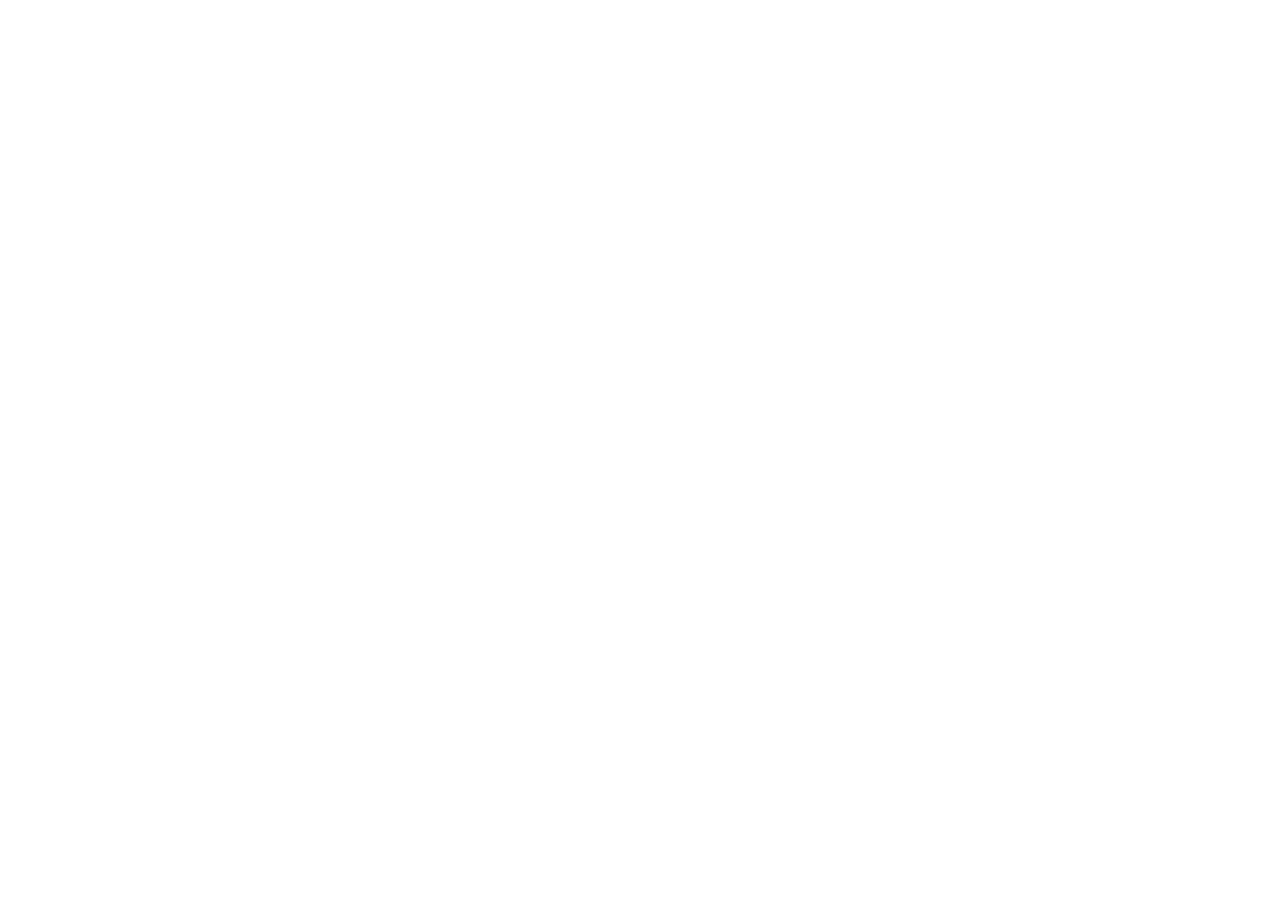
==== index.html @ 2db90228 "Initial Commit" ====
<!doctype html>
<html lang="en">
<head>
  <meta charset="utf-8">
  <title>V2Redu</title>
  <base href="/">
  <meta name="viewport" content="width=device-width, initial-scale=1">
  <link rel="icon" type="image/x-icon" href="favicon.ico">
  <link href="https://fonts.googleapis.com/css?family=Roboto:300,400,500&display=swap" rel="stylesheet">
  <link href="https://fonts.googleapis.com/icon?family=Material+Icons" rel="stylesheet">
<link rel="stylesheet" href="styles.83f49d5e65b78a2fb4d6.css"></head>
<body class="mat-typography">
  <app-root></app-root>
<script src="runtime.acf0dec4155e77772545.js" defer></script><script src="polyfills.35a5ca1855eb057f016a.js" defer></script><script src="main.18a537128e9d71602761.js" defer></script></body>
</html>
---- styles.83f49d5e65b78a2fb4d6.css ----
.mat-badge-content{font-weight:600;font-size:12px;font-family:Roboto,Helvetica Neue,sans-serif}.mat-badge-small .mat-badge-content{font-size:9px}.mat-badge-large .mat-badge-content{font-size:24px}.mat-h1,.mat-headline,.mat-typography h1{font:400 24px/32px Roboto,Helvetica Neue,sans-serif;letter-spacing:normal;margin:0 0 16px}.mat-h2,.mat-title,.mat-typography h2{font:500 20px/32px Roboto,Helvetica Neue,sans-serif;letter-spacing:normal;margin:0 0 16px}.mat-h3,.mat-subheading-2,.mat-typography h3{font:400 16px/28px Roboto,Helvetica Neue,sans-serif;letter-spacing:normal;margin:0 0 16px}.mat-h4,.mat-subheading-1,.mat-typography h4{font:400 15px/24px Roboto,Helvetica Neue,sans-serif;letter-spacing:normal;margin:0 0 16px}.mat-h5,.mat-typography h5{font:400 calc(14px * .83)/20px Roboto,Helvetica Neue,sans-serif;margin:0 0 12px}.mat-h6,.mat-typography h6{font:400 calc(14px * .67)/20px Roboto,Helvetica Neue,sans-serif;margin:0 0 12px}.mat-body-2,.mat-body-strong{font:500 14px/24px Roboto,Helvetica Neue,sans-serif;letter-spacing:normal}.mat-body,.mat-body-1,.mat-typography{font:400 14px/20px Roboto,Helvetica Neue,sans-serif;letter-spacing:normal}.mat-body-1 p,.mat-body p,.mat-typography p{margin:0 0 12px}.mat-caption,.mat-small{font:400 12px/20px Roboto,Helvetica Neue,sans-serif;letter-spacing:normal}.mat-display-4,.mat-typography .mat-display-4{font:300 112px/112px Roboto,Helvetica Neue,sans-serif;letter-spacing:-.05em;margin:0 0 56px}.mat-display-3,.mat-typography .mat-display-3{font:400 56px/56px Roboto,Helvetica Neue,sans-serif;letter-spacing:-.02em;margin:0 0 64px}.mat-display-2,.mat-typography .mat-display-2{font:400 45px/48px Roboto,Helvetica Neue,sans-serif;letter-spacing:-.005em;margin:0 0 64px}.mat-display-1,.mat-typography .mat-display-1{font:400 34px/40px Roboto,Helvetica Neue,sans-serif;letter-spacing:normal;margin:0 0 64px}.mat-bottom-sheet-container{font:400 14px/20px Roboto,Helvetica Neue,sans-serif;letter-spacing:normal}.mat-button,.mat-fab,.mat-flat-button,.mat-icon-button,.mat-mini-fab,.mat-raised-button,.mat-stroked-button{font-family:Roboto,Helvetica Neue,sans-serif;font-size:14px;font-weight:500}.mat-button-toggle,.mat-card{font-family:Roboto,Helvetica Neue,sans-serif}.mat-card-title{font-size:24px;font-weight:500}.mat-card-header .mat-card-title{font-size:20px}.mat-card-content,.mat-card-subtitle{font-size:14px}.mat-checkbox{font-family:Roboto,Helvetica Neue,sans-serif}.mat-checkbox-layout .mat-checkbox-label{line-height:24px}.mat-chip{font-size:14px;font-weight:500}.mat-chip .mat-chip-remove.mat-icon,.mat-chip .mat-chip-trailing-icon.mat-icon{font-size:18px}.mat-table{font-family:Roboto,Helvetica Neue,sans-serif}.mat-header-cell{font-size:12px;font-weight:500}.mat-cell,.mat-footer-cell{font-size:14px}.mat-calendar{font-family:Roboto,Helvetica Neue,sans-serif}.mat-calendar-body{font-size:13px}.mat-calendar-body-label,.mat-calendar-period-button{font-size:14px;font-weight:500}.mat-calendar-table-header th{font-size:11px;font-weight:400}.mat-dialog-title{font:500 20px/32px Roboto,Helvetica Neue,sans-serif;letter-spacing:normal}.mat-expansion-panel-header{font-family:Roboto,Helvetica Neue,sans-serif;font-size:15px;font-weight:400}.mat-expansion-panel-content{font:400 14px/20px Roboto,Helvetica Neue,sans-serif;letter-spacing:normal}.mat-form-field{font-size:inherit;font-weight:400;line-height:1.125;font-family:Roboto,Helvetica Neue,sans-serif;letter-spacing:normal}.mat-form-field-wrapper{padding-bottom:1.34375em}.mat-form-field-prefix .mat-icon,.mat-form-field-suffix .mat-icon{font-size:150%;line-height:1.125}.mat-form-field-prefix .mat-icon-button,.mat-form-field-suffix .mat-icon-button{height:1.5em;width:1.5em}.mat-form-field-prefix .mat-icon-button .mat-icon,.mat-form-field-suffix .mat-icon-button .mat-icon{height:1.125em;line-height:1.125}.mat-form-field-infix{padding:.5em 0;border-top:.84375em solid transparent}.mat-form-field-can-float.mat-form-field-should-float .mat-form-field-label,.mat-form-field-can-float .mat-input-server:focus+.mat-form-field-label-wrapper .mat-form-field-label{transform:translateY(-1.34375em) scale(.75);width:133.3333333333%}.mat-form-field-can-float .mat-input-server[label]:not(:label-shown)+.mat-form-field-label-wrapper .mat-form-field-label{transform:translateY(-1.34374em) scale(.75);width:133.3333433333%}.mat-form-field-label-wrapper{top:-.84375em;padding-top:.84375em}.mat-form-field-label{top:1.34375em}.mat-form-field-underline{bottom:1.34375em}.mat-form-field-subscript-wrapper{font-size:75%;margin-top:.6666666667em;top:calc(100% - 1.7916666667em)}.mat-form-field-appearance-legacy .mat-form-field-wrapper{padding-bottom:1.25em}.mat-form-field-appearance-legacy .mat-form-field-infix{padding:.4375em 0}.mat-form-field-appearance-legacy.mat-form-field-can-float.mat-form-field-should-float .mat-form-field-label,.mat-form-field-appearance-legacy.mat-form-field-can-float .mat-input-server:focus+.mat-form-field-label-wrapper .mat-form-field-label{transform:translateY(-1.28125em) scale(.75) perspective(100px) translateZ(.001px);-ms-transform:translateY(-1.28125em) scale(.75);width:133.3333333333%}.mat-form-field-appearance-legacy.mat-form-field-can-float .mat-form-field-autofill-control:-webkit-autofill+.mat-form-field-label-wrapper .mat-form-field-label{transform:translateY(-1.28125em) scale(.75) perspective(100px) translateZ(.00101px);-ms-transform:translateY(-1.28124em) scale(.75);width:133.3333433333%}.mat-form-field-appearance-legacy.mat-form-field-can-float .mat-input-server[label]:not(:label-shown)+.mat-form-field-label-wrapper .mat-form-field-label{transform:translateY(-1.28125em) scale(.75) perspective(100px) translateZ(.00102px);-ms-transform:translateY(-1.28123em) scale(.75);width:133.3333533333%}.mat-form-field-appearance-legacy .mat-form-field-label{top:1.28125em}.mat-form-field-appearance-legacy .mat-form-field-underline{bottom:1.25em}.mat-form-field-appearance-legacy .mat-form-field-subscript-wrapper{margin-top:.5416666667em;top:calc(100% - 1.6666666667em)}@media print{.mat-form-field-appearance-legacy.mat-form-field-can-float.mat-form-field-should-float .mat-form-field-label,.mat-form-field-appearance-legacy.mat-form-field-can-float .mat-input-server:focus+.mat-form-field-label-wrapper .mat-form-field-label{transform:translateY(-1.28122em) scale(.75)}.mat-form-field-appearance-legacy.mat-form-field-can-float .mat-form-field-autofill-control:-webkit-autofill+.mat-form-field-label-wrapper .mat-form-field-label{transform:translateY(-1.28121em) scale(.75)}.mat-form-field-appearance-legacy.mat-form-field-can-float .mat-input-server[label]:not(:label-shown)+.mat-form-field-label-wrapper .mat-form-field-label{transform:translateY(-1.2812em) scale(.75)}}.mat-form-field-appearance-fill .mat-form-field-infix{padding:.25em 0 .75em}.mat-form-field-appearance-fill .mat-form-field-label{top:1.09375em;margin-top:-.5em}.mat-form-field-appearance-fill.mat-form-field-can-float.mat-form-field-should-float .mat-form-field-label,.mat-form-field-appearance-fill.mat-form-field-can-float .mat-input-server:focus+.mat-form-field-label-wrapper .mat-form-field-label{transform:translateY(-.59375em) scale(.75);width:133.3333333333%}.mat-form-field-appearance-fill.mat-form-field-can-float .mat-input-server[label]:not(:label-shown)+.mat-form-field-label-wrapper .mat-form-field-label{transform:translateY(-.59374em) scale(.75);width:133.3333433333%}.mat-form-field-appearance-outline .mat-form-field-infix{padding:1em 0}.mat-form-field-appearance-outline .mat-form-field-label{top:1.84375em;margin-top:-.25em}.mat-form-field-appearance-outline.mat-form-field-can-float.mat-form-field-should-float .mat-form-field-label,.mat-form-field-appearance-outline.mat-form-field-can-float .mat-input-server:focus+.mat-form-field-label-wrapper .mat-form-field-label{transform:translateY(-1.59375em) scale(.75);width:133.3333333333%}.mat-form-field-appearance-outline.mat-form-field-can-float .mat-input-server[label]:not(:label-shown)+.mat-form-field-label-wrapper .mat-form-field-label{transform:translateY(-1.59374em) scale(.75);width:133.3333433333%}.mat-grid-tile-footer,.mat-grid-tile-header{font-size:14px}.mat-grid-tile-footer .mat-line,.mat-grid-tile-header .mat-line{white-space:nowrap;overflow:hidden;text-overflow:ellipsis;display:block;box-sizing:border-box}.mat-grid-tile-footer .mat-line:nth-child(n+2),.mat-grid-tile-header .mat-line:nth-child(n+2){font-size:12px}input.mat-input-element{margin-top:-.0625em}.mat-menu-item{font-family:Roboto,Helvetica Neue,sans-serif;font-size:14px;font-weight:400}.mat-paginator,.mat-paginator-page-size .mat-select-trigger{font-family:Roboto,Helvetica Neue,sans-serif;font-size:12px}.mat-radio-button,.mat-select{font-family:Roboto,Helvetica Neue,sans-serif}.mat-select-trigger{height:1.125em}.mat-slide-toggle-content,.mat-slider-thumb-label-text{font-family:Roboto,Helvetica Neue,sans-serif}.mat-slider-thumb-label-text{font-size:12px;font-weight:500}.mat-stepper-horizontal,.mat-stepper-vertical{font-family:Roboto,Helvetica Neue,sans-serif}.mat-step-label{font-size:14px;font-weight:400}.mat-step-sub-label-error{font-weight:400}.mat-step-label-error{font-size:14px}.mat-step-label-selected{font-size:14px;font-weight:500}.mat-tab-group,.mat-tab-label,.mat-tab-link{font-family:Roboto,Helvetica Neue,sans-serif}.mat-tab-label,.mat-tab-link{font-size:14px;font-weight:500}.mat-toolbar,.mat-toolbar h1,.mat-toolbar h2,.mat-toolbar h3,.mat-toolbar h4,.mat-toolbar h5,.mat-toolbar h6{font:500 20px/32px Roboto,Helvetica Neue,sans-serif;letter-spacing:normal;margin:0}.mat-tooltip{font-family:Roboto,Helvetica Neue,sans-serif;font-size:10px;padding-top:6px;padding-bottom:6px}.mat-tooltip-handset{font-size:14px;padding-top:8px;padding-bottom:8px}.mat-list-item,.mat-list-option{font-family:Roboto,Helvetica Neue,sans-serif}.mat-list-base .mat-list-item{font-size:16px}.mat-list-base .mat-list-item .mat-line{white-space:nowrap;overflow:hidden;text-overflow:ellipsis;display:block;box-sizing:border-box}.mat-list-base .mat-list-item .mat-line:nth-child(n+2){font-size:14px}.mat-list-base .mat-list-option{font-size:16px}.mat-list-base .mat-list-option .mat-line{white-space:nowrap;overflow:hidden;text-overflow:ellipsis;display:block;box-sizing:border-box}.mat-list-base .mat-list-option .mat-line:nth-child(n+2){font-size:14px}.mat-list-base .mat-subheader{font-family:Roboto,Helvetica Neue,sans-serif;font-size:14px;font-weight:500}.mat-list-base[dense] .mat-list-item{font-size:12px}.mat-list-base[dense] .mat-list-item .mat-line{white-space:nowrap;overflow:hidden;text-overflow:ellipsis;display:block;box-sizing:border-box}.mat-list-base[dense] .mat-list-item .mat-line:nth-child(n+2),.mat-list-base[dense] .mat-list-option{font-size:12px}.mat-list-base[dense] .mat-list-option .mat-line{white-space:nowrap;overflow:hidden;text-overflow:ellipsis;display:block;box-sizing:border-box}.mat-list-base[dense] .mat-list-option .mat-line:nth-child(n+2){font-size:12px}.mat-list-base[dense] .mat-subheader{font-family:Roboto,Helvetica Neue,sans-serif;font-size:12px;font-weight:500}.mat-option{font-family:Roboto,Helvetica Neue,sans-serif;font-size:16px}.mat-optgroup-label{font:500 14px/24px Roboto,Helvetica Neue,sans-serif;letter-spacing:normal}.mat-simple-snackbar{font-family:Roboto,Helvetica Neue,sans-serif;font-size:14px}.mat-simple-snackbar-action{line-height:1;font-family:inherit;font-size:inherit;font-weight:500}.mat-tree{font-family:Roboto,Helvetica Neue,sans-serif}.mat-nested-tree-node,.mat-tree-node{font-weight:400;font-size:14px}.mat-ripple{overflow:hidden;position:relative}.mat-ripple:not(:empty){transform:translateZ(0)}.mat-ripple.mat-ripple-unbounded{overflow:visible}.mat-ripple-element{position:absolute;border-radius:50%;pointer-events:none;transition:opacity,transform 0ms cubic-bezier(0,0,.2,1);transform:scale(0)}.cdk-high-contrast-active .mat-ripple-element{display:none}.cdk-visually-hidden{border:0;clip:rect(0 0 0 0);height:1px;margin:-1px;overflow:hidden;padding:0;position:absolute;width:1px;outline:0;-webkit-appearance:none;-moz-appearance:none}.cdk-global-overlay-wrapper,.cdk-overlay-container{pointer-events:none;top:0;left:0;height:100%;width:100%}.cdk-overlay-container{position:fixed;z-index:1000}.cdk-overlay-container:empty{display:none}.cdk-global-overlay-wrapper,.cdk-overlay-pane{display:flex;position:absolute;z-index:1000}.cdk-overlay-pane{pointer-events:auto;box-sizing:border-box;max-width:100%;max-height:100%}.cdk-overlay-backdrop{position:absolute;top:0;bottom:0;left:0;right:0;z-index:1000;pointer-events:auto;-webkit-tap-highlight-color:transparent;transition:opacity .4s cubic-bezier(.25,.8,.25,1);opacity:0}.cdk-overlay-backdrop.cdk-overlay-backdrop-showing{opacity:1}@media screen and (-ms-high-contrast:active){.cdk-overlay-backdrop.cdk-overlay-backdrop-showing{opacity:.6}}.cdk-overlay-dark-backdrop{background:rgba(0,0,0,.32)}.cdk-overlay-transparent-backdrop,.cdk-overlay-transparent-backdrop.cdk-overlay-backdrop-showing{opacity:0}.cdk-overlay-connected-position-bounding-box{position:absolute;z-index:1000;display:flex;flex-direction:column;min-width:1px;min-height:1px}.cdk-global-scrollblock{position:fixed;width:100%;overflow-y:scroll}@keyframes cdk-text-field-autofill-start{/*!*/}@keyframes cdk-text-field-autofill-end{/*!*/}.cdk-text-field-autofill-monitored:-webkit-autofill{animation:cdk-text-field-autofill-start 0s 1ms}.cdk-text-field-autofill-monitored:not(:-webkit-autofill){animation:cdk-text-field-autofill-end 0s 1ms}textarea.cdk-textarea-autosize{resize:none}textarea.cdk-textarea-autosize-measuring{padding:2px 0!important;box-sizing:initial!important;height:auto!important;overflow:hidden!important}textarea.cdk-textarea-autosize-measuring-firefox{padding:2px 0!important;box-sizing:initial!important;height:0!important}.mat-focus-indicator,.mat-mdc-focus-indicator{position:relative}.mat-ripple-element{background-color:rgba(0,0,0,.1)}.mat-option{color:rgba(0,0,0,.87)}.mat-option.mat-active,.mat-option.mat-selected:not(.mat-option-multiple):not(.mat-option-disabled),.mat-option:focus:not(.mat-option-disabled),.mat-option:hover:not(.mat-option-disabled){background:rgba(0,0,0,.04)}.mat-option.mat-active{color:rgba(0,0,0,.87)}.mat-option.mat-option-disabled{color:rgba(0,0,0,.38)}.mat-primary .mat-option.mat-selected:not(.mat-option-disabled){color:#3f51b5}.mat-accent .mat-option.mat-selected:not(.mat-option-disabled){color:#ff4081}.mat-warn .mat-option.mat-selected:not(.mat-option-disabled){color:#f44336}.mat-optgroup-label{color:rgba(0,0,0,.54)}.mat-optgroup-disabled .mat-optgroup-label{color:rgba(0,0,0,.38)}.mat-pseudo-checkbox{color:rgba(0,0,0,.54)}.mat-pseudo-checkbox:after{color:#fafafa}.mat-pseudo-checkbox-disabled{color:#b0b0b0}.mat-primary .mat-pseudo-checkbox-checked,.mat-primary .mat-pseudo-checkbox-indeterminate{background:#3f51b5}.mat-accent .mat-pseudo-checkbox-checked,.mat-accent .mat-pseudo-checkbox-indeterminate,.mat-pseudo-checkbox-checked,.mat-pseudo-checkbox-indeterminate{background:#ff4081}.mat-warn .mat-pseudo-checkbox-checked,.mat-warn .mat-pseudo-checkbox-indeterminate{background:#f44336}.mat-pseudo-checkbox-checked.mat-pseudo-checkbox-disabled,.mat-pseudo-checkbox-indeterminate.mat-pseudo-checkbox-disabled{background:#b0b0b0}.mat-app-background{background-color:#fafafa;color:rgba(0,0,0,.87)}.mat-elevation-z0{box-shadow:0 0 0 0 rgba(0,0,0,.2),0 0 0 0 rgba(0,0,0,.14),0 0 0 0 rgba(0,0,0,.12)}.mat-elevation-z1{box-shadow:0 2px 1px -1px rgba(0,0,0,.2),0 1px 1px 0 rgba(0,0,0,.14),0 1px 3px 0 rgba(0,0,0,.12)}.mat-elevation-z2{box-shadow:0 3px 1px -2px rgba(0,0,0,.2),0 2px 2px 0 rgba(0,0,0,.14),0 1px 5px 0 rgba(0,0,0,.12)}.mat-elevation-z3{box-shadow:0 3px 3px -2px rgba(0,0,0,.2),0 3px 4px 0 rgba(0,0,0,.14),0 1px 8px 0 rgba(0,0,0,.12)}.mat-elevation-z4{box-shadow:0 2px 4px -1px rgba(0,0,0,.2),0 4px 5px 0 rgba(0,0,0,.14),0 1px 10px 0 rgba(0,0,0,.12)}.mat-elevation-z5{box-shadow:0 3px 5px -1px rgba(0,0,0,.2),0 5px 8px 0 rgba(0,0,0,.14),0 1px 14px 0 rgba(0,0,0,.12)}.mat-elevation-z6{box-shadow:0 3px 5px -1px rgba(0,0,0,.2),0 6px 10px 0 rgba(0,0,0,.14),0 1px 18px 0 rgba(0,0,0,.12)}.mat-elevation-z7{box-shadow:0 4px 5px -2px rgba(0,0,0,.2),0 7px 10px 1px rgba(0,0,0,.14),0 2px 16px 1px rgba(0,0,0,.12)}.mat-elevation-z8{box-shadow:0 5px 5px -3px rgba(0,0,0,.2),0 8px 10px 1px rgba(0,0,0,.14),0 3px 14px 2px rgba(0,0,0,.12)}.mat-elevation-z9{box-shadow:0 5px 6px -3px rgba(0,0,0,.2),0 9px 12px 1px rgba(0,0,0,.14),0 3px 16px 2px rgba(0,0,0,.12)}.mat-elevation-z10{box-shadow:0 6px 6px -3px rgba(0,0,0,.2),0 10px 14px 1px rgba(0,0,0,.14),0 4px 18px 3px rgba(0,0,0,.12)}.mat-elevation-z11{box-shadow:0 6px 7px -4px rgba(0,0,0,.2),0 11px 15px 1px rgba(0,0,0,.14),0 4px 20px 3px rgba(0,0,0,.12)}.mat-elevation-z12{box-shadow:0 7px 8px -4px rgba(0,0,0,.2),0 12px 17px 2px rgba(0,0,0,.14),0 5px 22px 4px rgba(0,0,0,.12)}.mat-elevation-z13{box-shadow:0 7px 8px -4px rgba(0,0,0,.2),0 13px 19px 2px rgba(0,0,0,.14),0 5px 24px 4px rgba(0,0,0,.12)}.mat-elevation-z14{box-shadow:0 7px 9px -4px rgba(0,0,0,.2),0 14px 21px 2px rgba(0,0,0,.14),0 5px 26px 4px rgba(0,0,0,.12)}.mat-elevation-z15{box-shadow:0 8px 9px -5px rgba(0,0,0,.2),0 15px 22px 2px rgba(0,0,0,.14),0 6px 28px 5px rgba(0,0,0,.12)}.mat-elevation-z16{box-shadow:0 8px 10px -5px rgba(0,0,0,.2),0 16px 24px 2px rgba(0,0,0,.14),0 6px 30px 5px rgba(0,0,0,.12)}.mat-elevation-z17{box-shadow:0 8px 11px -5px rgba(0,0,0,.2),0 17px 26px 2px rgba(0,0,0,.14),0 6px 32px 5px rgba(0,0,0,.12)}.mat-elevation-z18{box-shadow:0 9px 11px -5px rgba(0,0,0,.2),0 18px 28px 2px rgba(0,0,0,.14),0 7px 34px 6px rgba(0,0,0,.12)}.mat-elevation-z19{box-shadow:0 9px 12px -6px rgba(0,0,0,.2),0 19px 29px 2px rgba(0,0,0,.14),0 7px 36px 6px rgba(0,0,0,.12)}.mat-elevation-z20{box-shadow:0 10px 13px -6px rgba(0,0,0,.2),0 20px 31px 3px rgba(0,0,0,.14),0 8px 38px 7px rgba(0,0,0,.12)}.mat-elevation-z21{box-shadow:0 10px 13px -6px rgba(0,0,0,.2),0 21px 33px 3px rgba(0,0,0,.14),0 8px 40px 7px rgba(0,0,0,.12)}.mat-elevation-z22{box-shadow:0 10px 14px -6px rgba(0,0,0,.2),0 22px 35px 3px rgba(0,0,0,.14),0 8px 42px 7px rgba(0,0,0,.12)}.mat-elevation-z23{box-shadow:0 11px 14px -7px rgba(0,0,0,.2),0 23px 36px 3px rgba(0,0,0,.14),0 9px 44px 8px rgba(0,0,0,.12)}.mat-elevation-z24{box-shadow:0 11px 15px -7px rgba(0,0,0,.2),0 24px 38px 3px rgba(0,0,0,.14),0 9px 46px 8px rgba(0,0,0,.12)}.mat-theme-loaded-marker{display:none}.mat-autocomplete-panel{background:#fff;color:rgba(0,0,0,.87)}.mat-autocomplete-panel:not([class*=mat-elevation-z]){box-shadow:0 2px 4px -1px rgba(0,0,0,.2),0 4px 5px 0 rgba(0,0,0,.14),0 1px 10px 0 rgba(0,0,0,.12)}.mat-autocomplete-panel .mat-option.mat-selected:not(.mat-active):not(:hover){background:#fff}.mat-autocomplete-panel .mat-option.mat-selected:not(.mat-active):not(:hover):not(.mat-option-disabled){color:rgba(0,0,0,.87)}.mat-badge-content{color:#fff;background:#3f51b5}.cdk-high-contrast-active .mat-badge-content{outline:1px solid;border-radius:0}.mat-badge-accent .mat-badge-content{background:#ff4081;color:#fff}.mat-badge-warn .mat-badge-content{color:#fff;background:#f44336}.mat-badge{position:relative}.mat-badge-hidden .mat-badge-content{display:none}.mat-badge-disabled .mat-badge-content{background:#b9b9b9;color:rgba(0,0,0,.38)}.mat-badge-content{position:absolute;text-align:center;display:inline-block;border-radius:50%;transition:transform .2s ease-in-out;transform:scale(.6);overflow:hidden;white-space:nowrap;text-overflow:ellipsis;pointer-events:none}.mat-badge-content._mat-animation-noopable,.ng-animate-disabled .mat-badge-content{transition:none}.mat-badge-content.mat-badge-active{transform:none}.mat-badge-small .mat-badge-content{width:16px;height:16px;line-height:16px}.mat-badge-small.mat-badge-above .mat-badge-content{top:-8px}.mat-badge-small.mat-badge-below .mat-badge-content{bottom:-8px}.mat-badge-small.mat-badge-before .mat-badge-content{left:-16px}[dir=rtl] .mat-badge-small.mat-badge-before .mat-badge-content{left:auto;right:-16px}.mat-badge-small.mat-badge-after .mat-badge-content{right:-16px}[dir=rtl] .mat-badge-small.mat-badge-after .mat-badge-content{right:auto;left:-16px}.mat-badge-small.mat-badge-overlap.mat-badge-before .mat-badge-content{left:-8px}[dir=rtl] .mat-badge-small.mat-badge-overlap.mat-badge-before .mat-badge-content{left:auto;right:-8px}.mat-badge-small.mat-badge-overlap.mat-badge-after .mat-badge-content{right:-8px}[dir=rtl] .mat-badge-small.mat-badge-overlap.mat-badge-after .mat-badge-content{right:auto;left:-8px}.mat-badge-medium .mat-badge-content{width:22px;height:22px;line-height:22px}.mat-badge-medium.mat-badge-above .mat-badge-content{top:-11px}.mat-badge-medium.mat-badge-below .mat-badge-content{bottom:-11px}.mat-badge-medium.mat-badge-before .mat-badge-content{left:-22px}[dir=rtl] .mat-badge-medium.mat-badge-before .mat-badge-content{left:auto;right:-22px}.mat-badge-medium.mat-badge-after .mat-badge-content{right:-22px}[dir=rtl] .mat-badge-medium.mat-badge-after .mat-badge-content{right:auto;left:-22px}.mat-badge-medium.mat-badge-overlap.mat-badge-before .mat-badge-content{left:-11px}[dir=rtl] .mat-badge-medium.mat-badge-overlap.mat-badge-before .mat-badge-content{left:auto;right:-11px}.mat-badge-medium.mat-badge-overlap.mat-badge-after .mat-badge-content{right:-11px}[dir=rtl] .mat-badge-medium.mat-badge-overlap.mat-badge-after .mat-badge-content{right:auto;left:-11px}.mat-badge-large .mat-badge-content{width:28px;height:28px;line-height:28px}.mat-badge-large.mat-badge-above .mat-badge-content{top:-14px}.mat-badge-large.mat-badge-below .mat-badge-content{bottom:-14px}.mat-badge-large.mat-badge-before .mat-badge-content{left:-28px}[dir=rtl] .mat-badge-large.mat-badge-before .mat-badge-content{left:auto;right:-28px}.mat-badge-large.mat-badge-after .mat-badge-content{right:-28px}[dir=rtl] .mat-badge-large.mat-badge-after .mat-badge-content{right:auto;left:-28px}.mat-badge-large.mat-badge-overlap.mat-badge-before .mat-badge-content{left:-14px}[dir=rtl] .mat-badge-large.mat-badge-overlap.mat-badge-before .mat-badge-content{left:auto;right:-14px}.mat-badge-large.mat-badge-overlap.mat-badge-after .mat-badge-content{right:-14px}[dir=rtl] .mat-badge-large.mat-badge-overlap.mat-badge-after .mat-badge-content{right:auto;left:-14px}.mat-bottom-sheet-container{box-shadow:0 8px 10px -5px rgba(0,0,0,.2),0 16px 24px 2px rgba(0,0,0,.14),0 6px 30px 5px rgba(0,0,0,.12);background:#fff;color:rgba(0,0,0,.87)}.mat-button,.mat-icon-button,.mat-stroked-button{color:inherit;background:transparent}.mat-button.mat-primary,.mat-icon-button.mat-primary,.mat-stroked-button.mat-primary{color:#3f51b5}.mat-button.mat-accent,.mat-icon-button.mat-accent,.mat-stroked-button.mat-accent{color:#ff4081}.mat-button.mat-warn,.mat-icon-button.mat-warn,.mat-stroked-button.mat-warn{color:#f44336}.mat-button.mat-accent.mat-button-disabled,.mat-button.mat-button-disabled.mat-button-disabled,.mat-button.mat-primary.mat-button-disabled,.mat-button.mat-warn.mat-button-disabled,.mat-icon-button.mat-accent.mat-button-disabled,.mat-icon-button.mat-button-disabled.mat-button-disabled,.mat-icon-button.mat-primary.mat-button-disabled,.mat-icon-button.mat-warn.mat-button-disabled,.mat-stroked-button.mat-accent.mat-button-disabled,.mat-stroked-button.mat-button-disabled.mat-button-disabled,.mat-stroked-button.mat-primary.mat-button-disabled,.mat-stroked-button.mat-warn.mat-button-disabled{color:rgba(0,0,0,.26)}.mat-button.mat-primary .mat-button-focus-overlay,.mat-icon-button.mat-primary .mat-button-focus-overlay,.mat-stroked-button.mat-primary .mat-button-focus-overlay{background-color:#3f51b5}.mat-button.mat-accent .mat-button-focus-overlay,.mat-icon-button.mat-accent .mat-button-focus-overlay,.mat-stroked-button.mat-accent .mat-button-focus-overlay{background-color:#ff4081}.mat-button.mat-warn .mat-button-focus-overlay,.mat-icon-button.mat-warn .mat-button-focus-overlay,.mat-stroked-button.mat-warn .mat-button-focus-overlay{background-color:#f44336}.mat-button.mat-button-disabled .mat-button-focus-overlay,.mat-icon-button.mat-button-disabled .mat-button-focus-overlay,.mat-stroked-button.mat-button-disabled .mat-button-focus-overlay{background-color:initial}.mat-button .mat-ripple-element,.mat-icon-button .mat-ripple-element,.mat-stroked-button .mat-ripple-element{opacity:.1;background-color:currentColor}.mat-button-focus-overlay{background:#000}.mat-stroked-button:not(.mat-button-disabled){border-color:rgba(0,0,0,.12)}.mat-fab,.mat-flat-button,.mat-mini-fab,.mat-raised-button{color:rgba(0,0,0,.87);background-color:#fff}.mat-fab.mat-accent,.mat-fab.mat-primary,.mat-fab.mat-warn,.mat-flat-button.mat-accent,.mat-flat-button.mat-primary,.mat-flat-button.mat-warn,.mat-mini-fab.mat-accent,.mat-mini-fab.mat-primary,.mat-mini-fab.mat-warn,.mat-raised-button.mat-accent,.mat-raised-button.mat-primary,.mat-raised-button.mat-warn{color:#fff}.mat-fab.mat-accent.mat-button-disabled,.mat-fab.mat-button-disabled.mat-button-disabled,.mat-fab.mat-primary.mat-button-disabled,.mat-fab.mat-warn.mat-button-disabled,.mat-flat-button.mat-accent.mat-button-disabled,.mat-flat-button.mat-button-disabled.mat-button-disabled,.mat-flat-button.mat-primary.mat-button-disabled,.mat-flat-button.mat-warn.mat-button-disabled,.mat-mini-fab.mat-accent.mat-button-disabled,.mat-mini-fab.mat-button-disabled.mat-button-disabled,.mat-mini-fab.mat-primary.mat-button-disabled,.mat-mini-fab.mat-warn.mat-button-disabled,.mat-raised-button.mat-accent.mat-button-disabled,.mat-raised-button.mat-button-disabled.mat-button-disabled,.mat-raised-button.mat-primary.mat-button-disabled,.mat-raised-button.mat-warn.mat-button-disabled{color:rgba(0,0,0,.26)}.mat-fab.mat-primary,.mat-flat-button.mat-primary,.mat-mini-fab.mat-primary,.mat-raised-button.mat-primary{background-color:#3f51b5}.mat-fab.mat-accent,.mat-flat-button.mat-accent,.mat-mini-fab.mat-accent,.mat-raised-button.mat-accent{background-color:#ff4081}.mat-fab.mat-warn,.mat-flat-button.mat-warn,.mat-mini-fab.mat-warn,.mat-raised-button.mat-warn{background-color:#f44336}.mat-fab.mat-accent.mat-button-disabled,.mat-fab.mat-button-disabled.mat-button-disabled,.mat-fab.mat-primary.mat-button-disabled,.mat-fab.mat-warn.mat-button-disabled,.mat-flat-button.mat-accent.mat-button-disabled,.mat-flat-button.mat-button-disabled.mat-button-disabled,.mat-flat-button.mat-primary.mat-button-disabled,.mat-flat-button.mat-warn.mat-button-disabled,.mat-mini-fab.mat-accent.mat-button-disabled,.mat-mini-fab.mat-button-disabled.mat-button-disabled,.mat-mini-fab.mat-primary.mat-button-disabled,.mat-mini-fab.mat-warn.mat-button-disabled,.mat-raised-button.mat-accent.mat-button-disabled,.mat-raised-button.mat-button-disabled.mat-button-disabled,.mat-raised-button.mat-primary.mat-button-disabled,.mat-raised-button.mat-warn.mat-button-disabled{background-color:rgba(0,0,0,.12)}.mat-fab.mat-accent .mat-ripple-element,.mat-fab.mat-primary .mat-ripple-element,.mat-fab.mat-warn .mat-ripple-element,.mat-flat-button.mat-accent .mat-ripple-element,.mat-flat-button.mat-primary .mat-ripple-element,.mat-flat-button.mat-warn .mat-ripple-element,.mat-mini-fab.mat-accent .mat-ripple-element,.mat-mini-fab.mat-primary .mat-ripple-element,.mat-mini-fab.mat-warn .mat-ripple-element,.mat-raised-button.mat-accent .mat-ripple-element,.mat-raised-button.mat-primary .mat-ripple-element,.mat-raised-button.mat-warn .mat-ripple-element{background-color:hsla(0,0%,100%,.1)}.mat-flat-button:not([class*=mat-elevation-z]),.mat-stroked-button:not([class*=mat-elevation-z]){box-shadow:0 0 0 0 rgba(0,0,0,.2),0 0 0 0 rgba(0,0,0,.14),0 0 0 0 rgba(0,0,0,.12)}.mat-raised-button:not([class*=mat-elevation-z]){box-shadow:0 3px 1px -2px rgba(0,0,0,.2),0 2px 2px 0 rgba(0,0,0,.14),0 1px 5px 0 rgba(0,0,0,.12)}.mat-raised-button:not(.mat-button-disabled):active:not([class*=mat-elevation-z]){box-shadow:0 5px 5px -3px rgba(0,0,0,.2),0 8px 10px 1px rgba(0,0,0,.14),0 3px 14px 2px rgba(0,0,0,.12)}.mat-raised-button.mat-button-disabled:not([class*=mat-elevation-z]){box-shadow:0 0 0 0 rgba(0,0,0,.2),0 0 0 0 rgba(0,0,0,.14),0 0 0 0 rgba(0,0,0,.12)}.mat-fab:not([class*=mat-elevation-z]),.mat-mini-fab:not([class*=mat-elevation-z]){box-shadow:0 3px 5px -1px rgba(0,0,0,.2),0 6px 10px 0 rgba(0,0,0,.14),0 1px 18px 0 rgba(0,0,0,.12)}.mat-fab:not(.mat-button-disabled):active:not([class*=mat-elevation-z]),.mat-mini-fab:not(.mat-button-disabled):active:not([class*=mat-elevation-z]){box-shadow:0 7px 8px -4px rgba(0,0,0,.2),0 12px 17px 2px rgba(0,0,0,.14),0 5px 22px 4px rgba(0,0,0,.12)}.mat-fab.mat-button-disabled:not([class*=mat-elevation-z]),.mat-mini-fab.mat-button-disabled:not([class*=mat-elevation-z]){box-shadow:0 0 0 0 rgba(0,0,0,.2),0 0 0 0 rgba(0,0,0,.14),0 0 0 0 rgba(0,0,0,.12)}.mat-button-toggle-group,.mat-button-toggle-standalone{box-shadow:0 3px 1px -2px rgba(0,0,0,.2),0 2px 2px 0 rgba(0,0,0,.14),0 1px 5px 0 rgba(0,0,0,.12)}.mat-button-toggle-group-appearance-standard,.mat-button-toggle-standalone.mat-button-toggle-appearance-standard{box-shadow:none}.mat-button-toggle{color:rgba(0,0,0,.38)}.mat-button-toggle .mat-button-toggle-focus-overlay{background-color:rgba(0,0,0,.12)}.mat-button-toggle-appearance-standard{color:rgba(0,0,0,.87);background:#fff}.mat-button-toggle-appearance-standard .mat-button-toggle-focus-overlay{background-color:#000}.mat-button-toggle-group-appearance-standard .mat-button-toggle+.mat-button-toggle{border-left:1px solid rgba(0,0,0,.12)}[dir=rtl] .mat-button-toggle-group-appearance-standard .mat-button-toggle+.mat-button-toggle{border-left:none;border-right:1px solid rgba(0,0,0,.12)}.mat-button-toggle-group-appearance-standard.mat-button-toggle-vertical .mat-button-toggle+.mat-button-toggle{border-left:none;border-right:none;border-top:1px solid rgba(0,0,0,.12)}.mat-button-toggle-checked{background-color:#e0e0e0;color:rgba(0,0,0,.54)}.mat-button-toggle-checked.mat-button-toggle-appearance-standard{color:rgba(0,0,0,.87)}.mat-button-toggle-disabled{color:rgba(0,0,0,.26);background-color:#eee}.mat-button-toggle-disabled.mat-button-toggle-appearance-standard{background:#fff}.mat-button-toggle-disabled.mat-button-toggle-checked{background-color:#bdbdbd}.mat-button-toggle-group-appearance-standard,.mat-button-toggle-standalone.mat-button-toggle-appearance-standard{border:1px solid rgba(0,0,0,.12)}.mat-button-toggle-appearance-standard .mat-button-toggle-label-content{line-height:48px}.mat-card{background:#fff;color:rgba(0,0,0,.87)}.mat-card:not([class*=mat-elevation-z]){box-shadow:0 2px 1px -1px rgba(0,0,0,.2),0 1px 1px 0 rgba(0,0,0,.14),0 1px 3px 0 rgba(0,0,0,.12)}.mat-card.mat-card-flat:not([class*=mat-elevation-z]){box-shadow:0 0 0 0 rgba(0,0,0,.2),0 0 0 0 rgba(0,0,0,.14),0 0 0 0 rgba(0,0,0,.12)}.mat-card-subtitle{color:rgba(0,0,0,.54)}.mat-checkbox-frame{border-color:rgba(0,0,0,.54)}.mat-checkbox-checkmark{fill:#fafafa}.mat-checkbox-checkmark-path{stroke:#fafafa!important}.mat-checkbox-mixedmark{background-color:#fafafa}.mat-checkbox-checked.mat-primary .mat-checkbox-background,.mat-checkbox-indeterminate.mat-primary .mat-checkbox-background{background-color:#3f51b5}.mat-checkbox-checked.mat-accent .mat-checkbox-background,.mat-checkbox-indeterminate.mat-accent .mat-checkbox-background{background-color:#ff4081}.mat-checkbox-checked.mat-warn .mat-checkbox-background,.mat-checkbox-indeterminate.mat-warn .mat-checkbox-background{background-color:#f44336}.mat-checkbox-disabled.mat-checkbox-checked .mat-checkbox-background,.mat-checkbox-disabled.mat-checkbox-indeterminate .mat-checkbox-background{background-color:#b0b0b0}.mat-checkbox-disabled:not(.mat-checkbox-checked) .mat-checkbox-frame{border-color:#b0b0b0}.mat-checkbox-disabled .mat-checkbox-label{color:rgba(0,0,0,.54)}.mat-checkbox .mat-ripple-element{background-color:#000}.mat-checkbox-checked:not(.mat-checkbox-disabled).mat-primary .mat-ripple-element,.mat-checkbox:active:not(.mat-checkbox-disabled).mat-primary .mat-ripple-element{background:#3f51b5}.mat-checkbox-checked:not(.mat-checkbox-disabled).mat-accent .mat-ripple-element,.mat-checkbox:active:not(.mat-checkbox-disabled).mat-accent .mat-ripple-element{background:#ff4081}.mat-checkbox-checked:not(.mat-checkbox-disabled).mat-warn .mat-ripple-element,.mat-checkbox:active:not(.mat-checkbox-disabled).mat-warn .mat-ripple-element{background:#f44336}.mat-chip.mat-standard-chip{background-color:#e0e0e0;color:rgba(0,0,0,.87)}.mat-chip.mat-standard-chip .mat-chip-remove{color:rgba(0,0,0,.87);opacity:.4}.mat-chip.mat-standard-chip:not(.mat-chip-disabled):active{box-shadow:0 3px 3px -2px rgba(0,0,0,.2),0 3px 4px 0 rgba(0,0,0,.14),0 1px 8px 0 rgba(0,0,0,.12)}.mat-chip.mat-standard-chip:not(.mat-chip-disabled) .mat-chip-remove:hover{opacity:.54}.mat-chip.mat-standard-chip.mat-chip-disabled{opacity:.4}.mat-chip.mat-standard-chip:after{background:#000}.mat-chip.mat-standard-chip.mat-chip-selected.mat-primary{background-color:#3f51b5;color:#fff}.mat-chip.mat-standard-chip.mat-chip-selected.mat-primary .mat-chip-remove{color:#fff;opacity:.4}.mat-chip.mat-standard-chip.mat-chip-selected.mat-primary .mat-ripple-element{background-color:hsla(0,0%,100%,.1)}.mat-chip.mat-standard-chip.mat-chip-selected.mat-warn{background-color:#f44336;color:#fff}.mat-chip.mat-standard-chip.mat-chip-selected.mat-warn .mat-chip-remove{color:#fff;opacity:.4}.mat-chip.mat-standard-chip.mat-chip-selected.mat-warn .mat-ripple-element{background-color:hsla(0,0%,100%,.1)}.mat-chip.mat-standard-chip.mat-chip-selected.mat-accent{background-color:#ff4081;color:#fff}.mat-chip.mat-standard-chip.mat-chip-selected.mat-accent .mat-chip-remove{color:#fff;opacity:.4}.mat-chip.mat-standard-chip.mat-chip-selected.mat-accent .mat-ripple-element{background-color:hsla(0,0%,100%,.1)}.mat-table{background:#fff}.mat-table-sticky,.mat-table tbody,.mat-table tfoot,.mat-table thead,[mat-footer-row],[mat-header-row],[mat-row],mat-footer-row,mat-header-row,mat-row{background:inherit}mat-footer-row,mat-header-row,mat-row,td.mat-cell,td.mat-footer-cell,th.mat-header-cell{border-bottom-color:rgba(0,0,0,.12)}.mat-header-cell{color:rgba(0,0,0,.54)}.mat-cell,.mat-footer-cell{color:rgba(0,0,0,.87)}.mat-calendar-arrow{border-top-color:rgba(0,0,0,.54)}.mat-datepicker-content .mat-calendar-next-button,.mat-datepicker-content .mat-calendar-previous-button,.mat-datepicker-toggle{color:rgba(0,0,0,.54)}.mat-calendar-table-header{color:rgba(0,0,0,.38)}.mat-calendar-table-header-divider:after{background:rgba(0,0,0,.12)}.mat-calendar-body-label{color:rgba(0,0,0,.54)}.mat-calendar-body-cell-content,.mat-date-range-input-separator{color:rgba(0,0,0,.87);border-color:transparent}.mat-calendar-body-disabled>.mat-calendar-body-cell-content:not(.mat-calendar-body-selected):not(.mat-calendar-body-comparison-identical),.mat-form-field-disabled .mat-date-range-input-separator{color:rgba(0,0,0,.38)}.cdk-keyboard-focused .mat-calendar-body-active>.mat-calendar-body-cell-content:not(.mat-calendar-body-selected):not(.mat-calendar-body-comparison-identical),.cdk-program-focused .mat-calendar-body-active>.mat-calendar-body-cell-content:not(.mat-calendar-body-selected):not(.mat-calendar-body-comparison-identical),.mat-calendar-body-cell:not(.mat-calendar-body-disabled):hover>.mat-calendar-body-cell-content:not(.mat-calendar-body-selected):not(.mat-calendar-body-comparison-identical){background-color:rgba(0,0,0,.04)}.mat-calendar-body-in-preview{color:rgba(0,0,0,.24)}.mat-calendar-body-today:not(.mat-calendar-body-selected):not(.mat-calendar-body-comparison-identical){border-color:rgba(0,0,0,.38)}.mat-calendar-body-disabled>.mat-calendar-body-today:not(.mat-calendar-body-selected):not(.mat-calendar-body-comparison-identical){border-color:rgba(0,0,0,.18)}.mat-calendar-body-in-range:before{background:rgba(63,81,181,.2)}.mat-calendar-body-comparison-identical,.mat-calendar-body-in-comparison-range:before{background:rgba(249,171,0,.2)}.mat-calendar-body-comparison-bridge-start:before,[dir=rtl] .mat-calendar-body-comparison-bridge-end:before{background:linear-gradient(90deg,rgba(63,81,181,.2) 50%,rgba(249,171,0,.2) 0)}.mat-calendar-body-comparison-bridge-end:before,[dir=rtl] .mat-calendar-body-comparison-bridge-start:before{background:linear-gradient(270deg,rgba(63,81,181,.2) 50%,rgba(249,171,0,.2) 0)}.mat-calendar-body-in-comparison-range.mat-calendar-body-in-range:after,.mat-calendar-body-in-range>.mat-calendar-body-comparison-identical{background:#a8dab5}.mat-calendar-body-comparison-identical.mat-calendar-body-selected,.mat-calendar-body-in-comparison-range>.mat-calendar-body-selected{background:#46a35e}.mat-calendar-body-selected{background-color:#3f51b5;color:#fff}.mat-calendar-body-disabled>.mat-calendar-body-selected{background-color:rgba(63,81,181,.4)}.mat-calendar-body-today.mat-calendar-body-selected{box-shadow:inset 0 0 0 1px #fff}.mat-datepicker-content{box-shadow:0 2px 4px -1px rgba(0,0,0,.2),0 4px 5px 0 rgba(0,0,0,.14),0 1px 10px 0 rgba(0,0,0,.12);background-color:#fff;color:rgba(0,0,0,.87)}.mat-datepicker-content.mat-accent .mat-calendar-body-in-range:before{background:rgba(255,64,129,.2)}.mat-datepicker-content.mat-accent .mat-calendar-body-comparison-identical,.mat-datepicker-content.mat-accent .mat-calendar-body-in-comparison-range:before{background:rgba(249,171,0,.2)}.mat-datepicker-content.mat-accent .mat-calendar-body-comparison-bridge-start:before,.mat-datepicker-content.mat-accent [dir=rtl] .mat-calendar-body-comparison-bridge-end:before{background:linear-gradient(90deg,rgba(255,64,129,.2) 50%,rgba(249,171,0,.2) 0)}.mat-datepicker-content.mat-accent .mat-calendar-body-comparison-bridge-end:before,.mat-datepicker-content.mat-accent [dir=rtl] .mat-calendar-body-comparison-bridge-start:before{background:linear-gradient(270deg,rgba(255,64,129,.2) 50%,rgba(249,171,0,.2) 0)}.mat-datepicker-content.mat-accent .mat-calendar-body-in-comparison-range.mat-calendar-body-in-range:after,.mat-datepicker-content.mat-accent .mat-calendar-body-in-range>.mat-calendar-body-comparison-identical{background:#a8dab5}.mat-datepicker-content.mat-accent .mat-calendar-body-comparison-identical.mat-calendar-body-selected,.mat-datepicker-content.mat-accent .mat-calendar-body-in-comparison-range>.mat-calendar-body-selected{background:#46a35e}.mat-datepicker-content.mat-accent .mat-calendar-body-selected{background-color:#ff4081;color:#fff}.mat-datepicker-content.mat-accent .mat-calendar-body-disabled>.mat-calendar-body-selected{background-color:rgba(255,64,129,.4)}.mat-datepicker-content.mat-accent .mat-calendar-body-today.mat-calendar-body-selected{box-shadow:inset 0 0 0 1px #fff}.mat-datepicker-content.mat-warn .mat-calendar-body-in-range:before{background:rgba(244,67,54,.2)}.mat-datepicker-content.mat-warn .mat-calendar-body-comparison-identical,.mat-datepicker-content.mat-warn .mat-calendar-body-in-comparison-range:before{background:rgba(249,171,0,.2)}.mat-datepicker-content.mat-warn .mat-calendar-body-comparison-bridge-start:before,.mat-datepicker-content.mat-warn [dir=rtl] .mat-calendar-body-comparison-bridge-end:before{background:linear-gradient(90deg,rgba(244,67,54,.2) 50%,rgba(249,171,0,.2) 0)}.mat-datepicker-content.mat-warn .mat-calendar-body-comparison-bridge-end:before,.mat-datepicker-content.mat-warn [dir=rtl] .mat-calendar-body-comparison-bridge-start:before{background:linear-gradient(270deg,rgba(244,67,54,.2) 50%,rgba(249,171,0,.2) 0)}.mat-datepicker-content.mat-warn .mat-calendar-body-in-comparison-range.mat-calendar-body-in-range:after,.mat-datepicker-content.mat-warn .mat-calendar-body-in-range>.mat-calendar-body-comparison-identical{background:#a8dab5}.mat-datepicker-content.mat-warn .mat-calendar-body-comparison-identical.mat-calendar-body-selected,.mat-datepicker-content.mat-warn .mat-calendar-body-in-comparison-range>.mat-calendar-body-selected{background:#46a35e}.mat-datepicker-content.mat-warn .mat-calendar-body-selected{background-color:#f44336;color:#fff}.mat-datepicker-content.mat-warn .mat-calendar-body-disabled>.mat-calendar-body-selected{background-color:rgba(244,67,54,.4)}.mat-datepicker-content.mat-warn .mat-calendar-body-today.mat-calendar-body-selected{box-shadow:inset 0 0 0 1px #fff}.mat-datepicker-content-touch{box-shadow:0 0 0 0 rgba(0,0,0,.2),0 0 0 0 rgba(0,0,0,.14),0 0 0 0 rgba(0,0,0,.12)}.mat-datepicker-toggle-active{color:#3f51b5}.mat-datepicker-toggle-active.mat-accent{color:#ff4081}.mat-datepicker-toggle-active.mat-warn{color:#f44336}.mat-date-range-input-inner[disabled]{color:rgba(0,0,0,.38)}.mat-dialog-container{box-shadow:0 11px 15px -7px rgba(0,0,0,.2),0 24px 38px 3px rgba(0,0,0,.14),0 9px 46px 8px rgba(0,0,0,.12);background:#fff;color:rgba(0,0,0,.87)}.mat-divider{border-top-color:rgba(0,0,0,.12)}.mat-divider-vertical{border-right-color:rgba(0,0,0,.12)}.mat-expansion-panel{background:#fff;color:rgba(0,0,0,.87)}.mat-expansion-panel:not([class*=mat-elevation-z]){box-shadow:0 3px 1px -2px rgba(0,0,0,.2),0 2px 2px 0 rgba(0,0,0,.14),0 1px 5px 0 rgba(0,0,0,.12)}.mat-action-row{border-top-color:rgba(0,0,0,.12)}.mat-expansion-panel .mat-expansion-panel-header.cdk-keyboard-focused:not([aria-disabled=true]),.mat-expansion-panel .mat-expansion-panel-header.cdk-program-focused:not([aria-disabled=true]),.mat-expansion-panel:not(.mat-expanded) .mat-expansion-panel-header:hover:not([aria-disabled=true]){background:rgba(0,0,0,.04)}@media(hover:none){.mat-expansion-panel:not(.mat-expanded):not([aria-disabled=true]) .mat-expansion-panel-header:hover{background:#fff}}.mat-expansion-panel-header-title{color:rgba(0,0,0,.87)}.mat-expansion-indicator:after,.mat-expansion-panel-header-description{color:rgba(0,0,0,.54)}.mat-expansion-panel-header[aria-disabled=true]{color:rgba(0,0,0,.26)}.mat-expansion-panel-header[aria-disabled=true] .mat-expansion-panel-header-description,.mat-expansion-panel-header[aria-disabled=true] .mat-expansion-panel-header-title{color:inherit}.mat-expansion-panel-header{height:48px}.mat-expansion-panel-header.mat-expanded{height:64px}.mat-form-field-label,.mat-hint{color:rgba(0,0,0,.6)}.mat-form-field.mat-focused .mat-form-field-label{color:#3f51b5}.mat-form-field.mat-focused .mat-form-field-label.mat-accent{color:#ff4081}.mat-form-field.mat-focused .mat-form-field-label.mat-warn{color:#f44336}.mat-focused .mat-form-field-required-marker{color:#ff4081}.mat-form-field-ripple{background-color:rgba(0,0,0,.87)}.mat-form-field.mat-focused .mat-form-field-ripple{background-color:#3f51b5}.mat-form-field.mat-focused .mat-form-field-ripple.mat-accent{background-color:#ff4081}.mat-form-field.mat-focused .mat-form-field-ripple.mat-warn{background-color:#f44336}.mat-form-field-type-mat-native-select.mat-focused:not(.mat-form-field-invalid) .mat-form-field-infix:after{color:#3f51b5}.mat-form-field-type-mat-native-select.mat-focused:not(.mat-form-field-invalid).mat-accent .mat-form-field-infix:after{color:#ff4081}.mat-form-field-type-mat-native-select.mat-focused:not(.mat-form-field-invalid).mat-warn .mat-form-field-infix:after,.mat-form-field.mat-form-field-invalid .mat-form-field-label,.mat-form-field.mat-form-field-invalid .mat-form-field-label.mat-accent,.mat-form-field.mat-form-field-invalid .mat-form-field-label .mat-form-field-required-marker{color:#f44336}.mat-form-field.mat-form-field-invalid .mat-form-field-ripple,.mat-form-field.mat-form-field-invalid .mat-form-field-ripple.mat-accent{background-color:#f44336}.mat-error{color:#f44336}.mat-form-field-appearance-legacy .mat-form-field-label,.mat-form-field-appearance-legacy .mat-hint{color:rgba(0,0,0,.54)}.mat-form-field-appearance-legacy .mat-form-field-underline{background-color:rgba(0,0,0,.42)}.mat-form-field-appearance-legacy.mat-form-field-disabled .mat-form-field-underline{background-image:linear-gradient(90deg,rgba(0,0,0,.42) 0,rgba(0,0,0,.42) 33%,transparent 0);background-size:4px 100%;background-repeat:repeat-x}.mat-form-field-appearance-standard .mat-form-field-underline{background-color:rgba(0,0,0,.42)}.mat-form-field-appearance-standard.mat-form-field-disabled .mat-form-field-underline{background-image:linear-gradient(90deg,rgba(0,0,0,.42) 0,rgba(0,0,0,.42) 33%,transparent 0);background-size:4px 100%;background-repeat:repeat-x}.mat-form-field-appearance-fill .mat-form-field-flex{background-color:rgba(0,0,0,.04)}.mat-form-field-appearance-fill.mat-form-field-disabled .mat-form-field-flex{background-color:rgba(0,0,0,.02)}.mat-form-field-appearance-fill .mat-form-field-underline:before{background-color:rgba(0,0,0,.42)}.mat-form-field-appearance-fill.mat-form-field-disabled .mat-form-field-label{color:rgba(0,0,0,.38)}.mat-form-field-appearance-fill.mat-form-field-disabled .mat-form-field-underline:before{background-color:initial}.mat-form-field-appearance-outline .mat-form-field-outline{color:rgba(0,0,0,.12)}.mat-form-field-appearance-outline .mat-form-field-outline-thick{color:rgba(0,0,0,.87)}.mat-form-field-appearance-outline.mat-focused .mat-form-field-outline-thick{color:#3f51b5}.mat-form-field-appearance-outline.mat-focused.mat-accent .mat-form-field-outline-thick{color:#ff4081}.mat-form-field-appearance-outline.mat-focused.mat-warn .mat-form-field-outline-thick,.mat-form-field-appearance-outline.mat-form-field-invalid.mat-form-field-invalid .mat-form-field-outline-thick{color:#f44336}.mat-form-field-appearance-outline.mat-form-field-disabled .mat-form-field-label{color:rgba(0,0,0,.38)}.mat-form-field-appearance-outline.mat-form-field-disabled .mat-form-field-outline{color:rgba(0,0,0,.06)}.mat-icon.mat-primary{color:#3f51b5}.mat-icon.mat-accent{color:#ff4081}.mat-icon.mat-warn{color:#f44336}.mat-form-field-type-mat-native-select .mat-form-field-infix:after{color:rgba(0,0,0,.54)}.mat-form-field-type-mat-native-select.mat-form-field-disabled .mat-form-field-infix:after,.mat-input-element:disabled{color:rgba(0,0,0,.38)}.mat-input-element{caret-color:#3f51b5}.mat-input-element::placeholder{color:rgba(0,0,0,.42)}.mat-input-element::-moz-placeholder{color:rgba(0,0,0,.42)}.mat-input-element::-webkit-input-placeholder{color:rgba(0,0,0,.42)}.mat-input-element:-ms-input-placeholder{color:rgba(0,0,0,.42)}.mat-form-field.mat-accent .mat-input-element{caret-color:#ff4081}.mat-form-field-invalid .mat-input-element,.mat-form-field.mat-warn .mat-input-element{caret-color:#f44336}.mat-form-field-type-mat-native-select.mat-form-field-invalid .mat-form-field-infix:after{color:#f44336}.mat-list-base .mat-list-item,.mat-list-base .mat-list-option{color:rgba(0,0,0,.87)}.mat-list-base .mat-subheader{color:rgba(0,0,0,.54)}.mat-list-item-disabled{background-color:#eee}.mat-action-list .mat-list-item:focus,.mat-action-list .mat-list-item:hover,.mat-list-option:focus,.mat-list-option:hover,.mat-nav-list .mat-list-item:focus,.mat-nav-list .mat-list-item:hover{background:rgba(0,0,0,.04)}.mat-list-single-selected-option,.mat-list-single-selected-option:focus,.mat-list-single-selected-option:hover{background:rgba(0,0,0,.12)}.mat-menu-panel{background:#fff}.mat-menu-panel:not([class*=mat-elevation-z]){box-shadow:0 2px 4px -1px rgba(0,0,0,.2),0 4px 5px 0 rgba(0,0,0,.14),0 1px 10px 0 rgba(0,0,0,.12)}.mat-menu-item{background:transparent;color:rgba(0,0,0,.87)}.mat-menu-item[disabled],.mat-menu-item[disabled]:after{color:rgba(0,0,0,.38)}.mat-menu-item-submenu-trigger:after,.mat-menu-item .mat-icon-no-color{color:rgba(0,0,0,.54)}.mat-menu-item-highlighted:not([disabled]),.mat-menu-item.cdk-keyboard-focused:not([disabled]),.mat-menu-item.cdk-program-focused:not([disabled]),.mat-menu-item:hover:not([disabled]){background:rgba(0,0,0,.04)}.mat-paginator{background:#fff}.mat-paginator,.mat-paginator-page-size .mat-select-trigger{color:rgba(0,0,0,.54)}.mat-paginator-decrement,.mat-paginator-increment{border-top:2px solid rgba(0,0,0,.54);border-right:2px solid rgba(0,0,0,.54)}.mat-paginator-first,.mat-paginator-last{border-top:2px solid rgba(0,0,0,.54)}.mat-icon-button[disabled] .mat-paginator-decrement,.mat-icon-button[disabled] .mat-paginator-first,.mat-icon-button[disabled] .mat-paginator-increment,.mat-icon-button[disabled] .mat-paginator-last{border-color:rgba(0,0,0,.38)}.mat-paginator-container{min-height:56px}.mat-progress-bar-background{fill:#c5cae9}.mat-progress-bar-buffer{background-color:#c5cae9}.mat-progress-bar-fill:after{background-color:#3f51b5}.mat-progress-bar.mat-accent .mat-progress-bar-background{fill:#ff80ab}.mat-progress-bar.mat-accent .mat-progress-bar-buffer{background-color:#ff80ab}.mat-progress-bar.mat-accent .mat-progress-bar-fill:after{background-color:#ff4081}.mat-progress-bar.mat-warn .mat-progress-bar-background{fill:#ffcdd2}.mat-progress-bar.mat-warn .mat-progress-bar-buffer{background-color:#ffcdd2}.mat-progress-bar.mat-warn .mat-progress-bar-fill:after{background-color:#f44336}.mat-progress-spinner circle,.mat-spinner circle{stroke:#3f51b5}.mat-progress-spinner.mat-accent circle,.mat-spinner.mat-accent circle{stroke:#ff4081}.mat-progress-spinner.mat-warn circle,.mat-spinner.mat-warn circle{stroke:#f44336}.mat-radio-outer-circle{border-color:rgba(0,0,0,.54)}.mat-radio-button.mat-primary.mat-radio-checked .mat-radio-outer-circle{border-color:#3f51b5}.mat-radio-button.mat-primary.mat-radio-checked .mat-radio-persistent-ripple,.mat-radio-button.mat-primary .mat-radio-inner-circle,.mat-radio-button.mat-primary .mat-radio-ripple .mat-ripple-element:not(.mat-radio-persistent-ripple),.mat-radio-button.mat-primary:active .mat-radio-persistent-ripple{background-color:#3f51b5}.mat-radio-button.mat-accent.mat-radio-checked .mat-radio-outer-circle{border-color:#ff4081}.mat-radio-button.mat-accent.mat-radio-checked .mat-radio-persistent-ripple,.mat-radio-button.mat-accent .mat-radio-inner-circle,.mat-radio-button.mat-accent .mat-radio-ripple .mat-ripple-element:not(.mat-radio-persistent-ripple),.mat-radio-button.mat-accent:active .mat-radio-persistent-ripple{background-color:#ff4081}.mat-radio-button.mat-warn.mat-radio-checked .mat-radio-outer-circle{border-color:#f44336}.mat-radio-button.mat-warn.mat-radio-checked .mat-radio-persistent-ripple,.mat-radio-button.mat-warn .mat-radio-inner-circle,.mat-radio-button.mat-warn .mat-radio-ripple .mat-ripple-element:not(.mat-radio-persistent-ripple),.mat-radio-button.mat-warn:active .mat-radio-persistent-ripple{background-color:#f44336}.mat-radio-button.mat-radio-disabled.mat-radio-checked .mat-radio-outer-circle,.mat-radio-button.mat-radio-disabled .mat-radio-outer-circle{border-color:rgba(0,0,0,.38)}.mat-radio-button.mat-radio-disabled .mat-radio-inner-circle,.mat-radio-button.mat-radio-disabled .mat-radio-ripple .mat-ripple-element{background-color:rgba(0,0,0,.38)}.mat-radio-button.mat-radio-disabled .mat-radio-label-content{color:rgba(0,0,0,.38)}.mat-radio-button .mat-ripple-element{background-color:#000}.mat-select-value{color:rgba(0,0,0,.87)}.mat-select-placeholder{color:rgba(0,0,0,.42)}.mat-select-disabled .mat-select-value{color:rgba(0,0,0,.38)}.mat-select-arrow{color:rgba(0,0,0,.54)}.mat-select-panel{background:#fff}.mat-select-panel:not([class*=mat-elevation-z]){box-shadow:0 2px 4px -1px rgba(0,0,0,.2),0 4px 5px 0 rgba(0,0,0,.14),0 1px 10px 0 rgba(0,0,0,.12)}.mat-select-panel .mat-option.mat-selected:not(.mat-option-multiple){background:rgba(0,0,0,.12)}.mat-form-field.mat-focused.mat-primary .mat-select-arrow{color:#3f51b5}.mat-form-field.mat-focused.mat-accent .mat-select-arrow{color:#ff4081}.mat-form-field.mat-focused.mat-warn .mat-select-arrow,.mat-form-field .mat-select.mat-select-invalid .mat-select-arrow{color:#f44336}.mat-form-field .mat-select.mat-select-disabled .mat-select-arrow{color:rgba(0,0,0,.38)}.mat-drawer-container{background-color:#fafafa;color:rgba(0,0,0,.87)}.mat-drawer{color:rgba(0,0,0,.87)}.mat-drawer,.mat-drawer.mat-drawer-push{background-color:#fff}.mat-drawer:not(.mat-drawer-side){box-shadow:0 8px 10px -5px rgba(0,0,0,.2),0 16px 24px 2px rgba(0,0,0,.14),0 6px 30px 5px rgba(0,0,0,.12)}.mat-drawer-side{border-right:1px solid rgba(0,0,0,.12)}.mat-drawer-side.mat-drawer-end,[dir=rtl] .mat-drawer-side{border-left:1px solid rgba(0,0,0,.12);border-right:none}[dir=rtl] .mat-drawer-side.mat-drawer-end{border-left:none;border-right:1px solid rgba(0,0,0,.12)}.mat-drawer-backdrop.mat-drawer-shown{background-color:rgba(0,0,0,.6)}.mat-slide-toggle.mat-checked .mat-slide-toggle-thumb{background-color:#ff4081}.mat-slide-toggle.mat-checked .mat-slide-toggle-bar{background-color:rgba(255,64,129,.54)}.mat-slide-toggle.mat-checked .mat-ripple-element{background-color:#ff4081}.mat-slide-toggle.mat-primary.mat-checked .mat-slide-toggle-thumb{background-color:#3f51b5}.mat-slide-toggle.mat-primary.mat-checked .mat-slide-toggle-bar{background-color:rgba(63,81,181,.54)}.mat-slide-toggle.mat-primary.mat-checked .mat-ripple-element{background-color:#3f51b5}.mat-slide-toggle.mat-warn.mat-checked .mat-slide-toggle-thumb{background-color:#f44336}.mat-slide-toggle.mat-warn.mat-checked .mat-slide-toggle-bar{background-color:rgba(244,67,54,.54)}.mat-slide-toggle.mat-warn.mat-checked .mat-ripple-element{background-color:#f44336}.mat-slide-toggle:not(.mat-checked) .mat-ripple-element{background-color:#000}.mat-slide-toggle-thumb{box-shadow:0 2px 1px -1px rgba(0,0,0,.2),0 1px 1px 0 rgba(0,0,0,.14),0 1px 3px 0 rgba(0,0,0,.12);background-color:#fafafa}.mat-slide-toggle-bar{background-color:rgba(0,0,0,.38)}.mat-slider-track-background{background-color:rgba(0,0,0,.26)}.mat-primary .mat-slider-thumb,.mat-primary .mat-slider-thumb-label,.mat-primary .mat-slider-track-fill{background-color:#3f51b5}.mat-primary .mat-slider-thumb-label-text{color:#fff}.mat-primary .mat-slider-focus-ring{background-color:rgba(63,81,181,.2)}.mat-accent .mat-slider-thumb,.mat-accent .mat-slider-thumb-label,.mat-accent .mat-slider-track-fill{background-color:#ff4081}.mat-accent .mat-slider-thumb-label-text{color:#fff}.mat-accent .mat-slider-focus-ring{background-color:rgba(255,64,129,.2)}.mat-warn .mat-slider-thumb,.mat-warn .mat-slider-thumb-label,.mat-warn .mat-slider-track-fill{background-color:#f44336}.mat-warn .mat-slider-thumb-label-text{color:#fff}.mat-warn .mat-slider-focus-ring{background-color:rgba(244,67,54,.2)}.cdk-focused .mat-slider-track-background,.mat-slider:hover .mat-slider-track-background{background-color:rgba(0,0,0,.38)}.mat-slider-disabled .mat-slider-thumb,.mat-slider-disabled .mat-slider-track-background,.mat-slider-disabled .mat-slider-track-fill,.mat-slider-disabled:hover .mat-slider-track-background{background-color:rgba(0,0,0,.26)}.mat-slider-min-value .mat-slider-focus-ring{background-color:rgba(0,0,0,.12)}.mat-slider-min-value.mat-slider-thumb-label-showing .mat-slider-thumb,.mat-slider-min-value.mat-slider-thumb-label-showing .mat-slider-thumb-label{background-color:rgba(0,0,0,.87)}.mat-slider-min-value.mat-slider-thumb-label-showing.cdk-focused .mat-slider-thumb,.mat-slider-min-value.mat-slider-thumb-label-showing.cdk-focused .mat-slider-thumb-label{background-color:rgba(0,0,0,.26)}.mat-slider-min-value:not(.mat-slider-thumb-label-showing) .mat-slider-thumb{border-color:rgba(0,0,0,.26);background-color:initial}.mat-slider-min-value:not(.mat-slider-thumb-label-showing).cdk-focused .mat-slider-thumb,.mat-slider-min-value:not(.mat-slider-thumb-label-showing):hover .mat-slider-thumb{border-color:rgba(0,0,0,.38)}.mat-slider-min-value:not(.mat-slider-thumb-label-showing).cdk-focused.mat-slider-disabled .mat-slider-thumb,.mat-slider-min-value:not(.mat-slider-thumb-label-showing):hover.mat-slider-disabled .mat-slider-thumb{border-color:rgba(0,0,0,.26)}.mat-slider-has-ticks .mat-slider-wrapper:after{border-color:rgba(0,0,0,.7)}.mat-slider-horizontal .mat-slider-ticks{background-image:repeating-linear-gradient(90deg,rgba(0,0,0,.7),rgba(0,0,0,.7) 2px,transparent 0,transparent);background-image:-moz-repeating-linear-gradient(.0001deg,rgba(0,0,0,.7),rgba(0,0,0,.7) 2px,transparent 0,transparent)}.mat-slider-vertical .mat-slider-ticks{background-image:repeating-linear-gradient(180deg,rgba(0,0,0,.7),rgba(0,0,0,.7) 2px,transparent 0,transparent)}.mat-step-header.cdk-keyboard-focused,.mat-step-header.cdk-program-focused,.mat-step-header:hover{background-color:rgba(0,0,0,.04)}@media(hover:none){.mat-step-header:hover{background:none}}.mat-step-header .mat-step-label,.mat-step-header .mat-step-optional{color:rgba(0,0,0,.54)}.mat-step-header .mat-step-icon{background-color:rgba(0,0,0,.54);color:#fff}.mat-step-header .mat-step-icon-selected,.mat-step-header .mat-step-icon-state-done,.mat-step-header .mat-step-icon-state-edit{background-color:#3f51b5;color:#fff}.mat-step-header .mat-step-icon-state-error{background-color:initial;color:#f44336}.mat-step-header .mat-step-label.mat-step-label-active{color:rgba(0,0,0,.87)}.mat-step-header .mat-step-label.mat-step-label-error{color:#f44336}.mat-stepper-horizontal,.mat-stepper-vertical{background-color:#fff}.mat-stepper-vertical-line:before{border-left-color:rgba(0,0,0,.12)}.mat-horizontal-stepper-header:after,.mat-horizontal-stepper-header:before,.mat-stepper-horizontal-line{border-top-color:rgba(0,0,0,.12)}.mat-horizontal-stepper-header{height:72px}.mat-stepper-label-position-bottom .mat-horizontal-stepper-header,.mat-vertical-stepper-header{padding:24px}.mat-stepper-vertical-line:before{top:-16px;bottom:-16px}.mat-stepper-label-position-bottom .mat-horizontal-stepper-header:after,.mat-stepper-label-position-bottom .mat-horizontal-stepper-header:before,.mat-stepper-label-position-bottom .mat-stepper-horizontal-line{top:36px}.mat-sort-header-arrow{color:#757575}.mat-tab-header,.mat-tab-nav-bar{border-bottom:1px solid rgba(0,0,0,.12)}.mat-tab-group-inverted-header .mat-tab-header,.mat-tab-group-inverted-header .mat-tab-nav-bar{border-top:1px solid rgba(0,0,0,.12);border-bottom:none}.mat-tab-label,.mat-tab-link{color:rgba(0,0,0,.87)}.mat-tab-label.mat-tab-disabled,.mat-tab-link.mat-tab-disabled{color:rgba(0,0,0,.38)}.mat-tab-header-pagination-chevron{border-color:rgba(0,0,0,.87)}.mat-tab-header-pagination-disabled .mat-tab-header-pagination-chevron{border-color:rgba(0,0,0,.38)}.mat-tab-group[class*=mat-background-] .mat-tab-header,.mat-tab-nav-bar[class*=mat-background-]{border-bottom:none;border-top:none}.mat-tab-group.mat-primary .mat-tab-label.cdk-keyboard-focused:not(.mat-tab-disabled),.mat-tab-group.mat-primary .mat-tab-label.cdk-program-focused:not(.mat-tab-disabled),.mat-tab-group.mat-primary .mat-tab-link.cdk-keyboard-focused:not(.mat-tab-disabled),.mat-tab-group.mat-primary .mat-tab-link.cdk-program-focused:not(.mat-tab-disabled),.mat-tab-nav-bar.mat-primary .mat-tab-label.cdk-keyboard-focused:not(.mat-tab-disabled),.mat-tab-nav-bar.mat-primary .mat-tab-label.cdk-program-focused:not(.mat-tab-disabled),.mat-tab-nav-bar.mat-primary .mat-tab-link.cdk-keyboard-focused:not(.mat-tab-disabled),.mat-tab-nav-bar.mat-primary .mat-tab-link.cdk-program-focused:not(.mat-tab-disabled){background-color:rgba(197,202,233,.3)}.mat-tab-group.mat-primary .mat-ink-bar,.mat-tab-nav-bar.mat-primary .mat-ink-bar{background-color:#3f51b5}.mat-tab-group.mat-primary.mat-background-primary .mat-ink-bar,.mat-tab-nav-bar.mat-primary.mat-background-primary .mat-ink-bar{background-color:#fff}.mat-tab-group.mat-accent .mat-tab-label.cdk-keyboard-focused:not(.mat-tab-disabled),.mat-tab-group.mat-accent .mat-tab-label.cdk-program-focused:not(.mat-tab-disabled),.mat-tab-group.mat-accent .mat-tab-link.cdk-keyboard-focused:not(.mat-tab-disabled),.mat-tab-group.mat-accent .mat-tab-link.cdk-program-focused:not(.mat-tab-disabled),.mat-tab-nav-bar.mat-accent .mat-tab-label.cdk-keyboard-focused:not(.mat-tab-disabled),.mat-tab-nav-bar.mat-accent .mat-tab-label.cdk-program-focused:not(.mat-tab-disabled),.mat-tab-nav-bar.mat-accent .mat-tab-link.cdk-keyboard-focused:not(.mat-tab-disabled),.mat-tab-nav-bar.mat-accent .mat-tab-link.cdk-program-focused:not(.mat-tab-disabled){background-color:rgba(255,128,171,.3)}.mat-tab-group.mat-accent .mat-ink-bar,.mat-tab-nav-bar.mat-accent .mat-ink-bar{background-color:#ff4081}.mat-tab-group.mat-accent.mat-background-accent .mat-ink-bar,.mat-tab-nav-bar.mat-accent.mat-background-accent .mat-ink-bar{background-color:#fff}.mat-tab-group.mat-warn .mat-tab-label.cdk-keyboard-focused:not(.mat-tab-disabled),.mat-tab-group.mat-warn .mat-tab-label.cdk-program-focused:not(.mat-tab-disabled),.mat-tab-group.mat-warn .mat-tab-link.cdk-keyboard-focused:not(.mat-tab-disabled),.mat-tab-group.mat-warn .mat-tab-link.cdk-program-focused:not(.mat-tab-disabled),.mat-tab-nav-bar.mat-warn .mat-tab-label.cdk-keyboard-focused:not(.mat-tab-disabled),.mat-tab-nav-bar.mat-warn .mat-tab-label.cdk-program-focused:not(.mat-tab-disabled),.mat-tab-nav-bar.mat-warn .mat-tab-link.cdk-keyboard-focused:not(.mat-tab-disabled),.mat-tab-nav-bar.mat-warn .mat-tab-link.cdk-program-focused:not(.mat-tab-disabled){background-color:rgba(255,205,210,.3)}.mat-tab-group.mat-warn .mat-ink-bar,.mat-tab-nav-bar.mat-warn .mat-ink-bar{background-color:#f44336}.mat-tab-group.mat-warn.mat-background-warn .mat-ink-bar,.mat-tab-nav-bar.mat-warn.mat-background-warn .mat-ink-bar{background-color:#fff}.mat-tab-group.mat-background-primary .mat-tab-label.cdk-keyboard-focused:not(.mat-tab-disabled),.mat-tab-group.mat-background-primary .mat-tab-label.cdk-program-focused:not(.mat-tab-disabled),.mat-tab-group.mat-background-primary .mat-tab-link.cdk-keyboard-focused:not(.mat-tab-disabled),.mat-tab-group.mat-background-primary .mat-tab-link.cdk-program-focused:not(.mat-tab-disabled),.mat-tab-nav-bar.mat-background-primary .mat-tab-label.cdk-keyboard-focused:not(.mat-tab-disabled),.mat-tab-nav-bar.mat-background-primary .mat-tab-label.cdk-program-focused:not(.mat-tab-disabled),.mat-tab-nav-bar.mat-background-primary .mat-tab-link.cdk-keyboard-focused:not(.mat-tab-disabled),.mat-tab-nav-bar.mat-background-primary .mat-tab-link.cdk-program-focused:not(.mat-tab-disabled){background-color:rgba(197,202,233,.3)}.mat-tab-group.mat-background-primary .mat-tab-header,.mat-tab-group.mat-background-primary .mat-tab-header-pagination,.mat-tab-group.mat-background-primary .mat-tab-links,.mat-tab-nav-bar.mat-background-primary .mat-tab-header,.mat-tab-nav-bar.mat-background-primary .mat-tab-header-pagination,.mat-tab-nav-bar.mat-background-primary .mat-tab-links{background-color:#3f51b5}.mat-tab-group.mat-background-primary .mat-tab-label,.mat-tab-group.mat-background-primary .mat-tab-link,.mat-tab-nav-bar.mat-background-primary .mat-tab-label,.mat-tab-nav-bar.mat-background-primary .mat-tab-link{color:#fff}.mat-tab-group.mat-background-primary .mat-tab-label.mat-tab-disabled,.mat-tab-group.mat-background-primary .mat-tab-link.mat-tab-disabled,.mat-tab-nav-bar.mat-background-primary .mat-tab-label.mat-tab-disabled,.mat-tab-nav-bar.mat-background-primary .mat-tab-link.mat-tab-disabled{color:hsla(0,0%,100%,.4)}.mat-tab-group.mat-background-primary .mat-tab-header-pagination-chevron,.mat-tab-nav-bar.mat-background-primary .mat-tab-header-pagination-chevron{border-color:#fff}.mat-tab-group.mat-background-primary .mat-tab-header-pagination-disabled .mat-tab-header-pagination-chevron,.mat-tab-nav-bar.mat-background-primary .mat-tab-header-pagination-disabled .mat-tab-header-pagination-chevron{border-color:hsla(0,0%,100%,.4)}.mat-tab-group.mat-background-primary .mat-ripple-element,.mat-tab-nav-bar.mat-background-primary .mat-ripple-element{background-color:hsla(0,0%,100%,.12)}.mat-tab-group.mat-background-accent .mat-tab-label.cdk-keyboard-focused:not(.mat-tab-disabled),.mat-tab-group.mat-background-accent .mat-tab-label.cdk-program-focused:not(.mat-tab-disabled),.mat-tab-group.mat-background-accent .mat-tab-link.cdk-keyboard-focused:not(.mat-tab-disabled),.mat-tab-group.mat-background-accent .mat-tab-link.cdk-program-focused:not(.mat-tab-disabled),.mat-tab-nav-bar.mat-background-accent .mat-tab-label.cdk-keyboard-focused:not(.mat-tab-disabled),.mat-tab-nav-bar.mat-background-accent .mat-tab-label.cdk-program-focused:not(.mat-tab-disabled),.mat-tab-nav-bar.mat-background-accent .mat-tab-link.cdk-keyboard-focused:not(.mat-tab-disabled),.mat-tab-nav-bar.mat-background-accent .mat-tab-link.cdk-program-focused:not(.mat-tab-disabled){background-color:rgba(255,128,171,.3)}.mat-tab-group.mat-background-accent .mat-tab-header,.mat-tab-group.mat-background-accent .mat-tab-header-pagination,.mat-tab-group.mat-background-accent .mat-tab-links,.mat-tab-nav-bar.mat-background-accent .mat-tab-header,.mat-tab-nav-bar.mat-background-accent .mat-tab-header-pagination,.mat-tab-nav-bar.mat-background-accent .mat-tab-links{background-color:#ff4081}.mat-tab-group.mat-background-accent .mat-tab-label,.mat-tab-group.mat-background-accent .mat-tab-link,.mat-tab-nav-bar.mat-background-accent .mat-tab-label,.mat-tab-nav-bar.mat-background-accent .mat-tab-link{color:#fff}.mat-tab-group.mat-background-accent .mat-tab-label.mat-tab-disabled,.mat-tab-group.mat-background-accent .mat-tab-link.mat-tab-disabled,.mat-tab-nav-bar.mat-background-accent .mat-tab-label.mat-tab-disabled,.mat-tab-nav-bar.mat-background-accent .mat-tab-link.mat-tab-disabled{color:hsla(0,0%,100%,.4)}.mat-tab-group.mat-background-accent .mat-tab-header-pagination-chevron,.mat-tab-nav-bar.mat-background-accent .mat-tab-header-pagination-chevron{border-color:#fff}.mat-tab-group.mat-background-accent .mat-tab-header-pagination-disabled .mat-tab-header-pagination-chevron,.mat-tab-nav-bar.mat-background-accent .mat-tab-header-pagination-disabled .mat-tab-header-pagination-chevron{border-color:hsla(0,0%,100%,.4)}.mat-tab-group.mat-background-accent .mat-ripple-element,.mat-tab-nav-bar.mat-background-accent .mat-ripple-element{background-color:hsla(0,0%,100%,.12)}.mat-tab-group.mat-background-warn .mat-tab-label.cdk-keyboard-focused:not(.mat-tab-disabled),.mat-tab-group.mat-background-warn .mat-tab-label.cdk-program-focused:not(.mat-tab-disabled),.mat-tab-group.mat-background-warn .mat-tab-link.cdk-keyboard-focused:not(.mat-tab-disabled),.mat-tab-group.mat-background-warn .mat-tab-link.cdk-program-focused:not(.mat-tab-disabled),.mat-tab-nav-bar.mat-background-warn .mat-tab-label.cdk-keyboard-focused:not(.mat-tab-disabled),.mat-tab-nav-bar.mat-background-warn .mat-tab-label.cdk-program-focused:not(.mat-tab-disabled),.mat-tab-nav-bar.mat-background-warn .mat-tab-link.cdk-keyboard-focused:not(.mat-tab-disabled),.mat-tab-nav-bar.mat-background-warn .mat-tab-link.cdk-program-focused:not(.mat-tab-disabled){background-color:rgba(255,205,210,.3)}.mat-tab-group.mat-background-warn .mat-tab-header,.mat-tab-group.mat-background-warn .mat-tab-header-pagination,.mat-tab-group.mat-background-warn .mat-tab-links,.mat-tab-nav-bar.mat-background-warn .mat-tab-header,.mat-tab-nav-bar.mat-background-warn .mat-tab-header-pagination,.mat-tab-nav-bar.mat-background-warn .mat-tab-links{background-color:#f44336}.mat-tab-group.mat-background-warn .mat-tab-label,.mat-tab-group.mat-background-warn .mat-tab-link,.mat-tab-nav-bar.mat-background-warn .mat-tab-label,.mat-tab-nav-bar.mat-background-warn .mat-tab-link{color:#fff}.mat-tab-group.mat-background-warn .mat-tab-label.mat-tab-disabled,.mat-tab-group.mat-background-warn .mat-tab-link.mat-tab-disabled,.mat-tab-nav-bar.mat-background-warn .mat-tab-label.mat-tab-disabled,.mat-tab-nav-bar.mat-background-warn .mat-tab-link.mat-tab-disabled{color:hsla(0,0%,100%,.4)}.mat-tab-group.mat-background-warn .mat-tab-header-pagination-chevron,.mat-tab-nav-bar.mat-background-warn .mat-tab-header-pagination-chevron{border-color:#fff}.mat-tab-group.mat-background-warn .mat-tab-header-pagination-disabled .mat-tab-header-pagination-chevron,.mat-tab-nav-bar.mat-background-warn .mat-tab-header-pagination-disabled .mat-tab-header-pagination-chevron{border-color:hsla(0,0%,100%,.4)}.mat-tab-group.mat-background-warn .mat-ripple-element,.mat-tab-nav-bar.mat-background-warn .mat-ripple-element{background-color:hsla(0,0%,100%,.12)}.mat-toolbar{background:#f5f5f5;color:rgba(0,0,0,.87)}.mat-toolbar.mat-primary{background:#3f51b5;color:#fff}.mat-toolbar.mat-accent{background:#ff4081;color:#fff}.mat-toolbar.mat-warn{background:#f44336;color:#fff}.mat-toolbar .mat-focused .mat-form-field-ripple,.mat-toolbar .mat-form-field-ripple,.mat-toolbar .mat-form-field-underline{background-color:currentColor}.mat-toolbar .mat-focused .mat-form-field-label,.mat-toolbar .mat-form-field-label,.mat-toolbar .mat-form-field.mat-focused .mat-select-arrow,.mat-toolbar .mat-select-arrow,.mat-toolbar .mat-select-value{color:inherit}.mat-toolbar .mat-input-element{caret-color:currentColor}.mat-toolbar-multiple-rows{min-height:64px}.mat-toolbar-row,.mat-toolbar-single-row{height:64px}@media(max-width:599px){.mat-toolbar-multiple-rows{min-height:56px}.mat-toolbar-row,.mat-toolbar-single-row{height:56px}}.mat-tooltip{background:rgba(97,97,97,.9)}.mat-tree{background:#fff}.mat-nested-tree-node,.mat-tree-node{color:rgba(0,0,0,.87)}.mat-tree-node{min-height:48px}.mat-snack-bar-container{color:hsla(0,0%,100%,.7);background:#323232;box-shadow:0 3px 5px -1px rgba(0,0,0,.2),0 6px 10px 0 rgba(0,0,0,.14),0 1px 18px 0 rgba(0,0,0,.12)}.mat-simple-snackbar-action{color:#ff4081}body,html{height:100%;scroll-behavior:smooth}body{margin:0;font-family:Roboto,Helvetica Neue,sans-serif}.up-fab{bottom:3em;right:3em;position:fixed;opacity:0}.up-fab,.up-fab-show{transition:all .3s ease-in-out}.up-fab-show{opacity:1}
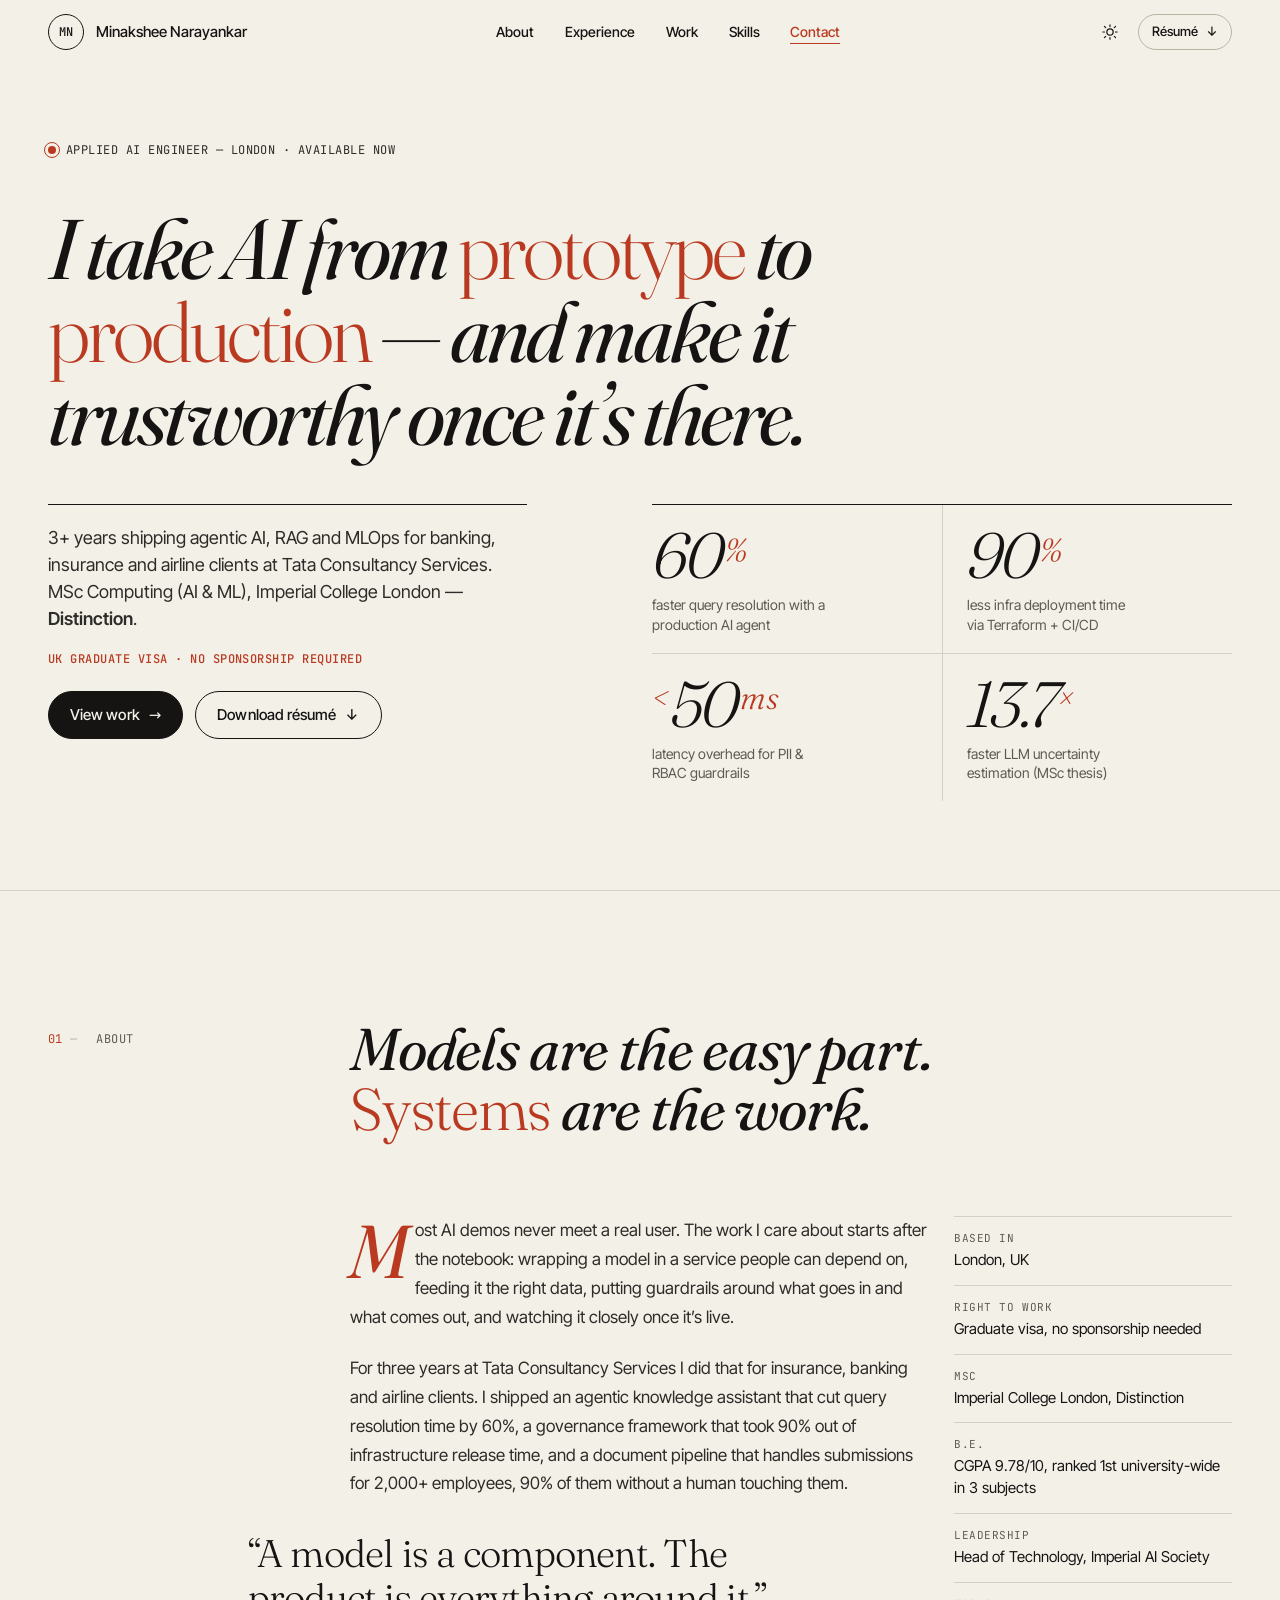
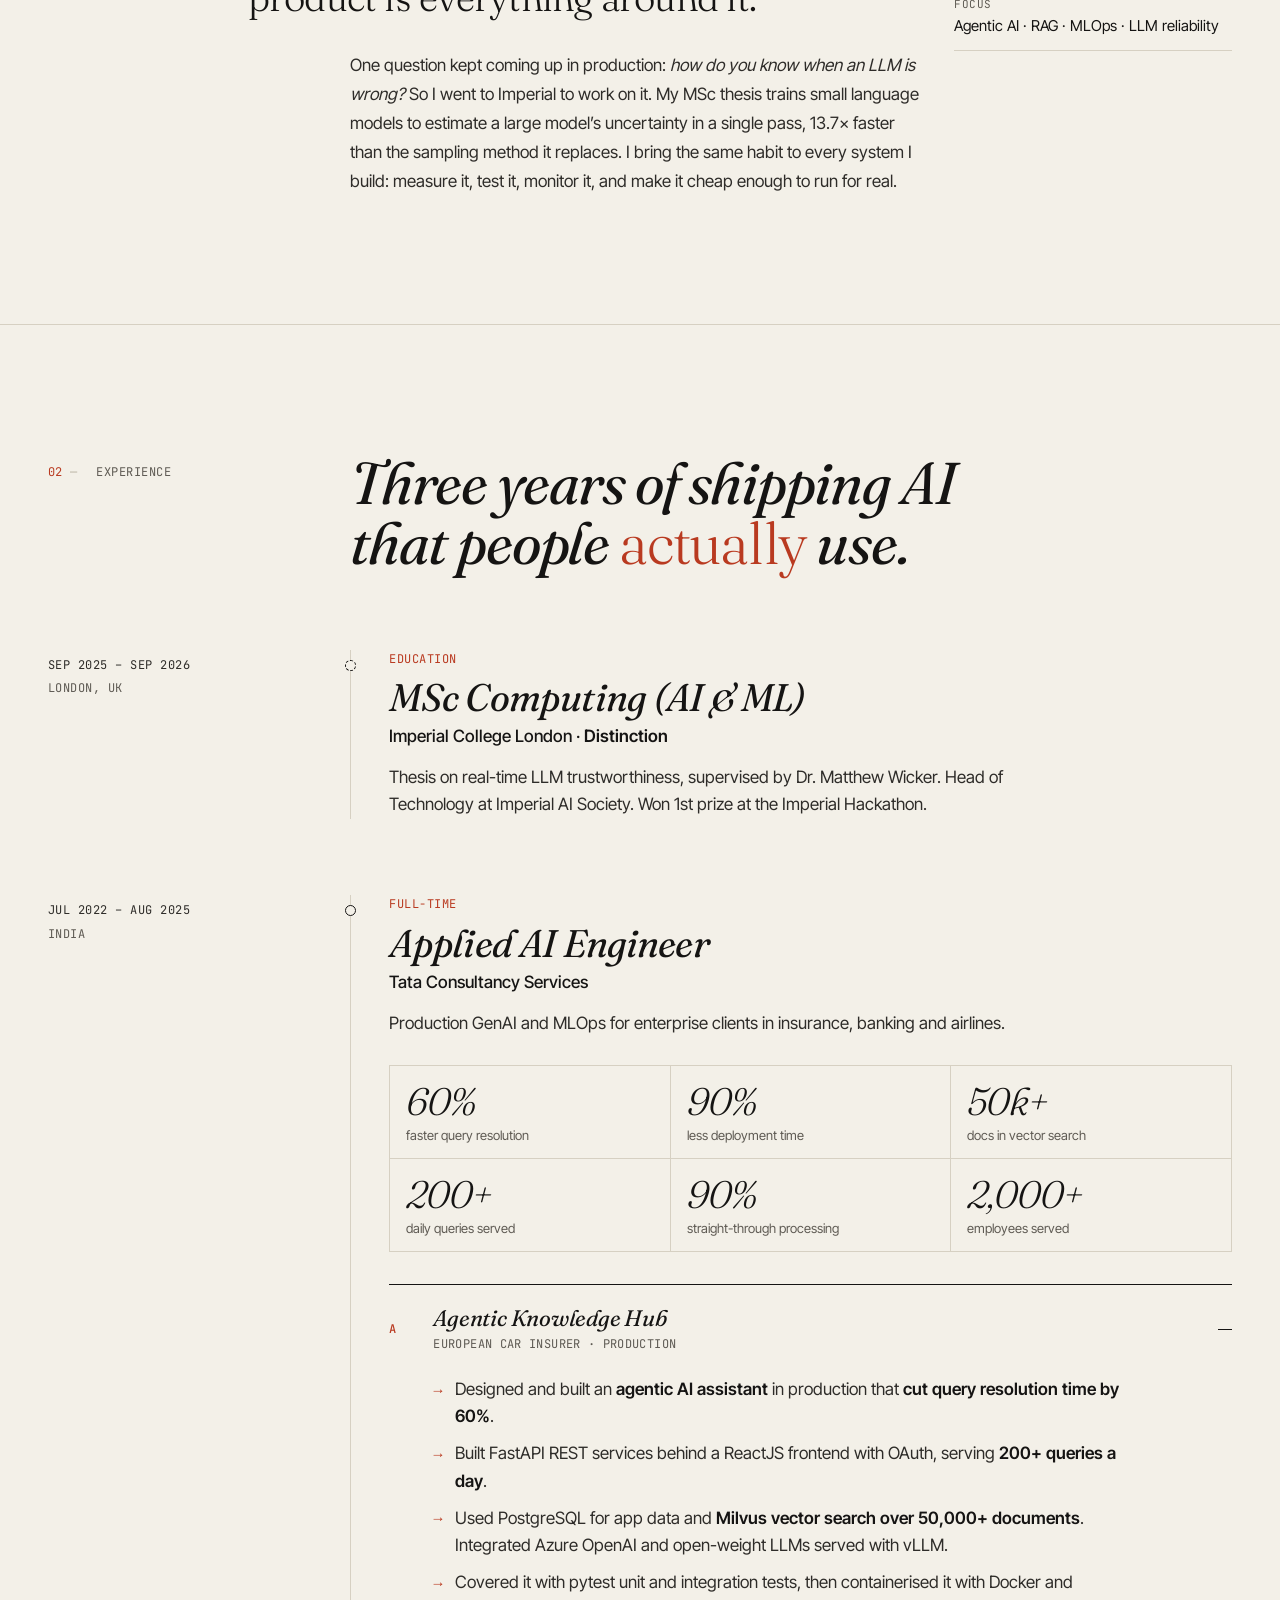
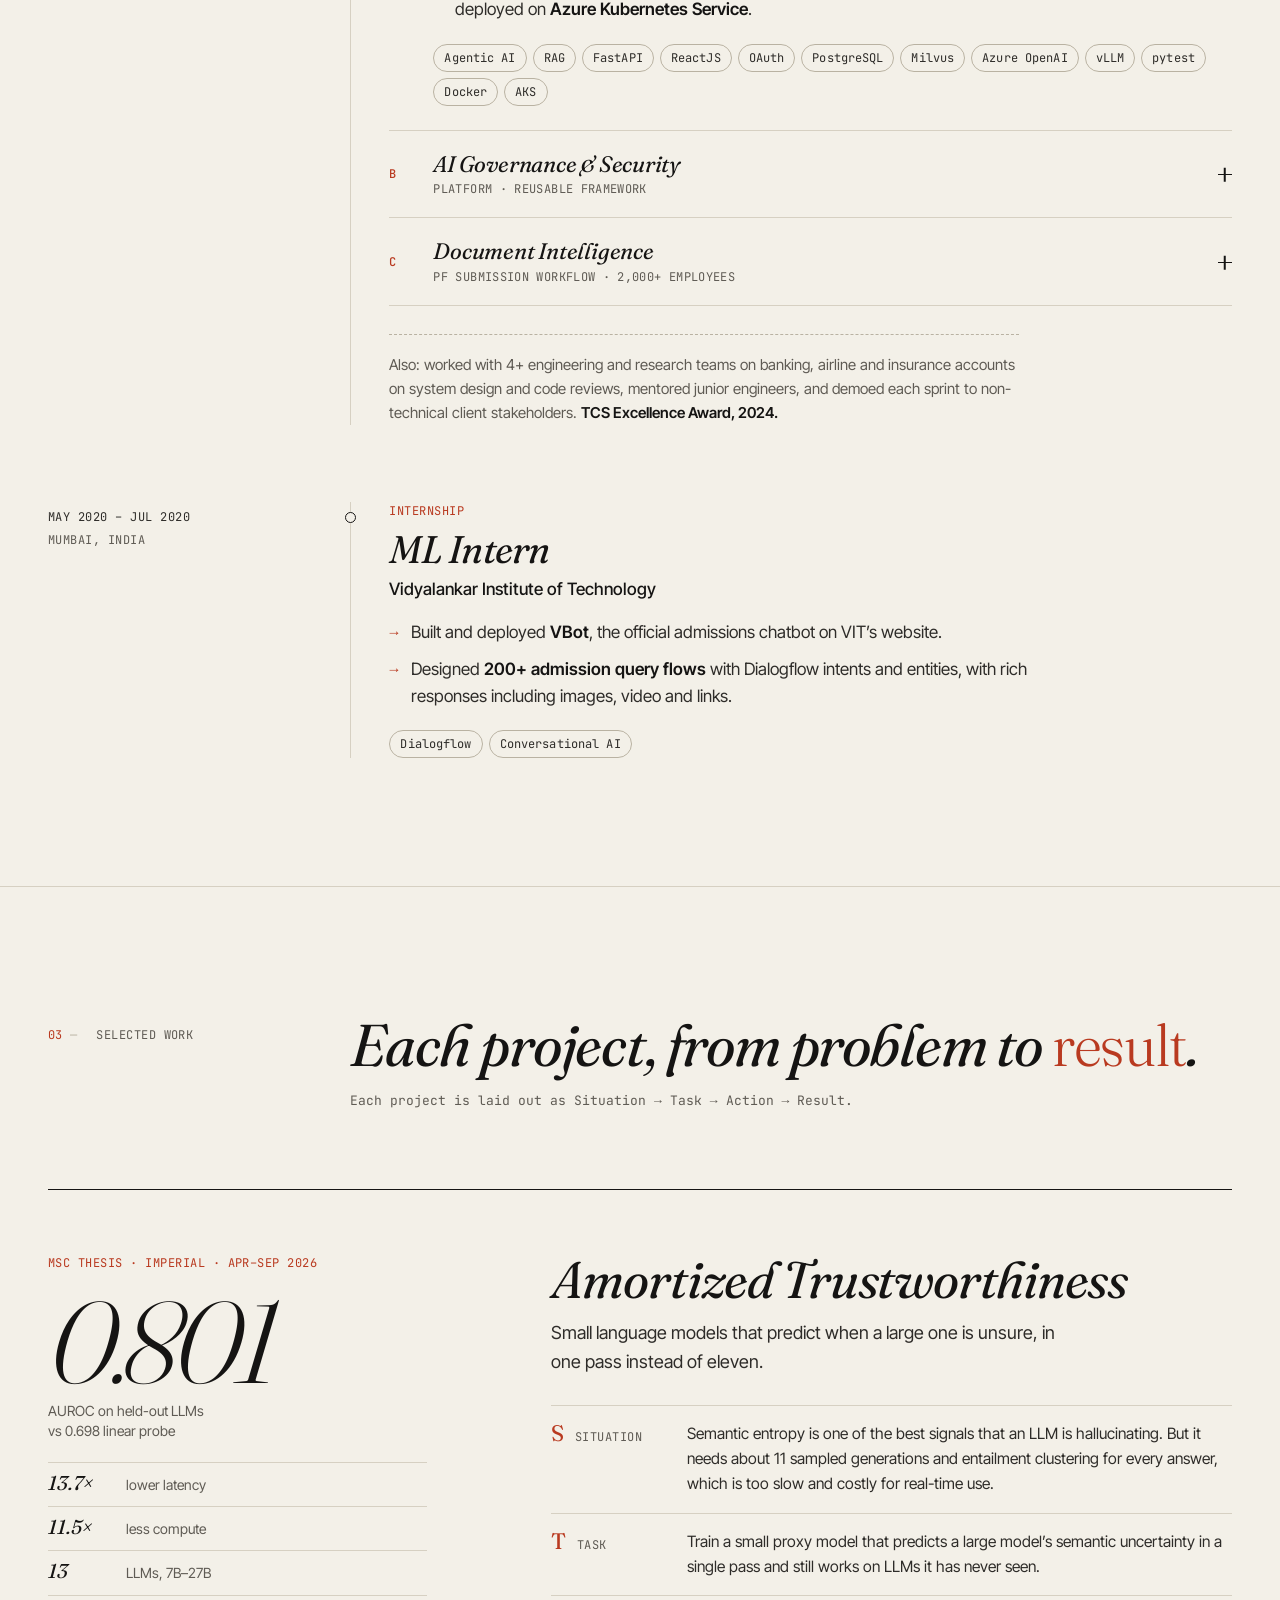
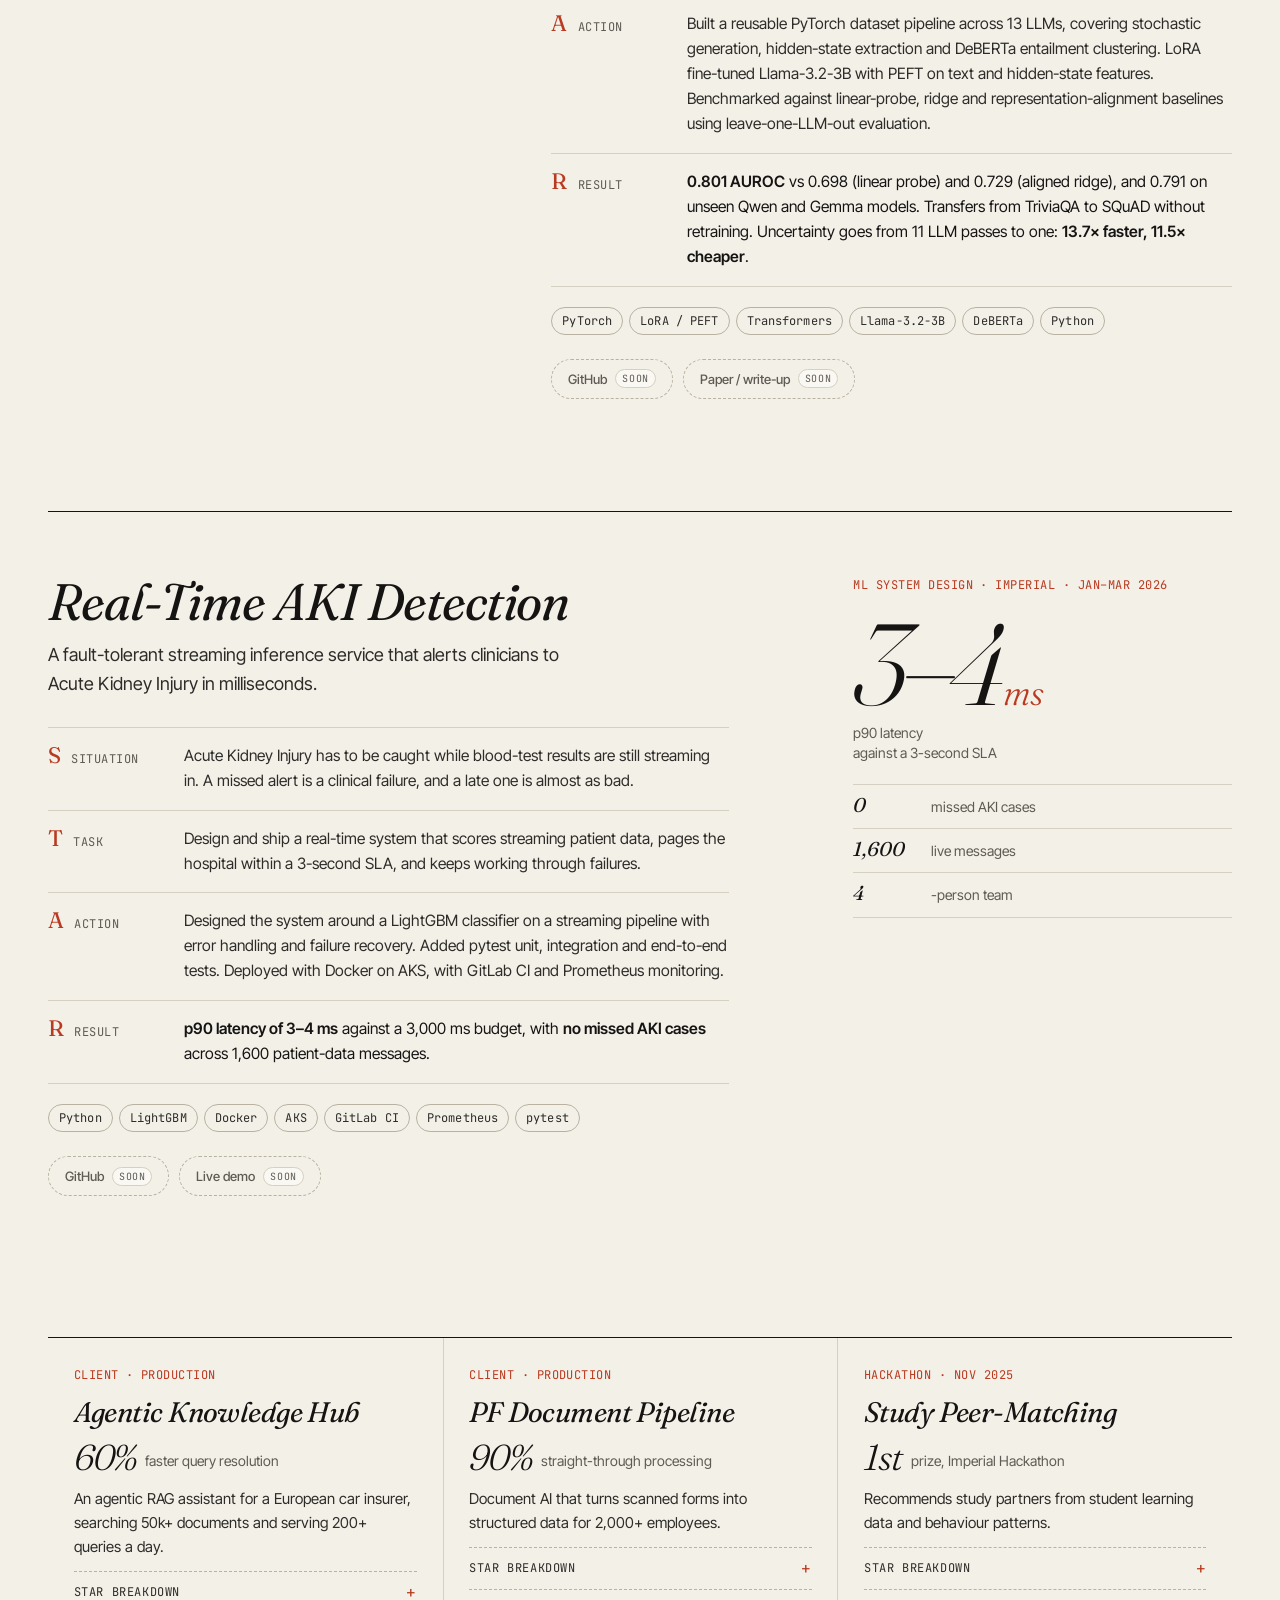
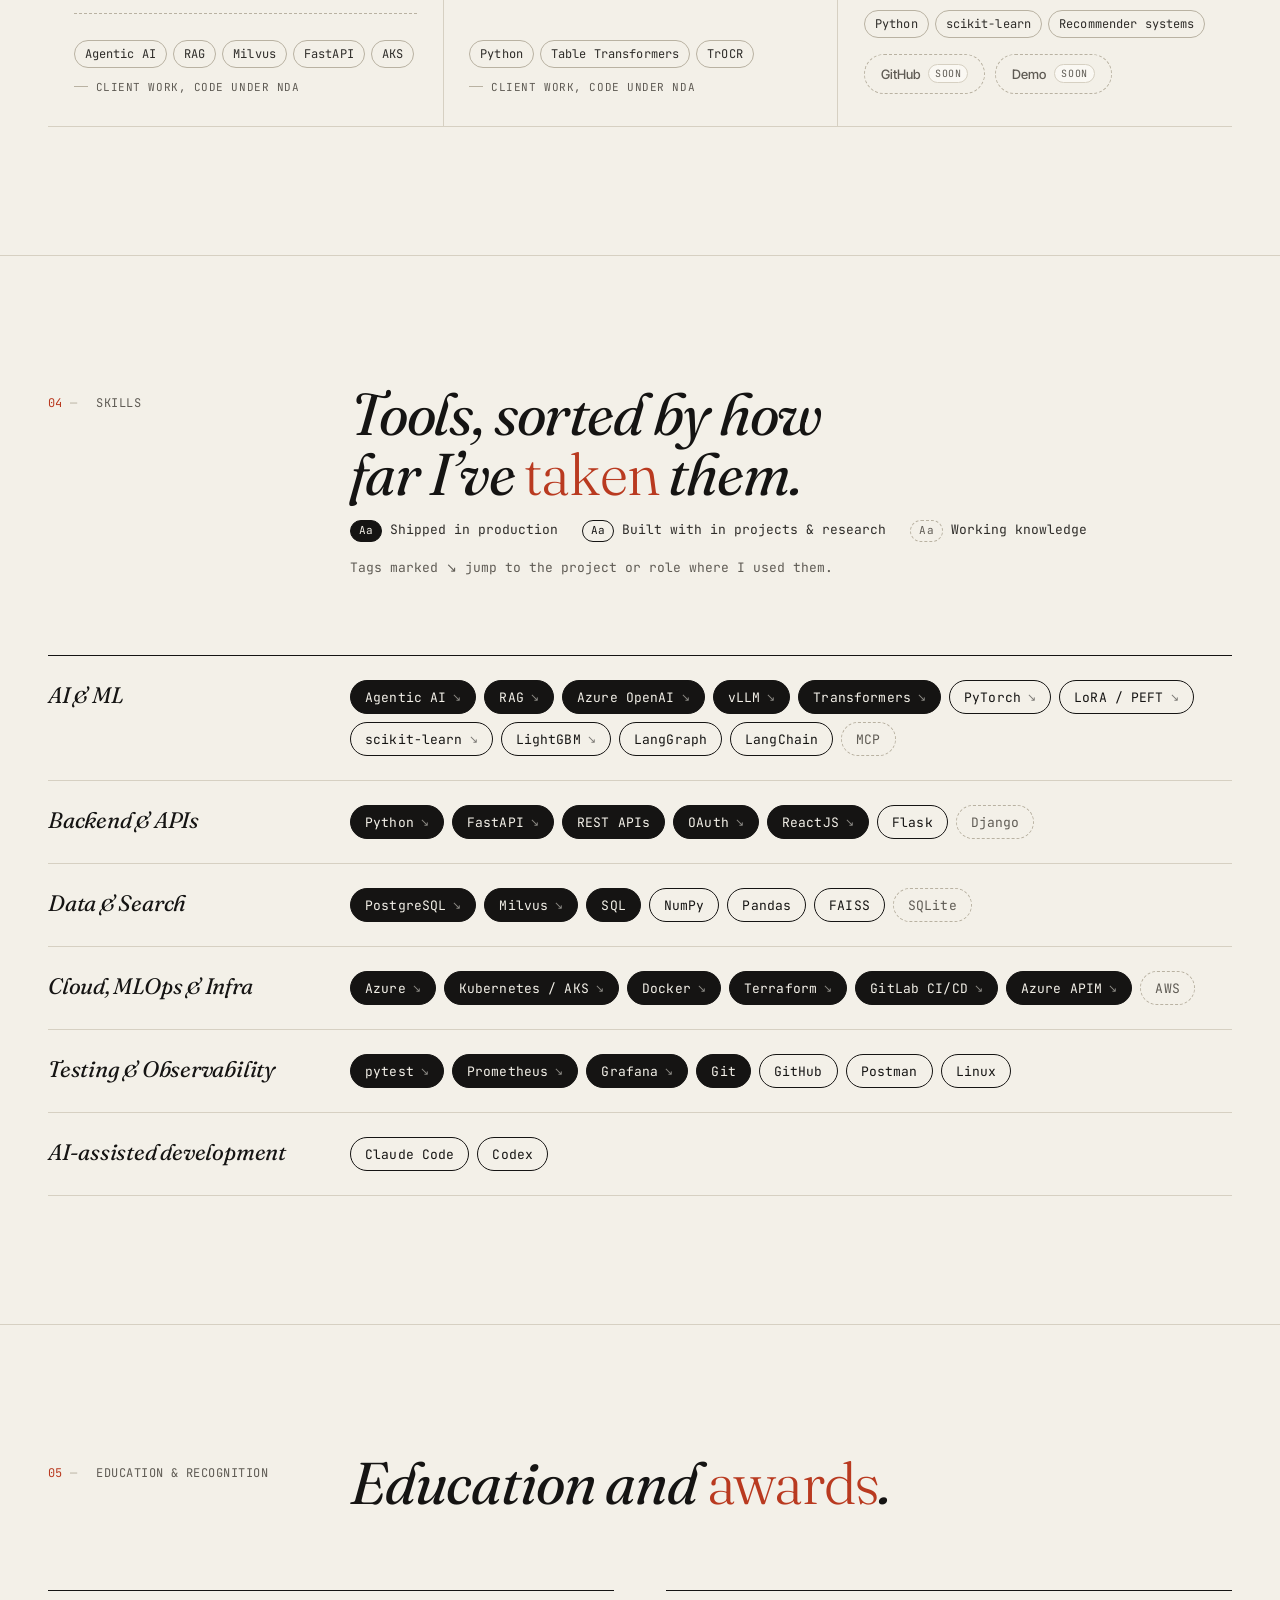
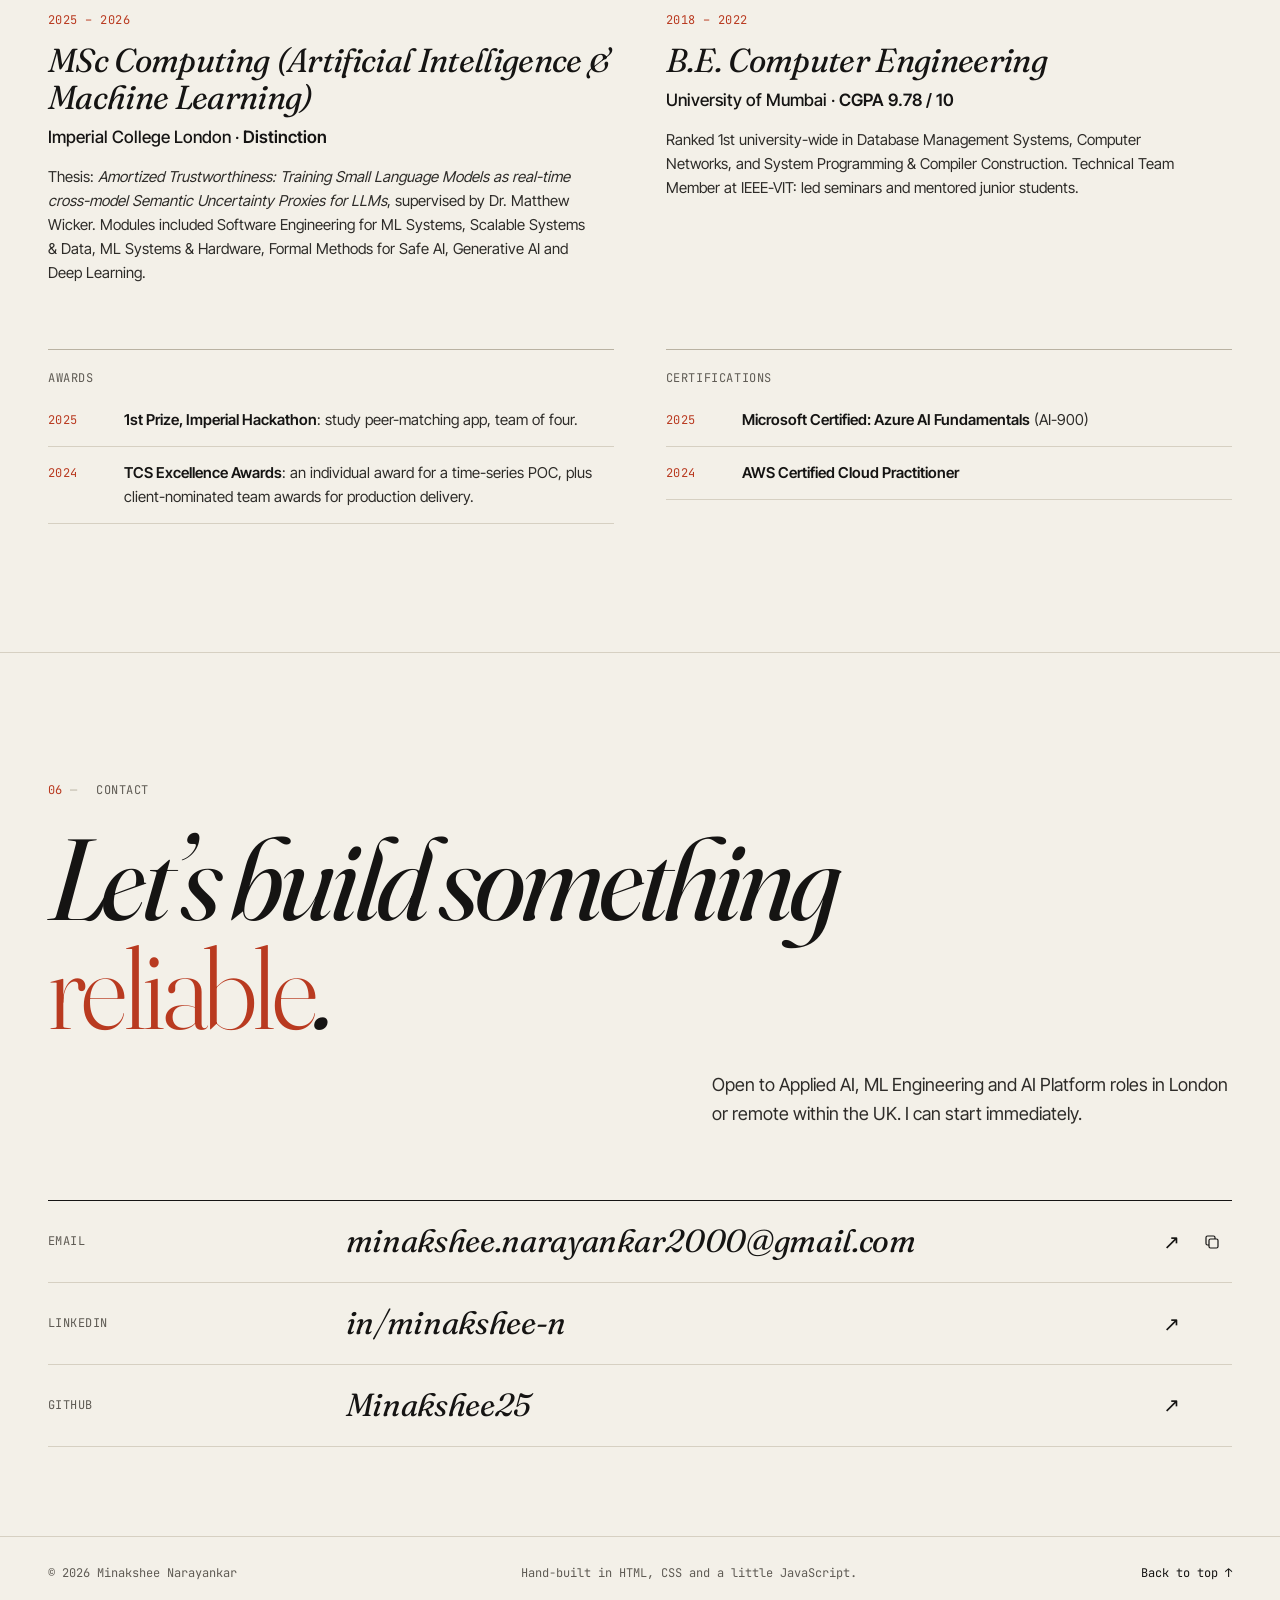
==== commit 002c5d38: "initial portfolio" ====
--- a/index.html
+++ b/index.html
@@ -1,15 +1,669 @@
 <!doctype html>
-<html lang="en">
+<html lang="en-GB">
 <head>
   <meta charset="utf-8">
-  <title>V2Redu</title>
-  <base href="/">
   <meta name="viewport" content="width=device-width, initial-scale=1">
-  <link rel="icon" type="image/x-icon" href="favicon.ico">
-  <link href="https://fonts.googleapis.com/css?family=Roboto:300,400,500&display=swap" rel="stylesheet">
-  <link href="https://fonts.googleapis.com/icon?family=Material+Icons" rel="stylesheet">
-<link rel="stylesheet" href="styles.83f49d5e65b78a2fb4d6.css"></head>
-<body class="mat-typography">
-  <app-root></app-root>
-<script src="runtime.acf0dec4155e77772545.js" defer></script><script src="polyfills.35a5ca1855eb057f016a.js" defer></script><script src="main.18a537128e9d71602761.js" defer></script></body>
+  <title>Minakshee Narayankar — Applied AI Engineer, London</title>
+  <meta name="description" content="Applied AI Engineer in London. 3+ years taking agentic AI, RAG and MLOps systems from prototype to production for banking and insurance clients. MSc Computing (AI & ML), Imperial College London — Distinction.">
+  <meta name="author" content="Minakshee Narayankar">
+  <!-- TODO: update if you deploy under a custom domain or a different GitHub username -->
+  <link rel="canonical" href="https://minakshee25.github.io/">
+
+  <meta property="og:type" content="website">
+  <meta property="og:url" content="https://minakshee25.github.io/">
+  <meta property="og:title" content="Minakshee Narayankar — Applied AI Engineer">
+  <meta property="og:description" content="I take AI from prototype to production — and make it trustworthy once it's there. Agentic AI, RAG, MLOps. Imperial MSc (Distinction). London, available now.">
+  <meta property="og:locale" content="en_GB">
+  <meta name="twitter:card" content="summary">
+  <meta name="twitter:title" content="Minakshee Narayankar — Applied AI Engineer">
+  <meta name="twitter:description" content="Production AI systems: agentic AI, RAG, MLOps, LLM trustworthiness. London, available now.">
+
+  <meta name="theme-color" content="#F3F0E8" media="(prefers-color-scheme: light)">
+  <meta name="theme-color" content="#0F0F0E" media="(prefers-color-scheme: dark)">
+  <meta name="color-scheme" content="light dark">
+  <link rel="icon" href="assets/favicon.svg" type="image/svg+xml">
+
+  <!-- Apply the saved theme before first paint, so there is no flash of the wrong theme -->
+  <script>
+    (function () {
+      var d = document.documentElement, t = null;
+      d.classList.add('js');
+      try { t = localStorage.getItem('theme'); } catch (e) {}
+      if (t === 'light' || t === 'dark') d.setAttribute('data-theme', t);
+    })();
+  </script>
+
+  <link rel="preload" href="assets/fonts/fraunces-latin.woff2" as="font" type="font/woff2" crossorigin>
+  <link rel="preload" href="assets/fonts/fraunces-italic-latin.woff2" as="font" type="font/woff2" crossorigin>
+  <link rel="preload" href="assets/fonts/inter-tight-latin.woff2" as="font" type="font/woff2" crossorigin>
+  <link rel="stylesheet" href="assets/css/styles.css">
+  <script src="assets/js/main.js" defer></script>
+
+  <script type="application/ld+json">
+  {
+    "@context": "https://schema.org",
+    "@type": "Person",
+    "name": "Minakshee Narayankar",
+    "jobTitle": "Applied AI Engineer",
+    "url": "https://minakshee25.github.io/",
+    "email": "mailto:minakshee.narayankar2000@gmail.com",
+    "address": { "@type": "PostalAddress", "addressLocality": "London", "addressCountry": "GB" },
+    "alumniOf": [
+      { "@type": "CollegeOrUniversity", "name": "Imperial College London" },
+      { "@type": "CollegeOrUniversity", "name": "University of Mumbai" }
+    ],
+    "knowsAbout": ["Applied AI", "Agentic AI", "Retrieval-Augmented Generation", "MLOps", "LLM uncertainty estimation", "FastAPI", "Kubernetes", "PyTorch"],
+    "sameAs": [
+      "https://www.linkedin.com/in/minakshee-n",
+      "https://github.com/Minakshee25"
+    ]
+  }
+  </script>
+</head>
+
+<body>
+  <a class="skip-link" href="#main">Skip to content</a>
+
+  <!-- ============ HEADER ============ -->
+  <header class="site-header">
+    <div class="wrap header-inner">
+      <a class="brand" href="#top">
+        <span class="brand-mark" aria-hidden="true">MN</span>
+        <span class="brand-name">Minakshee Narayankar</span>
+      </a>
+
+      <nav id="primary-nav" class="primary-nav" aria-label="Primary">
+        <ul>
+          <li><a href="#about">About</a></li>
+          <li><a href="#experience">Experience</a></li>
+          <li><a href="#work">Work</a></li>
+          <li><a href="#skills">Skills</a></li>
+          <li><a href="#contact">Contact</a></li>
+        </ul>
+      </nav>
+
+      <div class="header-actions">
+        <button class="icon-btn theme-toggle" type="button" aria-pressed="false" aria-label="Dark mode">
+          <svg class="i-sun" viewBox="0 0 24 24" width="18" height="18" aria-hidden="true"><circle cx="12" cy="12" r="4.2" fill="none" stroke="currentColor" stroke-width="1.6"/><path d="M12 2.5v2.2M12 19.3v2.2M4.6 4.6l1.6 1.6M17.8 17.8l1.6 1.6M2.5 12h2.2M19.3 12h2.2M4.6 19.4l1.6-1.6M17.8 6.2l1.6-1.6" stroke="currentColor" stroke-width="1.6" stroke-linecap="round"/></svg>
+          <svg class="i-moon" viewBox="0 0 24 24" width="18" height="18" aria-hidden="true"><path d="M20 14.6A8.2 8.2 0 0 1 9.4 4a8.2 8.2 0 1 0 10.6 10.6Z" fill="none" stroke="currentColor" stroke-width="1.6" stroke-linejoin="round"/></svg>
+        </button>
+        <a class="btn btn-small" href="assets/Minakshee_Narayankar_Resume.pdf" download>Résumé <span aria-hidden="true">↓</span></a>
+        <button class="icon-btn menu-toggle" type="button" aria-expanded="false" aria-controls="primary-nav" aria-label="Menu">
+          <span class="menu-bars" aria-hidden="true"></span>
+        </button>
+      </div>
+    </div>
+  </header>
+
+  <main id="main">
+
+    <!-- ============ HERO ============ -->
+    <section class="hero" id="top" aria-labelledby="hero-title">
+      <div class="wrap hero-grid">
+        <p class="eyebrow hero-eyebrow"><span class="pulse" aria-hidden="true"></span>Applied AI Engineer — London · Available now</p>
+
+        <h1 id="hero-title" class="hero-title">
+          I take AI from <em>prototype</em> to <em>production</em>&nbsp;— and make it trustworthy once it’s there.
+        </h1>
+
+        <div class="hero-side">
+          <p class="hero-lede">
+            3+ years shipping agentic AI, RAG and MLOps for banking, insurance and airline clients at Tata Consultancy Services.
+            MSc Computing (AI&nbsp;&amp;&nbsp;ML), Imperial College London&nbsp;— <strong>Distinction</strong>.
+          </p>
+          <p class="hero-visa">UK Graduate visa · no sponsorship required</p>
+          <div class="cta-row">
+            <a class="btn btn-primary" href="#work">View work <span class="arrow" aria-hidden="true">→</span></a>
+            <a class="btn btn-ghost" href="assets/Minakshee_Narayankar_Resume.pdf" download>Download résumé <span class="arrow arrow-down" aria-hidden="true">↓</span></a>
+          </div>
+        </div>
+
+        <dl class="proof" aria-label="Selected results">
+          <div class="metric">
+            <dt>faster query resolution with a production AI agent</dt>
+            <dd><span data-count="60">60</span><span class="unit">%</span></dd>
+          </div>
+          <div class="metric">
+            <dt>less infra deployment time via Terraform + CI/CD</dt>
+            <dd><span data-count="90">90</span><span class="unit">%</span></dd>
+          </div>
+          <div class="metric">
+            <dt>latency overhead for PII &amp; RBAC guardrails</dt>
+            <dd><span class="unit unit-pre">&lt;</span><span data-count="50">50</span><span class="unit">ms</span></dd>
+          </div>
+          <div class="metric">
+            <dt>faster LLM uncertainty estimation (MSc thesis)</dt>
+            <dd><span data-count="13.7" data-decimals="1">13.7</span><span class="unit">×</span></dd>
+          </div>
+        </dl>
+      </div>
+    </section>
+
+    <!-- ============ 01 ABOUT ============ -->
+    <section class="section" id="about" aria-labelledby="about-title">
+      <div class="wrap">
+        <header class="section-head reveal">
+          <p class="section-num"><span>01</span> About</p>
+          <h2 id="about-title" class="section-title">Models are the easy part. <em>Systems</em> are the work.</h2>
+        </header>
+
+        <div class="about-grid">
+          <div class="about-body reveal">
+            <p class="dropcap">
+              Most AI demos never meet a real user. The work I care about starts after the notebook: wrapping a model in a
+              service people can depend on, feeding it the right data, putting guardrails around what goes in and what
+              comes out, and watching it closely once it’s live.
+            </p>
+            <p>
+              For three years at Tata Consultancy Services I did that for insurance, banking and airline clients. I shipped
+              an agentic knowledge assistant that cut query resolution time by 60%, a governance framework that took 90%
+              out of infrastructure release time, and a document pipeline that handles submissions for 2,000+ employees,
+              90% of them without a human touching them.
+            </p>
+            <blockquote class="pull">
+              <p>“A model is a component. The product is everything around it.”</p>
+            </blockquote>
+            <p>
+              One question kept coming up in production: <em>how do you know when an LLM is wrong?</em> So I went to Imperial
+              to work on it. My MSc thesis trains small language models to estimate a large model’s uncertainty in a single
+              pass, 13.7× faster than the sampling method it replaces. I bring the same habit to every system I build:
+              measure it, test it, monitor it, and make it cheap enough to run for real.
+            </p>
+          </div>
+
+          <aside class="facts reveal" aria-label="Quick facts">
+            <dl>
+              <div><dt>Based in</dt><dd>London, UK</dd></div>
+              <div><dt>Right to work</dt><dd>Graduate visa, no sponsorship needed</dd></div>
+              <div><dt>MSc</dt><dd>Imperial College London, Distinction</dd></div>
+              <div><dt>B.E.</dt><dd>CGPA 9.78/10, ranked 1st university-wide in 3 subjects</dd></div>
+              <div><dt>Leadership</dt><dd>Head of Technology, Imperial AI Society</dd></div>
+              <div><dt>Focus</dt><dd>Agentic AI · RAG · MLOps · LLM reliability</dd></div>
+            </dl>
+          </aside>
+        </div>
+      </div>
+    </section>
+
+    <!-- ============ 02 EXPERIENCE ============ -->
+    <section class="section" id="experience" aria-labelledby="experience-title">
+      <div class="wrap">
+        <header class="section-head reveal">
+          <p class="section-num"><span>02</span> Experience</p>
+          <h2 id="experience-title" class="section-title">Three years of shipping AI that people <em>actually</em> use.</h2>
+        </header>
+
+        <ol class="timeline">
+
+          <!-- Imperial (education, keeps the timeline continuous) -->
+          <li class="tl-item tl-edu reveal">
+            <div class="tl-when">
+              <span class="tl-dates"><time datetime="2025-09">Sep 2025</time> – <time datetime="2026-09">Sep 2026</time></span>
+              <span class="tl-where">London, UK</span>
+            </div>
+            <div class="tl-body">
+              <p class="tl-kicker">Education</p>
+              <h3 class="tl-role">MSc Computing (AI &amp; ML)</h3>
+              <p class="tl-org">Imperial College London · <strong>Distinction</strong></p>
+              <p class="tl-summary">
+                Thesis on real-time LLM trustworthiness, supervised by Dr. Matthew Wicker. Head of Technology at Imperial AI
+                Society. Won 1st prize at the Imperial Hackathon.
+              </p>
+            </div>
+          </li>
+
+          <!-- TCS -->
+          <li class="tl-item reveal">
+            <div class="tl-when">
+              <span class="tl-dates"><time datetime="2022-07">Jul 2022</time> – <time datetime="2025-08">Aug 2025</time></span>
+              <span class="tl-where">India</span>
+            </div>
+            <div class="tl-body">
+              <p class="tl-kicker">Full-time</p>
+              <h3 class="tl-role">Applied AI Engineer</h3>
+              <p class="tl-org">Tata Consultancy Services</p>
+              <p class="tl-summary">Production GenAI and MLOps for enterprise clients in insurance, banking and airlines.</p>
+
+              <ul class="chips" aria-label="Impact at TCS">
+                <li><b>60%</b> faster query resolution</li>
+                <li><b>90%</b> less deployment time</li>
+                <li><b>50k+</b> docs in vector search</li>
+                <li><b>200+</b> daily queries served</li>
+                <li><b>90%</b> straight-through processing</li>
+                <li><b>2,000+</b> employees served</li>
+              </ul>
+
+              <div class="tracks">
+                <div class="track">
+                  <h4 class="track-head">
+                    <button class="track-btn" type="button" aria-expanded="true" aria-controls="track-hub">
+                      <span class="track-idx">A</span>
+                      <span class="track-name">Agentic Knowledge Hub <span class="track-meta">European car insurer · production</span></span>
+                      <span class="track-icon" aria-hidden="true"></span>
+                    </button>
+                  </h4>
+                  <div class="track-panel" id="track-hub">
+                    <div class="track-inner">
+                      <ul class="impact">
+                        <li>Designed and built an <strong>agentic AI assistant</strong> in production that <strong>cut query resolution time by 60%</strong>.</li>
+                        <li>Built FastAPI REST services behind a ReactJS frontend with OAuth, serving <strong>200+ queries a day</strong>.</li>
+                        <li>Used PostgreSQL for app data and <strong>Milvus vector search over 50,000+ documents</strong>. Integrated Azure OpenAI and open-weight LLMs served with vLLM.</li>
+                        <li>Covered it with pytest unit and integration tests, then containerised it with Docker and deployed on <strong>Azure Kubernetes Service</strong>.</li>
+                      </ul>
+                      <ul class="badges" aria-label="Stack">
+                        <li data-tech="agentic">Agentic AI</li><li data-tech="rag">RAG</li><li data-tech="fastapi">FastAPI</li><li data-tech="react">ReactJS</li><li data-tech="oauth">OAuth</li><li data-tech="postgres">PostgreSQL</li><li data-tech="milvus">Milvus</li><li data-tech="azure-openai">Azure OpenAI</li><li data-tech="vllm">vLLM</li><li data-tech="pytest">pytest</li><li data-tech="docker">Docker</li><li data-tech="aks">AKS</li>
+                      </ul>
+                    </div>
+                  </div>
+                </div>
+
+                <div class="track" data-default="closed">
+                  <h4 class="track-head">
+                    <button class="track-btn" type="button" aria-expanded="true" aria-controls="track-gov">
+                      <span class="track-idx">B</span>
+                      <span class="track-name">AI Governance &amp; Security <span class="track-meta">Platform · reusable framework</span></span>
+                      <span class="track-icon" aria-hidden="true"></span>
+                    </button>
+                  </h4>
+                  <div class="track-panel" id="track-gov">
+                    <div class="track-inner">
+                      <ul class="impact">
+                        <li>Built a reusable AI governance framework with <strong>Terraform</strong> and <strong>GitLab CI/CD</strong> to standardise infra and policy releases, <strong>cutting deployment time by 90%</strong>.</li>
+                        <li>Added runtime guardrails for <strong>RBAC and PII / sensitive-data checks</strong> on both model inputs and outputs, using Azure APIM and Azure Content Safety, with <strong>under 50 ms of added latency</strong>.</li>
+                        <li>Set up Prometheus and Grafana to show service health and application metrics across the deployed environment.</li>
+                      </ul>
+                      <ul class="badges" aria-label="Stack">
+                        <li data-tech="terraform">Terraform</li><li data-tech="gitlab-ci">GitLab CI/CD</li><li data-tech="azure-apim">Azure APIM</li><li data-tech="azure">Azure Content Safety</li><li data-tech="prometheus">Prometheus</li><li data-tech="grafana">Grafana</li>
+                      </ul>
+                    </div>
+                  </div>
+                </div>
+
+                <div class="track" data-default="closed">
+                  <h4 class="track-head">
+                    <button class="track-btn" type="button" aria-expanded="true" aria-controls="track-doc">
+                      <span class="track-idx">C</span>
+                      <span class="track-name">Document Intelligence <span class="track-meta">PF submission workflow · 2,000+ employees</span></span>
+                      <span class="track-icon" aria-hidden="true"></span>
+                    </button>
+                  </h4>
+                  <div class="track-panel" id="track-doc">
+                    <div class="track-inner">
+                      <ul class="impact">
+                        <li>Built a Python pipeline using <strong>Table Transformers and TrOCR</strong> to turn unstructured document images into structured outputs.</li>
+                        <li>Reached <strong>90% straight-through processing</strong> for <strong>2,000+ employees</strong>, so most submissions need no manual review.</li>
+                      </ul>
+                      <ul class="badges" aria-label="Stack">
+                        <li data-tech="python">Python</li><li data-tech="transformers">Table Transformers</li><li data-tech="transformers">TrOCR</li>
+                      </ul>
+                    </div>
+                  </div>
+                </div>
+              </div>
+
+              <p class="tl-foot">
+                Also: worked with 4+ engineering and research teams on banking, airline and insurance accounts on system
+                design and code reviews, mentored junior engineers, and demoed each sprint to non-technical client stakeholders.
+                <strong>TCS Excellence Award, 2024.</strong>
+              </p>
+            </div>
+          </li>
+
+          <!-- VIT -->
+          <li class="tl-item reveal">
+            <div class="tl-when">
+              <span class="tl-dates"><time datetime="2020-05">May 2020</time> – <time datetime="2020-07">Jul 2020</time></span>
+              <span class="tl-where">Mumbai, India</span>
+            </div>
+            <div class="tl-body">
+              <p class="tl-kicker">Internship</p>
+              <h3 class="tl-role">ML Intern</h3>
+              <p class="tl-org">Vidyalankar Institute of Technology</p>
+              <ul class="impact">
+                <li>Built and deployed <strong>VBot</strong>, the official admissions chatbot on VIT’s website.</li>
+                <li>Designed <strong>200+ admission query flows</strong> with Dialogflow intents and entities, with rich responses including images, video and links.</li>
+              </ul>
+              <ul class="badges" aria-label="Stack">
+                <li>Dialogflow</li><li>Conversational AI</li>
+              </ul>
+            </div>
+          </li>
+        </ol>
+      </div>
+    </section>
+
+    <!-- ============ 03 WORK ============ -->
+    <section class="section" id="work" aria-labelledby="work-title">
+      <div class="wrap">
+        <header class="section-head reveal">
+          <p class="section-num"><span>03</span> Selected work</p>
+          <h2 id="work-title" class="section-title">Each project, from problem to <em>result</em>.</h2>
+          <p class="section-note">Each project is laid out as Situation → Task → Action → Result.</p>
+        </header>
+
+        <!-- Featured 1 -->
+        <article class="feature reveal" id="project-trust" aria-labelledby="p1-title">
+          <div class="feature-aside">
+            <p class="feature-tag">MSc thesis · Imperial · Apr–Sep 2026</p>
+            <p class="feature-metric"><span class="big">0.801</span><span class="big-label">AUROC on held-out LLMs<br>vs 0.698 linear probe</span></p>
+            <ul class="mini-metrics">
+              <li><b>13.7×</b> lower latency</li>
+              <li><b>11.5×</b> less compute</li>
+              <li><b>13</b> LLMs, 7B–27B</li>
+            </ul>
+          </div>
+          <div class="feature-main">
+            <h3 id="p1-title" class="project-title">Amortized Trustworthiness</h3>
+            <p class="project-desc">Small language models that predict when a large one is unsure, in one pass instead of eleven.</p>
+            <dl class="star">
+              <div><dt><span>S</span>Situation</dt><dd>Semantic entropy is one of the best signals that an LLM is hallucinating. But it needs about 11 sampled generations and entailment clustering for every answer, which is too slow and costly for real-time use.</dd></div>
+              <div><dt><span>T</span>Task</dt><dd>Train a small proxy model that predicts a large model’s semantic uncertainty in a single pass and still works on LLMs it has never seen.</dd></div>
+              <div><dt><span>A</span>Action</dt><dd>Built a reusable PyTorch dataset pipeline across 13 LLMs, covering stochastic generation, hidden-state extraction and DeBERTa entailment clustering. LoRA fine-tuned Llama-3.2-3B with PEFT on text and hidden-state features. Benchmarked against linear-probe, ridge and representation-alignment baselines using leave-one-LLM-out evaluation.</dd></div>
+              <div><dt><span>R</span>Result</dt><dd><strong>0.801 AUROC</strong> vs 0.698 (linear probe) and 0.729 (aligned ridge), and 0.791 on unseen Qwen and Gemma models. Transfers from TriviaQA to SQuAD without retraining. Uncertainty goes from 11 LLM passes to one: <strong>13.7× faster, 11.5× cheaper</strong>.</dd></div>
+            </dl>
+            <ul class="badges" aria-label="Stack">
+              <li data-tech="pytorch">PyTorch</li><li data-tech="peft">LoRA / PEFT</li><li data-tech="transformers">Transformers</li><li>Llama-3.2-3B</li><li>DeBERTa</li><li data-tech="python">Python</li>
+            </ul>
+            <div class="project-links">
+              <!-- TODO: replace href="#" with the repository URL and remove data-placeholder -->
+              <a class="link-btn" href="#" data-placeholder>GitHub <span class="soon">soon</span></a>
+              <a class="link-btn" href="#" data-placeholder>Paper / write-up <span class="soon">soon</span></a>
+            </div>
+          </div>
+        </article>
+
+        <!-- Featured 2 -->
+        <article class="feature feature-alt reveal" id="project-aki" aria-labelledby="p2-title">
+          <div class="feature-aside">
+            <p class="feature-tag">ML System Design · Imperial · Jan–Mar 2026</p>
+            <p class="feature-metric"><span class="big">3–4<small>ms</small></span><span class="big-label">p90 latency<br>against a 3-second SLA</span></p>
+            <ul class="mini-metrics">
+              <li><b>0</b> missed AKI cases</li>
+              <li><b>1,600</b> live messages</li>
+              <li><b>4</b>-person team</li>
+            </ul>
+          </div>
+          <div class="feature-main">
+            <h3 id="p2-title" class="project-title">Real-Time AKI Detection</h3>
+            <p class="project-desc">A fault-tolerant streaming inference service that alerts clinicians to Acute Kidney Injury in milliseconds.</p>
+            <dl class="star">
+              <div><dt><span>S</span>Situation</dt><dd>Acute Kidney Injury has to be caught while blood-test results are still streaming in. A missed alert is a clinical failure, and a late one is almost as bad.</dd></div>
+              <div><dt><span>T</span>Task</dt><dd>Design and ship a real-time system that scores streaming patient data, pages the hospital within a 3-second SLA, and keeps working through failures.</dd></div>
+              <div><dt><span>A</span>Action</dt><dd>Designed the system around a LightGBM classifier on a streaming pipeline with error handling and failure recovery. Added pytest unit, integration and end-to-end tests. Deployed with Docker on AKS, with GitLab CI and Prometheus monitoring.</dd></div>
+              <div><dt><span>R</span>Result</dt><dd><strong>p90 latency of 3–4 ms</strong> against a 3,000 ms budget, with <strong>no missed AKI cases</strong> across 1,600 patient-data messages.</dd></div>
+            </dl>
+            <ul class="badges" aria-label="Stack">
+              <li data-tech="python">Python</li><li data-tech="lightgbm">LightGBM</li><li data-tech="docker">Docker</li><li data-tech="aks">AKS</li><li data-tech="gitlab-ci">GitLab CI</li><li data-tech="prometheus">Prometheus</li><li data-tech="pytest">pytest</li>
+            </ul>
+            <div class="project-links">
+              <!-- TODO: replace href="#" with the repository URL and remove data-placeholder -->
+              <a class="link-btn" href="#" data-placeholder>GitHub <span class="soon">soon</span></a>
+              <a class="link-btn" href="#" data-placeholder>Live demo <span class="soon">soon</span></a>
+            </div>
+          </div>
+        </article>
+
+        <!-- Compact cards -->
+        <div class="cards">
+          <article class="card reveal" aria-labelledby="p3-title">
+            <p class="card-tag">Client · Production</p>
+            <h3 id="p3-title" class="card-title">Agentic Knowledge Hub</h3>
+            <p class="card-metric"><b>60%</b> faster query resolution</p>
+            <p class="card-desc">An agentic RAG assistant for a European car insurer, searching 50k+ documents and serving 200+ queries a day.</p>
+            <details class="star-mini">
+              <summary>STAR breakdown</summary>
+              <dl>
+                <div><dt>S</dt><dd>Support staff spent too long hunting through policy and product documents.</dd></div>
+                <div><dt>T</dt><dd>Ship a secure, production-grade assistant that answers from internal knowledge.</dd></div>
+                <div><dt>A</dt><dd>Built an agentic RAG system with FastAPI, ReactJS, OAuth, Milvus and Azure OpenAI/vLLM, running on AKS.</dd></div>
+                <div><dt>R</dt><dd>Query resolution time dropped by 60%.</dd></div>
+              </dl>
+            </details>
+            <ul class="badges" aria-label="Stack">
+              <li data-tech="agentic">Agentic AI</li><li data-tech="rag">RAG</li><li data-tech="milvus">Milvus</li><li data-tech="fastapi">FastAPI</li><li data-tech="aks">AKS</li>
+            </ul>
+            <p class="nda">Client work, code under NDA</p>
+          </article>
+
+          <article class="card reveal" aria-labelledby="p4-title">
+            <p class="card-tag">Client · Production</p>
+            <h3 id="p4-title" class="card-title">PF Document Pipeline</h3>
+            <p class="card-metric"><b>90%</b> straight-through processing</p>
+            <p class="card-desc">Document AI that turns scanned forms into structured data for 2,000+ employees.</p>
+            <details class="star-mini">
+              <summary>STAR breakdown</summary>
+              <dl>
+                <div><dt>S</dt><dd>Provident Fund submissions arrived as unstructured document images that were checked by hand.</dd></div>
+                <div><dt>T</dt><dd>Automate extraction so most submissions need no human review.</dd></div>
+                <div><dt>A</dt><dd>Built a Python pipeline combining Table Transformers for layout with TrOCR for text recognition.</dd></div>
+                <div><dt>R</dt><dd>90% straight-through processing across 2,000+ employees.</dd></div>
+              </dl>
+            </details>
+            <ul class="badges" aria-label="Stack">
+              <li data-tech="python">Python</li><li data-tech="transformers">Table Transformers</li><li data-tech="transformers">TrOCR</li>
+            </ul>
+            <p class="nda">Client work, code under NDA</p>
+          </article>
+
+          <article class="card reveal" aria-labelledby="p5-title">
+            <p class="card-tag">Hackathon · Nov 2025</p>
+            <h3 id="p5-title" class="card-title">Study Peer-Matching</h3>
+            <p class="card-metric"><b>1st</b> prize, Imperial Hackathon</p>
+            <p class="card-desc">Recommends study partners from student learning data and behaviour patterns.</p>
+            <details class="star-mini">
+              <summary>STAR breakdown</summary>
+              <dl>
+                <div><dt>S</dt><dd>Students struggle to find study partners who match their pace and goals.</dd></div>
+                <div><dt>T</dt><dd>Build a working matching product within the hackathon window as a team of four.</dd></div>
+                <div><dt>A</dt><dd>Modelled learning data and behaviour patterns to rank compatible peers, wrapped in a usable app.</dd></div>
+                <div><dt>R</dt><dd>Won first place.</dd></div>
+              </dl>
+            </details>
+            <ul class="badges" aria-label="Stack">
+              <li data-tech="python">Python</li><li data-tech="sklearn">scikit-learn</li><li>Recommender systems</li>
+            </ul>
+            <div class="project-links">
+              <!-- TODO: replace href="#" with real URLs and remove data-placeholder -->
+              <a class="link-btn" href="#" data-placeholder>GitHub <span class="soon">soon</span></a>
+              <a class="link-btn" href="#" data-placeholder>Demo <span class="soon">soon</span></a>
+            </div>
+          </article>
+        </div>
+      </div>
+    </section>
+
+    <!-- ============ 04 SKILLS ============ -->
+    <section class="section" id="skills" aria-labelledby="skills-title">
+      <div class="wrap">
+        <header class="section-head reveal">
+          <p class="section-num"><span>04</span> Skills</p>
+          <h2 id="skills-title" class="section-title">Tools, sorted by how far I’ve <em>taken</em> them.</h2>
+          <ul class="legend" aria-label="Legend">
+            <li><span class="tag tier-1" aria-hidden="true">Aa</span> Shipped in production</li>
+            <li><span class="tag tier-2" aria-hidden="true">Aa</span> Built with in projects &amp; research</li>
+            <li><span class="tag tier-3" aria-hidden="true">Aa</span> Working knowledge</li>
+          </ul>
+          <p class="section-note hint-js">Tags marked ↘ jump to the project or role where I used them.</p>
+        </header>
+
+        <div class="skill-groups">
+          <div class="skill-row reveal">
+            <h3 class="skill-cat">AI &amp; ML</h3>
+            <ul class="tags">
+              <li><span class="tag tier-1" data-tech="agentic">Agentic AI</span></li>
+              <li><span class="tag tier-1" data-tech="rag">RAG</span></li>
+              <li><span class="tag tier-1" data-tech="azure-openai">Azure OpenAI</span></li>
+              <li><span class="tag tier-1" data-tech="vllm">vLLM</span></li>
+              <li><span class="tag tier-1" data-tech="transformers">Transformers</span></li>
+              <li><span class="tag tier-2" data-tech="pytorch">PyTorch</span></li>
+              <li><span class="tag tier-2" data-tech="peft">LoRA / PEFT</span></li>
+              <li><span class="tag tier-2" data-tech="sklearn">scikit-learn</span></li>
+              <li><span class="tag tier-2" data-tech="lightgbm">LightGBM</span></li>
+              <li><span class="tag tier-2">LangGraph</span></li>
+              <li><span class="tag tier-2">LangChain</span></li>
+              <li><span class="tag tier-3">MCP</span></li>
+            </ul>
+          </div>
+
+          <div class="skill-row reveal">
+            <h3 class="skill-cat">Backend &amp; APIs</h3>
+            <ul class="tags">
+              <li><span class="tag tier-1" data-tech="python">Python</span></li>
+              <li><span class="tag tier-1" data-tech="fastapi">FastAPI</span></li>
+              <li><span class="tag tier-1">REST APIs</span></li>
+              <li><span class="tag tier-1" data-tech="oauth">OAuth</span></li>
+              <li><span class="tag tier-1" data-tech="react">ReactJS</span></li>
+              <li><span class="tag tier-2">Flask</span></li>
+              <li><span class="tag tier-3">Django</span></li>
+            </ul>
+          </div>
+
+          <div class="skill-row reveal">
+            <h3 class="skill-cat">Data &amp; Search</h3>
+            <ul class="tags">
+              <li><span class="tag tier-1" data-tech="postgres">PostgreSQL</span></li>
+              <li><span class="tag tier-1" data-tech="milvus">Milvus</span></li>
+              <li><span class="tag tier-1">SQL</span></li>
+              <li><span class="tag tier-2">NumPy</span></li>
+              <li><span class="tag tier-2">Pandas</span></li>
+              <li><span class="tag tier-2">FAISS</span></li>
+              <li><span class="tag tier-3">SQLite</span></li>
+            </ul>
+          </div>
+
+          <div class="skill-row reveal">
+            <h3 class="skill-cat">Cloud, MLOps &amp; Infra</h3>
+            <ul class="tags">
+              <li><span class="tag tier-1" data-tech="azure">Azure</span></li>
+              <li><span class="tag tier-1" data-tech="aks">Kubernetes / AKS</span></li>
+              <li><span class="tag tier-1" data-tech="docker">Docker</span></li>
+              <li><span class="tag tier-1" data-tech="terraform">Terraform</span></li>
+              <li><span class="tag tier-1" data-tech="gitlab-ci">GitLab CI/CD</span></li>
+              <li><span class="tag tier-1" data-tech="azure-apim">Azure APIM</span></li>
+              <li><span class="tag tier-3">AWS</span></li>
+            </ul>
+          </div>
+
+          <div class="skill-row reveal">
+            <h3 class="skill-cat">Testing &amp; Observability</h3>
+            <ul class="tags">
+              <li><span class="tag tier-1" data-tech="pytest">pytest</span></li>
+              <li><span class="tag tier-1" data-tech="prometheus">Prometheus</span></li>
+              <li><span class="tag tier-1" data-tech="grafana">Grafana</span></li>
+              <li><span class="tag tier-1">Git</span></li>
+              <li><span class="tag tier-2">GitHub</span></li>
+              <li><span class="tag tier-2">Postman</span></li>
+              <li><span class="tag tier-2">Linux</span></li>
+            </ul>
+          </div>
+
+          <div class="skill-row reveal">
+            <h3 class="skill-cat">AI-assisted development</h3>
+            <ul class="tags">
+              <li><span class="tag tier-2">Claude Code</span></li>
+              <li><span class="tag tier-2">Codex</span></li>
+            </ul>
+          </div>
+        </div>
+      </div>
+    </section>
+
+    <!-- ============ 05 EDUCATION & RECOGNITION ============ -->
+    <section class="section" id="education" aria-labelledby="edu-title">
+      <div class="wrap">
+        <header class="section-head reveal">
+          <p class="section-num"><span>05</span> Education &amp; recognition</p>
+          <h2 id="edu-title" class="section-title">Education and <em>awards</em>.</h2>
+        </header>
+
+        <div class="edu-grid">
+          <article class="edu reveal">
+            <p class="edu-when"><time datetime="2025-09">2025</time> – <time datetime="2026-09">2026</time></p>
+            <h3 class="edu-title">MSc Computing (Artificial Intelligence &amp; Machine Learning)</h3>
+            <p class="edu-org">Imperial College London · <strong>Distinction</strong></p>
+            <p class="edu-detail">
+              Thesis: <em>Amortized Trustworthiness: Training Small Language Models as real-time cross-model Semantic Uncertainty
+              Proxies for LLMs</em>, supervised by Dr. Matthew Wicker. Modules included Software Engineering for ML Systems,
+              Scalable Systems &amp; Data, ML Systems &amp; Hardware, Formal Methods for Safe AI, Generative AI and Deep Learning.
+            </p>
+          </article>
+
+          <article class="edu reveal">
+            <p class="edu-when"><time datetime="2018-07">2018</time> – <time datetime="2022-07">2022</time></p>
+            <h3 class="edu-title">B.E. Computer Engineering</h3>
+            <p class="edu-org">University of Mumbai · <strong>CGPA 9.78 / 10</strong></p>
+            <p class="edu-detail">
+              Ranked 1st university-wide in Database Management Systems, Computer Networks, and System Programming &amp; Compiler
+              Construction. Technical Team Member at IEEE-VIT: led seminars and mentored junior students.
+            </p>
+          </article>
+
+          <div class="recog reveal">
+            <h3 class="recog-head">Awards</h3>
+            <ul class="recog-list">
+              <li><span class="recog-year">2025</span><span><strong>1st Prize, Imperial Hackathon</strong>: study peer-matching app, team of four.</span></li>
+              <li><span class="recog-year">2024</span><span><strong>TCS Excellence Awards</strong>: an individual award for a time-series POC, plus client-nominated team awards for production delivery.</span></li>
+            </ul>
+          </div>
+
+          <div class="recog reveal">
+            <h3 class="recog-head">Certifications</h3>
+            <ul class="recog-list">
+              <li><span class="recog-year">2025</span><span><strong>Microsoft Certified: Azure AI Fundamentals</strong> (AI-900)</span></li>
+              <li><span class="recog-year">2024</span><span><strong>AWS Certified Cloud Practitioner</strong></span></li>
+            </ul>
+          </div>
+        </div>
+      </div>
+    </section>
+
+    <!-- ============ 06 CONTACT ============ -->
+    <section class="section contact" id="contact" aria-labelledby="contact-title">
+      <div class="wrap">
+        <p class="section-num reveal"><span>06</span> Contact</p>
+        <h2 id="contact-title" class="contact-title reveal">Let’s build something <em>reliable</em>.</h2>
+        <p class="contact-lede reveal">
+          Open to Applied AI, ML Engineering and AI Platform roles in London or remote within the UK. I can start immediately.
+        </p>
+
+        <ul class="contact-links reveal">
+          <li>
+            <a class="contact-link" href="mailto:minakshee.narayankar2000@gmail.com">
+              <span class="cl-label">Email</span>
+              <span class="cl-value">minakshee.narayankar2000@gmail.com</span>
+              <span class="arrow" aria-hidden="true">↗</span>
+            </a>
+            <button class="icon-btn copy-btn" type="button" data-copy="minakshee.narayankar2000@gmail.com" aria-label="Copy email address">
+              <svg viewBox="0 0 24 24" width="18" height="18" aria-hidden="true"><rect x="8" y="8" width="12" height="12" rx="2" fill="none" stroke="currentColor" stroke-width="1.6"/><path d="M16 8V6a2 2 0 0 0-2-2H6a2 2 0 0 0-2 2v8a2 2 0 0 0 2 2h2" fill="none" stroke="currentColor" stroke-width="1.6"/></svg>
+            </button>
+          </li>
+          <li>
+            <a class="contact-link" href="https://www.linkedin.com/in/minakshee-n" target="_blank" rel="noopener">
+              <span class="cl-label">LinkedIn</span>
+              <span class="cl-value">in/minakshee-n</span>
+              <span class="arrow" aria-hidden="true">↗</span>
+            </a>
+          </li>
+          <li>
+            <a class="contact-link" href="https://github.com/Minakshee25" target="_blank" rel="noopener">
+              <span class="cl-label">GitHub</span>
+              <span class="cl-value">Minakshee25</span>
+              <span class="arrow" aria-hidden="true">↗</span>
+            </a>
+          </li>
+        </ul>
+      </div>
+    </section>
+  </main>
+
+  <footer class="site-footer">
+    <div class="wrap footer-inner">
+      <p>© <span data-year>2026</span> Minakshee Narayankar</p>
+      <p>Hand-built in HTML, CSS and a little JavaScript.</p>
+      <a class="to-top" href="#top">Back to top <span aria-hidden="true">↑</span></a>
+    </div>
+  </footer>
+
+  <div class="toast" role="status" aria-live="polite"></div>
+</body>
 </html>
--- a/assets/css/styles.css
+++ b/assets/css/styles.css
@@ -0,0 +1,1037 @@
+/* =========================================================
+   Minakshee Narayankar — portfolio
+   Editorial system: paper + ink, a single vermilion accent,
+   Fraunces display / Inter Tight text / JetBrains Mono meta.
+   ========================================================= */
+
+/* ---------- Fonts (self-hosted, latin subset, SIL OFL) ---------- */
+@font-face {
+  font-family: "Fraunces";
+  font-style: normal;
+  font-weight: 300 600;
+  font-display: swap;
+  src: url("../fonts/fraunces-latin.woff2") format("woff2");
+}
+@font-face {
+  font-family: "Fraunces";
+  font-style: italic;
+  font-weight: 300 500;
+  font-display: swap;
+  src: url("../fonts/fraunces-italic-latin.woff2") format("woff2");
+}
+@font-face {
+  font-family: "Inter Tight";
+  font-style: normal;
+  font-weight: 400 600;
+  font-display: swap;
+  src: url("../fonts/inter-tight-latin.woff2") format("woff2");
+}
+@font-face {
+  font-family: "JetBrains Mono";
+  font-style: normal;
+  font-weight: 400 500;
+  font-display: swap;
+  src: url("../fonts/jetbrains-mono-latin.woff2") format("woff2");
+}
+
+/* Metric-matched fallbacks, so the swap from system font to web font does not shift layout */
+@font-face {
+  font-family: "Fraunces Fallback";
+  font-style: normal;
+  src: local("Georgia");
+  size-adjust: 82.4%;
+  ascent-override: 119%;
+  descent-override: 31.5%;
+  line-gap-override: 0%;
+}
+@font-face {
+  font-family: "Fraunces Fallback";
+  font-style: italic;
+  src: local("Georgia Italic"), local("Georgia-Italic");
+  size-adjust: 80.7%;
+  ascent-override: 121%;
+  descent-override: 32%;
+  line-gap-override: 0%;
+}
+@font-face {
+  font-family: "Inter Tight Fallback";
+  src: local("Arial"), local("Helvetica");
+  size-adjust: 96.9%;
+  ascent-override: 100%;
+  descent-override: 24.8%;
+  line-gap-override: 0%;
+}
+
+/* ---------- Tokens ---------- */
+:root {
+  --bg: #F3F0E8;
+  --bg-elev: #FAF8F3;
+  --ink: #151413;
+  --ink-soft: #2E2C29;
+  --muted: #5F5B54;
+  --rule: #D6D0C2;
+  --rule-strong: #B9B2A2;
+  --accent: #B93A20;
+  --accent-ink: #FFFFFF;
+  --hl: #F6D9CF;
+  --header-bg: rgba(243, 240, 232, 0.86);
+
+  --serif: "Fraunces", "Fraunces Fallback", Georgia, serif;
+  --sans: "Inter Tight", "Inter Tight Fallback", system-ui, -apple-system, "Segoe UI", Roboto, sans-serif;
+  --mono: "JetBrains Mono", ui-monospace, "SFMono-Regular", Menlo, Consolas, monospace;
+
+  --gutter: clamp(16px, 4vw, 48px);
+  --maxw: 1320px;
+  --header-h: 64px;
+  --ease: cubic-bezier(.2, .7, .2, 1);
+  --radius: 2px;
+
+  color-scheme: light;
+}
+
+@media (prefers-color-scheme: dark) {
+  :root:not([data-theme="light"]) {
+    --bg: #0F0F0E;
+    --bg-elev: #171715;
+    --ink: #ECE8DF;
+    --ink-soft: #D3CEC3;
+    --muted: #A39E94;
+    --rule: #2C2B28;
+    --rule-strong: #46443F;
+    --accent: #FF7A5C;
+    --accent-ink: #0F0F0E;
+    --hl: #3A1F17;
+    --header-bg: rgba(15, 15, 14, 0.82);
+    color-scheme: dark;
+  }
+}
+
+:root[data-theme="dark"] {
+  --bg: #0F0F0E;
+  --bg-elev: #171715;
+  --ink: #ECE8DF;
+  --ink-soft: #D3CEC3;
+  --muted: #A39E94;
+  --rule: #2C2B28;
+  --rule-strong: #46443F;
+  --accent: #FF7A5C;
+  --accent-ink: #0F0F0E;
+  --hl: #3A1F17;
+  --header-bg: rgba(15, 15, 14, 0.82);
+  color-scheme: dark;
+}
+
+/* ---------- Base ---------- */
+*, *::before, *::after { box-sizing: border-box; }
+
+html {
+  scroll-behavior: smooth;
+  -webkit-text-size-adjust: 100%;
+  text-size-adjust: 100%;
+}
+
+body {
+  margin: 0;
+  background: var(--bg);
+  color: var(--ink);
+  font: 400 1.0625rem/1.6 var(--sans);
+  -webkit-font-smoothing: antialiased;
+  -moz-osx-font-smoothing: grayscale;
+  text-rendering: optimizeLegibility;
+  overflow-x: hidden;
+  transition: background-color .3s var(--ease), color .3s var(--ease);
+}
+
+h1, h2, h3, h4, p, ul, ol, dl, dd, blockquote, figure { margin: 0; }
+ul, ol { padding: 0; list-style: none; }
+img, svg { display: block; max-width: 100%; }
+strong, b { font-weight: 600; }
+em { font-style: italic; }
+
+a { color: inherit; text-decoration: none; }
+button { font: inherit; color: inherit; background: none; border: 0; padding: 0; cursor: pointer; }
+
+:focus-visible {
+  outline: 2px solid var(--accent);
+  outline-offset: 3px;
+  border-radius: var(--radius);
+}
+
+::selection { background: var(--accent); color: var(--accent-ink); }
+
+.wrap {
+  width: 100%;
+  max-width: var(--maxw);
+  margin-inline: auto;
+  padding-inline: var(--gutter);
+}
+
+section[id], [id^="project-"] { scroll-margin-top: calc(var(--header-h) + 16px); }
+
+.skip-link {
+  position: absolute;
+  left: var(--gutter);
+  top: -100px;
+  z-index: 100;
+  padding: 10px 16px;
+  background: var(--ink);
+  color: var(--bg);
+  font: 500 .875rem var(--sans);
+}
+.skip-link:focus { top: 12px; }
+
+/* ---------- Shared type ---------- */
+.eyebrow,
+.section-num,
+.tl-when,
+.tl-kicker,
+.feature-tag,
+.card-tag,
+.edu-when,
+.recog-year,
+.cl-label,
+.legend,
+.section-note {
+  font-family: var(--mono);
+  font-size: .75rem;
+  letter-spacing: .04em;
+  text-transform: uppercase;
+  color: var(--muted);
+}
+
+.section-title,
+.hero-title,
+.contact-title,
+.project-title,
+.card-title,
+.tl-role,
+.edu-title,
+.big,
+.feature-metric .big {
+  font-family: var(--serif);
+  font-optical-sizing: auto;
+  font-weight: 400;
+  letter-spacing: -0.02em;
+}
+
+.section-title em,
+.hero-title em,
+.contact-title em {
+  font-style: italic;
+  color: var(--accent);
+  font-weight: 300;
+}
+
+/* ---------- Buttons & links ---------- */
+.btn {
+  display: inline-flex;
+  align-items: center;
+  gap: .6em;
+  min-height: 48px;
+  padding: 0 1.4em;
+  border: 1px solid var(--ink);
+  border-radius: 999px;
+  font: 500 .9375rem/1 var(--sans);
+  letter-spacing: .005em;
+  transition: background-color .25s var(--ease), color .25s var(--ease), border-color .25s var(--ease), transform .25s var(--ease);
+}
+.btn .arrow { display: inline-block; transition: transform .3s var(--ease); }
+.btn:hover .arrow { transform: translateX(4px); }
+.btn:hover .arrow-down { transform: translateY(3px); }
+
+.btn-primary { background: var(--ink); color: var(--bg); }
+.btn-primary:hover { background: var(--accent); border-color: var(--accent); color: var(--accent-ink); }
+
+.btn-ghost { background: transparent; color: var(--ink); }
+.btn-ghost:hover { background: var(--ink); color: var(--bg); }
+
+.btn-small { min-height: 36px; padding: 0 1em; font-size: .8125rem; border-color: var(--rule-strong); }
+.btn-small:hover { border-color: var(--ink); background: var(--ink); color: var(--bg); }
+
+.icon-btn {
+  display: inline-grid;
+  place-items: center;
+  width: 40px;
+  height: 40px;
+  border-radius: 999px;
+  border: 1px solid transparent;
+  color: var(--ink);
+  transition: border-color .2s var(--ease), background-color .2s var(--ease), transform .3s var(--ease);
+}
+.icon-btn:hover { border-color: var(--rule-strong); }
+
+/* animated underline for inline links */
+.u-link,
+.primary-nav a,
+.to-top {
+  background-image: linear-gradient(currentColor, currentColor);
+  background-size: 0% 1px;
+  background-repeat: no-repeat;
+  background-position: 0 100%;
+  transition: background-size .35s var(--ease), color .2s var(--ease);
+}
+.u-link:hover,
+.primary-nav a:hover,
+.primary-nav a[aria-current="true"],
+.to-top:hover { background-size: 100% 1px; }
+
+/* ---------- Header ---------- */
+.site-header {
+  position: sticky;
+  top: 0;
+  z-index: 50;
+  height: var(--header-h);
+  background: var(--header-bg);
+  -webkit-backdrop-filter: saturate(140%) blur(10px);
+  backdrop-filter: saturate(140%) blur(10px);
+  border-bottom: 1px solid transparent;
+  transition: border-color .3s var(--ease);
+}
+.site-header.is-scrolled { border-bottom-color: var(--rule); }
+
+.header-inner {
+  height: 100%;
+  display: flex;
+  align-items: center;
+  justify-content: space-between;
+  gap: 24px;
+}
+
+.brand { display: inline-flex; align-items: center; gap: 12px; }
+.brand-mark {
+  display: inline-grid;
+  place-items: center;
+  width: 36px;
+  height: 36px;
+  border: 1px solid var(--ink);
+  border-radius: 50%;
+  font: 500 .75rem/1 var(--mono);
+  letter-spacing: .02em;
+  transition: background-color .25s var(--ease), color .25s var(--ease);
+}
+.brand:hover .brand-mark { background: var(--ink); color: var(--bg); }
+.brand-name { font: 500 .9375rem var(--sans); }
+
+.primary-nav ul { display: flex; gap: clamp(16px, 2.4vw, 32px); }
+.primary-nav a { font: 500 .875rem var(--sans); padding-block: 4px; }
+.primary-nav a[aria-current="true"] { color: var(--accent); }
+
+.header-actions { display: flex; align-items: center; gap: 8px; }
+
+.theme-toggle .i-moon { display: none; }
+.theme-toggle[aria-pressed="true"] .i-sun { display: none; }
+.theme-toggle[aria-pressed="true"] .i-moon { display: block; }
+.theme-toggle:hover { transform: rotate(-12deg); }
+
+.menu-toggle { display: none; }
+.menu-bars,
+.menu-bars::before,
+.menu-bars::after {
+  display: block;
+  width: 18px;
+  height: 1.5px;
+  background: currentColor;
+  transition: transform .3s var(--ease), opacity .2s;
+}
+.menu-bars { position: relative; }
+.menu-bars::before, .menu-bars::after { content: ""; position: absolute; left: 0; }
+.menu-bars::before { top: -6px; }
+.menu-bars::after { top: 6px; }
+.menu-toggle[aria-expanded="true"] .menu-bars { background: transparent; }
+.menu-toggle[aria-expanded="true"] .menu-bars::before { transform: translateY(6px) rotate(45deg); }
+.menu-toggle[aria-expanded="true"] .menu-bars::after { transform: translateY(-6px) rotate(-45deg); }
+
+@media (max-width: 1000px) {
+  /* visually hidden but still the link's accessible name */
+  .brand-name {
+    position: absolute;
+    width: 1px;
+    height: 1px;
+    overflow: hidden;
+    clip: rect(0 0 0 0);
+    clip-path: inset(50%);
+    white-space: nowrap;
+  }
+}
+
+@media (max-width: 760px) {
+  .menu-toggle { display: inline-grid; }
+  .primary-nav {
+    position: fixed;
+    inset: var(--header-h) 0 auto 0;
+    background: var(--bg);
+    border-bottom: 1px solid var(--rule);
+    padding: 8px var(--gutter) 24px;
+    transform: translateY(-8px);
+    opacity: 0;
+    visibility: hidden;
+    transition: opacity .25s var(--ease), transform .25s var(--ease), visibility 0s linear .25s;
+  }
+  .menu-open .primary-nav {
+    transform: none;
+    opacity: 1;
+    visibility: visible;
+    transition: opacity .25s var(--ease), transform .25s var(--ease);
+  }
+  .primary-nav ul { flex-direction: column; gap: 0; }
+  .primary-nav li + li { border-top: 1px solid var(--rule); }
+  .primary-nav a {
+    display: block;
+    padding: 14px 0;
+    font: 400 1.5rem var(--serif);
+    background-image: none;
+  }
+  /* without JS the menu button does nothing, so keep nav reachable inline */
+  html:not(.js) .menu-toggle { display: none; }
+  html:not(.js) .primary-nav { position: static; opacity: 1; visibility: visible; transform: none; padding: 0; border: 0; background: none; }
+  html:not(.js) .primary-nav ul { flex-direction: row; gap: 12px; }
+  html:not(.js) .primary-nav li + li { border: 0; }
+  html:not(.js) .primary-nav a { font: 500 .8125rem var(--sans); padding: 0; }
+}
+
+@media (max-width: 420px) {
+  .btn-small { display: none; }
+}
+
+/* ---------- Hero ---------- */
+.hero { padding-block: clamp(40px, 6vw, 80px) clamp(48px, 7vw, 96px); }
+
+.hero-grid {
+  display: grid;
+  grid-template-columns: repeat(12, minmax(0, 1fr));
+  column-gap: clamp(12px, 2vw, 24px);
+  row-gap: clamp(28px, 4vw, 48px);
+}
+
+.hero-eyebrow {
+  grid-column: 1 / -1;
+  display: inline-flex;
+  align-items: center;
+  gap: 10px;
+  color: var(--ink-soft);
+}
+.pulse {
+  position: relative;
+  width: 8px;
+  height: 8px;
+  border-radius: 50%;
+  background: var(--accent);
+}
+.pulse::after {
+  content: "";
+  position: absolute;
+  inset: -4px;
+  border-radius: 50%;
+  border: 1px solid var(--accent);
+  animation: pulse 2.4s var(--ease) infinite;
+}
+@keyframes pulse {
+  0% { transform: scale(.6); opacity: .9; }
+  100% { transform: scale(1.8); opacity: 0; }
+}
+
+.hero-title {
+  grid-column: 1 / span 11;
+  font-size: clamp(2.5rem, 6.6vw, 6rem);
+  line-height: .98;
+  letter-spacing: -0.035em;
+  font-variation-settings: "SOFT" 0, "WONK" 0;
+  text-wrap: balance;
+}
+
+.hero-side {
+  grid-column: 1 / span 5;
+  align-self: start;
+  display: grid;
+  gap: 18px;
+  padding-top: 8px;
+  border-top: 1px solid var(--ink);
+}
+.hero-lede {
+  font-size: clamp(1.0625rem, 1.4vw, 1.25rem);
+  line-height: 1.5;
+  color: var(--ink-soft);
+  max-width: 46ch;
+  padding-top: 12px;
+}
+.hero-visa {
+  font: 500 .75rem var(--mono);
+  text-transform: uppercase;
+  letter-spacing: .04em;
+  color: var(--accent);
+}
+.cta-row { display: flex; flex-wrap: wrap; gap: 12px; padding-top: 6px; }
+
+.proof {
+  grid-column: 7 / span 6;
+  align-self: start;
+  display: grid;
+  grid-template-columns: repeat(2, minmax(0, 1fr));
+  border-top: 1px solid var(--ink);
+}
+.metric {
+  display: flex;
+  flex-direction: column-reverse;
+  justify-content: flex-end;
+  gap: 8px;
+  padding: 18px clamp(12px, 2vw, 24px) 18px 0;
+}
+.metric:nth-child(even) { padding-left: clamp(12px, 2vw, 24px); border-left: 1px solid var(--rule); }
+.metric:nth-child(n+3) { border-top: 1px solid var(--rule); }
+.metric dd {
+  font: 300 clamp(2.4rem, 5vw, 4.4rem)/1 var(--serif);
+  letter-spacing: -0.04em;
+  font-variant-numeric: tabular-nums lining-nums;
+  white-space: nowrap;
+}
+.metric .unit { font-size: .5em; letter-spacing: 0; margin-left: .08em; color: var(--accent); vertical-align: .55em; }
+.metric .unit-pre { margin: 0 .06em 0 0; }
+.metric dt { font-size: .875rem; line-height: 1.4; color: var(--muted); max-width: 22ch; }
+
+@media (max-width: 900px) {
+  .hero-title { grid-column: 1 / -1; }
+  .hero-side { grid-column: 1 / span 10; }
+  .proof { grid-column: 1 / -1; }
+}
+@media (max-width: 560px) {
+  .hero-side { grid-column: 1 / -1; }
+  .cta-row .btn { flex: 1 1 auto; justify-content: center; }
+}
+
+/* ---------- Sections ---------- */
+.section { padding-block: clamp(72px, 10vw, 140px); border-top: 1px solid var(--rule); }
+
+.section-head {
+  display: grid;
+  grid-template-columns: repeat(12, minmax(0, 1fr));
+  column-gap: clamp(12px, 2vw, 24px);
+  row-gap: 16px;
+  margin-bottom: clamp(40px, 6vw, 80px);
+}
+.section-num { grid-column: 1 / span 3; padding-top: .9em; }
+.section-num span { color: var(--accent); margin-right: .9em; }
+.section-num span::after { content: " —"; color: var(--rule-strong); }
+.section-title {
+  grid-column: 4 / span 9;
+  font-size: clamp(2rem, 4.6vw, 4rem);
+  line-height: 1.02;
+  text-wrap: balance;
+}
+.section-note { grid-column: 4 / span 9; text-transform: none; letter-spacing: 0; font-size: .8125rem; }
+
+@media (max-width: 760px) {
+  .section-num, .section-title, .section-note { grid-column: 1 / -1; }
+  .section-num { padding-top: 0; }
+}
+
+/* ---------- About ---------- */
+.about-grid {
+  display: grid;
+  grid-template-columns: repeat(12, minmax(0, 1fr));
+  column-gap: clamp(12px, 2vw, 24px);
+  row-gap: 48px;
+}
+.about-body {
+  grid-column: 4 / span 6;
+  display: grid;
+  gap: 1.3em;
+  font-size: clamp(1.0625rem, 1.25vw, 1.1875rem);
+  line-height: 1.7;
+  color: var(--ink-soft);
+}
+.dropcap::first-letter {
+  float: left;
+  font: 400 4.4em/.82 var(--serif);
+  margin: .06em .1em 0 -.03em;
+  color: var(--accent);
+}
+.pull {
+  margin: .6em 0 .6em clamp(-120px, -8vw, 0px);
+  padding-left: 0;
+  border: 0;
+}
+.pull p {
+  font: italic 300 clamp(1.6rem, 3vw, 2.5rem)/1.15 var(--serif);
+  letter-spacing: -0.02em;
+  color: var(--ink);
+  text-wrap: balance;
+}
+.facts { grid-column: 10 / span 3; align-self: start; position: sticky; top: calc(var(--header-h) + 24px); }
+.facts dl { display: grid; }
+.facts dl > div { padding: 14px 0; border-top: 1px solid var(--rule); }
+.facts dl > div:last-child { border-bottom: 1px solid var(--rule); }
+.facts dt { font: 400 .6875rem var(--mono); text-transform: uppercase; letter-spacing: .05em; color: var(--muted); margin-bottom: 4px; }
+.facts dd { font-size: .9375rem; line-height: 1.45; }
+
+@media (max-width: 1000px) {
+  .about-body { grid-column: 1 / span 8; }
+  .facts { grid-column: 9 / -1; }
+  .pull { margin-left: 0; }
+}
+@media (max-width: 760px) {
+  .about-body, .facts { grid-column: 1 / -1; }
+  .facts { position: static; }
+}
+
+/* ---------- Experience timeline ---------- */
+.timeline { position: relative; display: grid; gap: clamp(48px, 6vw, 80px); }
+
+.tl-item {
+  position: relative;
+  display: grid;
+  grid-template-columns: repeat(12, minmax(0, 1fr));
+  column-gap: clamp(12px, 2vw, 24px);
+}
+.tl-when {
+  grid-column: 1 / span 3;
+  display: flex;
+  flex-direction: column;
+  gap: 4px;
+  padding-top: 6px;
+  color: var(--ink-soft);
+}
+.tl-where { color: var(--muted); }
+
+.tl-body {
+  grid-column: 4 / span 9;
+  position: relative;
+  padding-left: clamp(20px, 3vw, 40px);
+  border-left: 1px solid var(--rule);
+}
+.tl-body::before {
+  content: "";
+  position: absolute;
+  left: -6px;
+  top: 10px;
+  width: 11px;
+  height: 11px;
+  border-radius: 50%;
+  background: var(--bg);
+  border: 1.5px solid var(--ink);
+  transition: background-color .3s var(--ease), border-color .3s var(--ease);
+}
+.tl-item:hover .tl-body::before { background: var(--accent); border-color: var(--accent); }
+.tl-edu .tl-body::before { border-style: dashed; }
+
+.tl-kicker { color: var(--accent); margin-bottom: 8px; }
+.tl-role { font-size: clamp(1.6rem, 3vw, 2.4rem); line-height: 1.05; }
+.tl-org { margin-top: 6px; font-weight: 500; }
+.tl-summary { margin-top: 14px; max-width: 62ch; color: var(--ink-soft); }
+.tl-foot { margin-top: 28px; padding-top: 18px; border-top: 1px dashed var(--rule-strong); font-size: .9375rem; color: var(--muted); max-width: 70ch; }
+.tl-foot strong { color: var(--ink); }
+
+.chips {
+  display: grid;
+  grid-template-columns: repeat(3, minmax(0, 1fr));
+  margin: 28px 0 32px;
+  border-top: 1px solid var(--rule);
+  border-left: 1px solid var(--rule);
+}
+.chips li {
+  padding: 16px 16px 14px;
+  border-right: 1px solid var(--rule);
+  border-bottom: 1px solid var(--rule);
+  font-size: .8125rem;
+  line-height: 1.35;
+  color: var(--muted);
+  transition: background-color .25s var(--ease);
+}
+.chips li:hover { background: var(--bg-elev); }
+.chips b {
+  display: block;
+  font: 300 clamp(1.75rem, 3vw, 2.5rem)/1 var(--serif);
+  letter-spacing: -0.03em;
+  color: var(--ink);
+  margin-bottom: 6px;
+  font-variant-numeric: lining-nums;
+}
+@media (max-width: 560px) { .chips { grid-template-columns: repeat(2, minmax(0, 1fr)); } }
+
+.tracks { display: grid; border-top: 1px solid var(--ink); }
+.track { border-bottom: 1px solid var(--rule); }
+.track-head { font: inherit; }
+.track-btn {
+  width: 100%;
+  display: grid;
+  grid-template-columns: 32px 1fr 24px;
+  align-items: center;
+  gap: 12px;
+  padding: 20px 0;
+  text-align: left;
+}
+.track-idx { font: 500 .75rem var(--mono); color: var(--accent); }
+.track-name { font: 400 clamp(1.15rem, 1.8vw, 1.4rem)/1.2 var(--serif); letter-spacing: -0.01em; transition: color .2s; }
+.track-meta { display: block; margin-top: 4px; font: 400 .75rem var(--mono); letter-spacing: .03em; text-transform: uppercase; color: var(--muted); }
+.track-btn:hover .track-name { color: var(--accent); }
+.track-icon { position: relative; width: 14px; height: 14px; justify-self: end; }
+.track-icon::before, .track-icon::after {
+  content: "";
+  position: absolute;
+  left: 0;
+  top: 50%;
+  width: 14px;
+  height: 1.5px;
+  background: currentColor;
+  transition: transform .3s var(--ease);
+}
+.track-icon::after { transform: rotate(90deg); }
+.track-btn[aria-expanded="true"] .track-icon::after { transform: rotate(0deg); }
+
+.track-panel {
+  display: grid;
+  grid-template-rows: 1fr;
+  transition: grid-template-rows .4s var(--ease);
+}
+.track-inner { overflow: hidden; min-height: 0; padding-left: 44px; }
+.track-inner > :last-child { margin-bottom: 24px; }
+.track[data-open="false"] .track-panel { grid-template-rows: 0fr; }
+.track[data-open="false"] .track-inner { visibility: hidden; transition: visibility 0s linear .4s; }
+@media (max-width: 560px) { .track-inner { padding-left: 0; } }
+
+.impact { display: grid; gap: 10px; margin-top: 4px; max-width: 70ch; }
+.tl-body > .impact { margin-top: 16px; }
+.impact li { position: relative; padding-left: 22px; color: var(--ink-soft); }
+.impact li::before { content: "→"; position: absolute; left: 0; color: var(--accent); font-family: var(--mono); font-size: .875em; top: .1em; }
+.impact strong { color: var(--ink); }
+
+@media (max-width: 760px) {
+  .tl-when { grid-column: 1 / -1; flex-direction: row; flex-wrap: wrap; gap: 4px 12px; padding: 0 0 12px clamp(20px, 3vw, 40px); }
+  .tl-body { grid-column: 1 / -1; }
+  .timeline::before { display: none; }
+}
+
+/* ---------- Badges & tags (shared, cross-highlighting) ---------- */
+.badges { display: flex; flex-wrap: wrap; gap: 6px; margin-top: 20px; }
+.badges li,
+.tag {
+  display: inline-flex;
+  align-items: center;
+  min-height: 28px;
+  padding: 0 10px;
+  border: 1px solid var(--rule-strong);
+  border-radius: 999px;
+  font: 400 .75rem/1 var(--mono);
+  letter-spacing: .01em;
+  color: var(--ink-soft);
+  transition: background-color .2s var(--ease), border-color .2s var(--ease), color .2s var(--ease), transform .2s var(--ease);
+}
+.badges li[data-tech] { cursor: default; }
+.badges li:hover,
+[data-tech].is-hl {
+  border-color: var(--accent);
+  color: var(--accent);
+  background: var(--hl);
+}
+[data-tech].is-hl { transform: translateY(-1px); }
+
+/* ---------- Projects ---------- */
+.feature {
+  display: grid;
+  grid-template-columns: repeat(12, minmax(0, 1fr));
+  column-gap: clamp(12px, 2vw, 24px);
+  row-gap: 32px;
+  padding-block: clamp(40px, 5vw, 64px);
+  border-top: 1px solid var(--ink);
+}
+.feature + .feature { margin-top: clamp(24px, 4vw, 48px); }
+
+.feature-aside {
+  grid-column: 1 / span 4;
+  display: flex;
+  flex-direction: column;
+  gap: 20px;
+  align-self: start;
+  position: sticky;
+  top: calc(var(--header-h) + 32px);
+}
+.feature-main { grid-column: 6 / span 7; }
+.feature-alt .feature-aside { grid-column: 9 / span 4; grid-row: 1; }
+.feature-alt .feature-main { grid-column: 1 / span 7; grid-row: 1; }
+
+.feature-tag { color: var(--accent); }
+.feature-metric { display: grid; gap: 10px; }
+.feature-metric .big {
+  font-size: clamp(4rem, 9vw, 8.5rem);
+  line-height: .85;
+  letter-spacing: -0.05em;
+  font-weight: 300;
+  font-variant-numeric: lining-nums;
+}
+.feature-metric .big small { font-size: .3em; letter-spacing: 0; margin-left: .1em; color: var(--accent); }
+.big-label { font-size: .875rem; color: var(--muted); line-height: 1.45; }
+
+.mini-metrics { display: grid; border-top: 1px solid var(--rule); }
+.mini-metrics li { display: flex; align-items: baseline; gap: 10px; padding: 10px 0; border-bottom: 1px solid var(--rule); font-size: .875rem; color: var(--muted); }
+.mini-metrics b { font: 400 1.25rem/1 var(--serif); color: var(--ink); min-width: 3.4em; }
+
+.project-title { font-size: clamp(2rem, 4vw, 3.4rem); line-height: 1; }
+.project-desc { margin-top: 14px; font-size: 1.125rem; color: var(--ink-soft); max-width: 52ch; }
+
+.star { margin-top: 28px; display: grid; border-top: 1px solid var(--rule); }
+.star > div {
+  display: grid;
+  grid-template-columns: 120px 1fr;
+  gap: 16px;
+  padding: 16px 0;
+  border-bottom: 1px solid var(--rule);
+  transition: background-color .25s var(--ease);
+}
+.star dt { display: flex; align-items: baseline; gap: 10px; font: 400 .75rem var(--mono); text-transform: uppercase; letter-spacing: .04em; color: var(--muted); }
+.star dt span { font: italic 400 1.4rem/1 var(--serif); color: var(--accent); text-transform: none; }
+.star dd { font-size: .975rem; line-height: 1.6; color: var(--ink-soft); }
+.star dd strong { color: var(--ink); }
+.star > div:last-child dd { color: var(--ink); }
+
+.project-links { display: flex; flex-wrap: wrap; gap: 10px; margin-top: 24px; }
+.link-btn {
+  display: inline-flex;
+  align-items: center;
+  gap: 8px;
+  min-height: 40px;
+  padding: 0 16px;
+  border: 1px solid var(--ink);
+  border-radius: 999px;
+  font: 500 .8125rem var(--sans);
+  transition: background-color .2s var(--ease), color .2s var(--ease);
+}
+.link-btn:hover { background: var(--ink); color: var(--bg); }
+.link-btn[data-placeholder] { border-style: dashed; border-color: var(--rule-strong); color: var(--muted); }
+.link-btn[data-placeholder]:hover { background: transparent; color: var(--ink); border-color: var(--ink); }
+.soon { font: 400 .625rem var(--mono); text-transform: uppercase; letter-spacing: .06em; padding: 2px 6px; border-radius: 999px; background: var(--bg-elev); border: 1px solid var(--rule); }
+
+@media (max-width: 900px) {
+  .feature-aside, .feature-main,
+  .feature-alt .feature-aside, .feature-alt .feature-main { grid-column: 1 / -1; grid-row: auto; }
+  .feature-aside { position: static; }
+}
+@media (max-width: 560px) {
+  .star > div { grid-template-columns: 1fr; gap: 6px; }
+}
+
+.cards {
+  display: grid;
+  grid-template-columns: repeat(3, minmax(0, 1fr));
+  margin-top: clamp(48px, 6vw, 80px);
+  border-top: 1px solid var(--ink);
+}
+.card {
+  display: flex;
+  flex-direction: column;
+  gap: 12px;
+  padding: 28px clamp(16px, 2vw, 28px) 32px;
+  border-bottom: 1px solid var(--rule);
+  transition: background-color .3s var(--ease), transform .3s var(--ease);
+}
+.card + .card { border-left: 1px solid var(--rule); }
+.card:hover { background: var(--bg-elev); }
+.card-tag { color: var(--accent); }
+.card-title { font-size: clamp(1.5rem, 2.2vw, 1.9rem); line-height: 1.05; }
+.card-metric { font-size: .875rem; color: var(--muted); }
+.card-metric b { font: 300 2.25rem/1 var(--serif); letter-spacing: -0.03em; color: var(--ink); margin-right: 6px; vertical-align: -0.1em; }
+.card-desc { color: var(--ink-soft); font-size: .9375rem; }
+.card .badges { margin-top: auto; padding-top: 8px; }
+.card .project-links { margin-top: 4px; }
+.nda { font: 400 .6875rem var(--mono); text-transform: uppercase; letter-spacing: .05em; color: var(--muted); display: flex; align-items: center; gap: 8px; }
+.nda::before { content: ""; width: 14px; height: 1px; background: var(--rule-strong); }
+
+.star-mini { border-top: 1px dashed var(--rule-strong); border-bottom: 1px dashed var(--rule-strong); }
+.star-mini summary {
+  list-style: none;
+  cursor: pointer;
+  display: flex;
+  justify-content: space-between;
+  align-items: center;
+  padding: 10px 0;
+  font: 400 .75rem var(--mono);
+  text-transform: uppercase;
+  letter-spacing: .05em;
+  color: var(--ink-soft);
+}
+.star-mini summary::-webkit-details-marker { display: none; }
+.star-mini summary::after { content: "+"; font-size: 1rem; color: var(--accent); transition: transform .3s var(--ease); }
+.star-mini[open] summary::after { transform: rotate(45deg); }
+.star-mini summary:hover { color: var(--accent); }
+.star-mini dl { display: grid; gap: 8px; padding-bottom: 14px; }
+.star-mini dl > div { display: grid; grid-template-columns: 20px 1fr; gap: 8px; font-size: .875rem; line-height: 1.5; }
+.star-mini dt { font: italic 400 1rem/1.3 var(--serif); color: var(--accent); }
+.star-mini dd { color: var(--ink-soft); }
+
+@media (max-width: 900px) {
+  .cards { grid-template-columns: 1fr; }
+  .card + .card { border-left: 0; }
+  .card { padding-inline: 0; }
+  .card:hover { background: transparent; }
+}
+
+/* ---------- Skills ---------- */
+.legend {
+  grid-column: 4 / span 9;
+  display: flex;
+  flex-wrap: wrap;
+  gap: 10px 24px;
+  text-transform: none;
+  letter-spacing: 0;
+  font-size: .8125rem;
+  color: var(--ink-soft);
+}
+.legend li { display: inline-flex; align-items: center; gap: 8px; }
+.legend .tag { min-height: 22px; padding: 0 8px; font-size: .6875rem; }
+html:not(.js) .hint-js { display: none; }
+
+.skill-groups { border-top: 1px solid var(--ink); }
+.skill-row {
+  display: grid;
+  grid-template-columns: repeat(12, minmax(0, 1fr));
+  column-gap: clamp(12px, 2vw, 24px);
+  padding: 24px 0;
+  border-bottom: 1px solid var(--rule);
+}
+.skill-cat { grid-column: 1 / span 3; font: 400 clamp(1.15rem, 1.8vw, 1.4rem)/1.2 var(--serif); letter-spacing: -0.01em; padding-top: 2px; }
+.tags { grid-column: 4 / span 9; display: flex; flex-wrap: wrap; gap: 8px; }
+.tag { min-height: 34px; padding: 0 14px; font-size: .8125rem; }
+
+.tag.tier-1 { background: var(--ink); color: var(--bg); border-color: var(--ink); }
+.tag.tier-2 { background: transparent; border-color: var(--ink); color: var(--ink); }
+.tag.tier-3 { background: transparent; border-style: dashed; border-color: var(--rule-strong); color: var(--muted); }
+
+.tag.is-linked { cursor: pointer; }
+.tag.is-linked::after { content: "↘"; margin-left: 6px; font-size: .85em; opacity: .55; transition: transform .25s var(--ease), opacity .2s; }
+.tag.is-linked:hover::after,
+.tag.is-linked:focus-visible::after { opacity: 1; transform: translate(2px, 2px); }
+.tag.tier-1.is-hl,
+.tag.tier-1:hover { background: var(--accent); border-color: var(--accent); color: var(--accent-ink); }
+.tag.tier-2:hover, .tag.tier-3:hover,
+.tag.tier-2.is-hl, .tag.tier-3.is-hl { border-color: var(--accent); color: var(--accent); background: var(--hl); }
+
+@media (max-width: 760px) {
+  .legend { grid-column: 1 / -1; }
+  .skill-cat, .tags { grid-column: 1 / -1; }
+  .skill-cat { margin-bottom: 14px; }
+}
+
+/* ---------- Education & recognition ---------- */
+.edu-grid {
+  display: grid;
+  grid-template-columns: repeat(2, minmax(0, 1fr));
+  column-gap: clamp(24px, 4vw, 64px);
+  row-gap: clamp(40px, 5vw, 64px);
+}
+.edu { padding-top: 20px; border-top: 1px solid var(--ink); }
+.edu-when { color: var(--accent); }
+.edu-title { margin-top: 12px; font-size: clamp(1.5rem, 2.6vw, 2.1rem); line-height: 1.1; }
+.edu-org { margin-top: 8px; font-weight: 500; }
+.edu-detail { margin-top: 14px; color: var(--ink-soft); font-size: .9375rem; max-width: 60ch; }
+
+.recog { border-top: 1px solid var(--rule-strong); padding-top: 20px; }
+.recog-head { font: 400 .75rem var(--mono); text-transform: uppercase; letter-spacing: .05em; color: var(--muted); margin-bottom: 8px; }
+.recog-list li { display: grid; grid-template-columns: 64px 1fr; gap: 12px; padding: 14px 0; border-bottom: 1px solid var(--rule); font-size: .9375rem; color: var(--ink-soft); }
+.recog-list strong { color: var(--ink); }
+.recog-year { padding-top: 3px; color: var(--accent); }
+
+@media (max-width: 760px) { .edu-grid { grid-template-columns: 1fr; } }
+
+/* ---------- Contact ---------- */
+.contact { padding-bottom: clamp(56px, 7vw, 96px); }
+.contact .section-num { display: block; margin-bottom: 24px; padding-top: 0; }
+.contact-title {
+  font-size: clamp(2.8rem, 9vw, 8rem);
+  line-height: .95;
+  letter-spacing: -0.04em;
+  max-width: 14ch;
+}
+.contact-lede { margin-top: 28px; max-width: 52ch; font-size: 1.125rem; color: var(--ink-soft); margin-left: auto; }
+
+.contact-links { margin-top: clamp(40px, 6vw, 72px); border-top: 1px solid var(--ink); }
+.contact-links li { position: relative; display: flex; align-items: center; padding-right: 52px; border-bottom: 1px solid var(--rule); }
+.copy-btn { position: absolute; right: 0; top: 50%; transform: translateY(-50%); }
+.copy-btn:hover { color: var(--accent); border-color: var(--accent); }
+.contact-link {
+  flex: 1;
+  display: grid;
+  grid-template-columns: clamp(80px, 22vw, 300px) 1fr auto;
+  align-items: center;
+  gap: 16px;
+  padding: 22px 0;
+  min-width: 0;
+}
+.cl-value {
+  font: 400 clamp(1.15rem, 2.6vw, 2rem)/1.15 var(--serif);
+  letter-spacing: -0.01em;
+  overflow-wrap: anywhere;
+  transition: color .2s var(--ease), transform .35s var(--ease);
+}
+.contact-link .arrow { font-size: 1.25rem; transition: transform .35s var(--ease), color .2s; }
+.contact-link:hover .cl-value { color: var(--accent); transform: translateX(6px); }
+.contact-link:hover .arrow { color: var(--accent); transform: translate(3px, -3px); }
+
+@media (max-width: 560px) {
+  .contact-link { grid-template-columns: 1fr auto; gap: 4px 12px; }
+  .cl-label { grid-column: 1 / -1; }
+}
+
+/* ---------- Footer ---------- */
+.site-footer { border-top: 1px solid var(--rule); padding-block: 28px; }
+.footer-inner {
+  display: flex;
+  flex-wrap: wrap;
+  justify-content: space-between;
+  gap: 8px 24px;
+  font: 400 .75rem var(--mono);
+  color: var(--muted);
+}
+.to-top { color: var(--ink); }
+
+/* ---------- Toast ---------- */
+.toast {
+  position: fixed;
+  left: 50%;
+  bottom: 24px;
+  z-index: 60;
+  transform: translate(-50%, 16px);
+  padding: 12px 18px;
+  border-radius: 999px;
+  background: var(--ink);
+  color: var(--bg);
+  font: 500 .8125rem var(--sans);
+  opacity: 0;
+  pointer-events: none;
+  transition: opacity .25s var(--ease), transform .25s var(--ease);
+}
+.toast.is-on { opacity: 1; transform: translate(-50%, 0); }
+
+/* ---------- Flash (badge jump target) ---------- */
+.is-flash { animation: flash 1.4s var(--ease); }
+@keyframes flash {
+  0%, 100% { box-shadow: 0 0 0 0 transparent; }
+  20% { box-shadow: 0 0 0 6px var(--hl); }
+}
+
+/* ---------- Reveal on scroll (only when JS is running) ---------- */
+.js .reveal {
+  opacity: 0;
+  transform: translateY(18px);
+  transition: opacity .8s var(--ease), transform .8s var(--ease);
+}
+.js .reveal.is-in { opacity: 1; transform: none; }
+
+/* ---------- Reduced motion ---------- */
+@media (prefers-reduced-motion: reduce) {
+  html { scroll-behavior: auto; }
+  *, *::before, *::after {
+    animation-duration: .01ms !important;
+    animation-iteration-count: 1 !important;
+    transition-duration: .01ms !important;
+    transition-delay: 0s !important;
+  }
+  .js .reveal { opacity: 1; transform: none; }
+  .pulse::after { display: none; }
+}
+
+/* ---------- Print ---------- */
+@media print {
+  .site-header, .toast, .cta-row, .project-links, .copy-btn, .to-top { display: none !important; }
+  .js .reveal { opacity: 1; transform: none; }
+  .track[data-open="false"] .track-panel { grid-template-rows: 1fr; }
+  .track[data-open="false"] .track-inner { visibility: visible; }
+  body { background: #fff; color: #000; }
+}
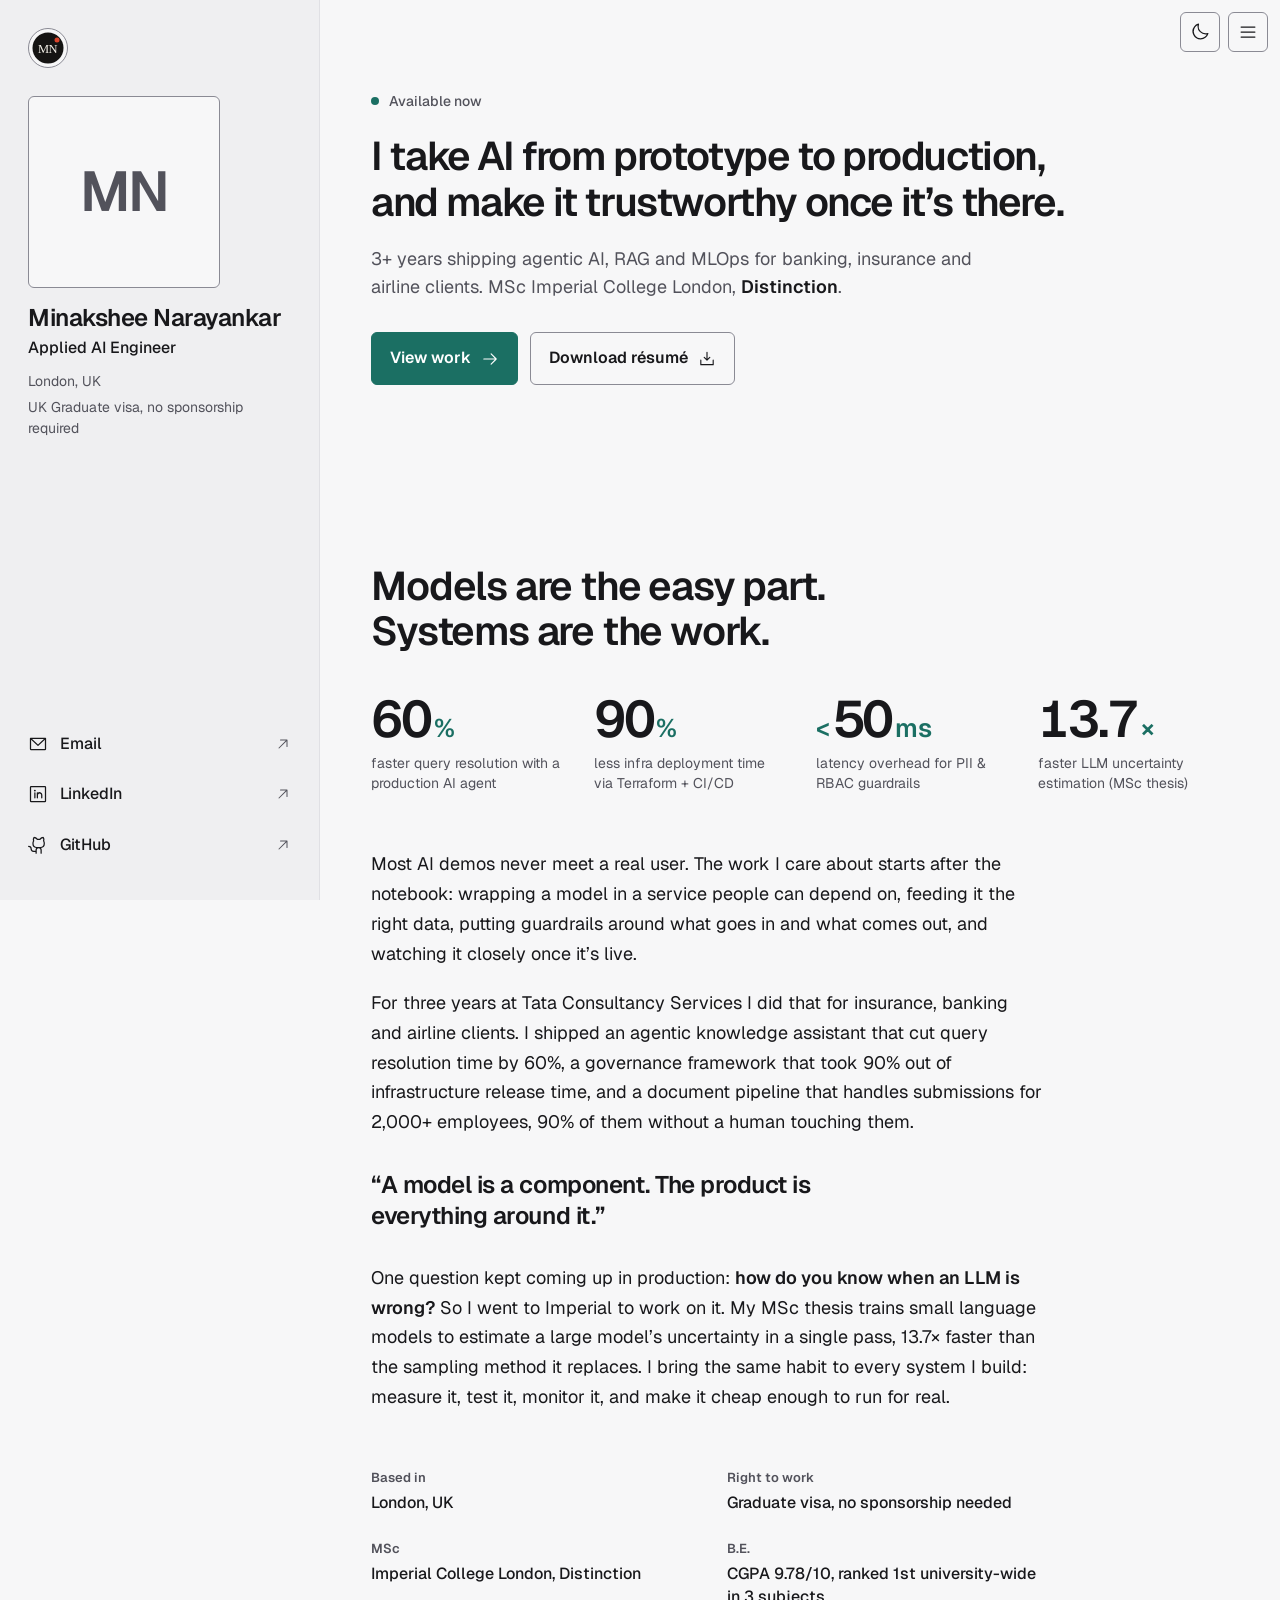
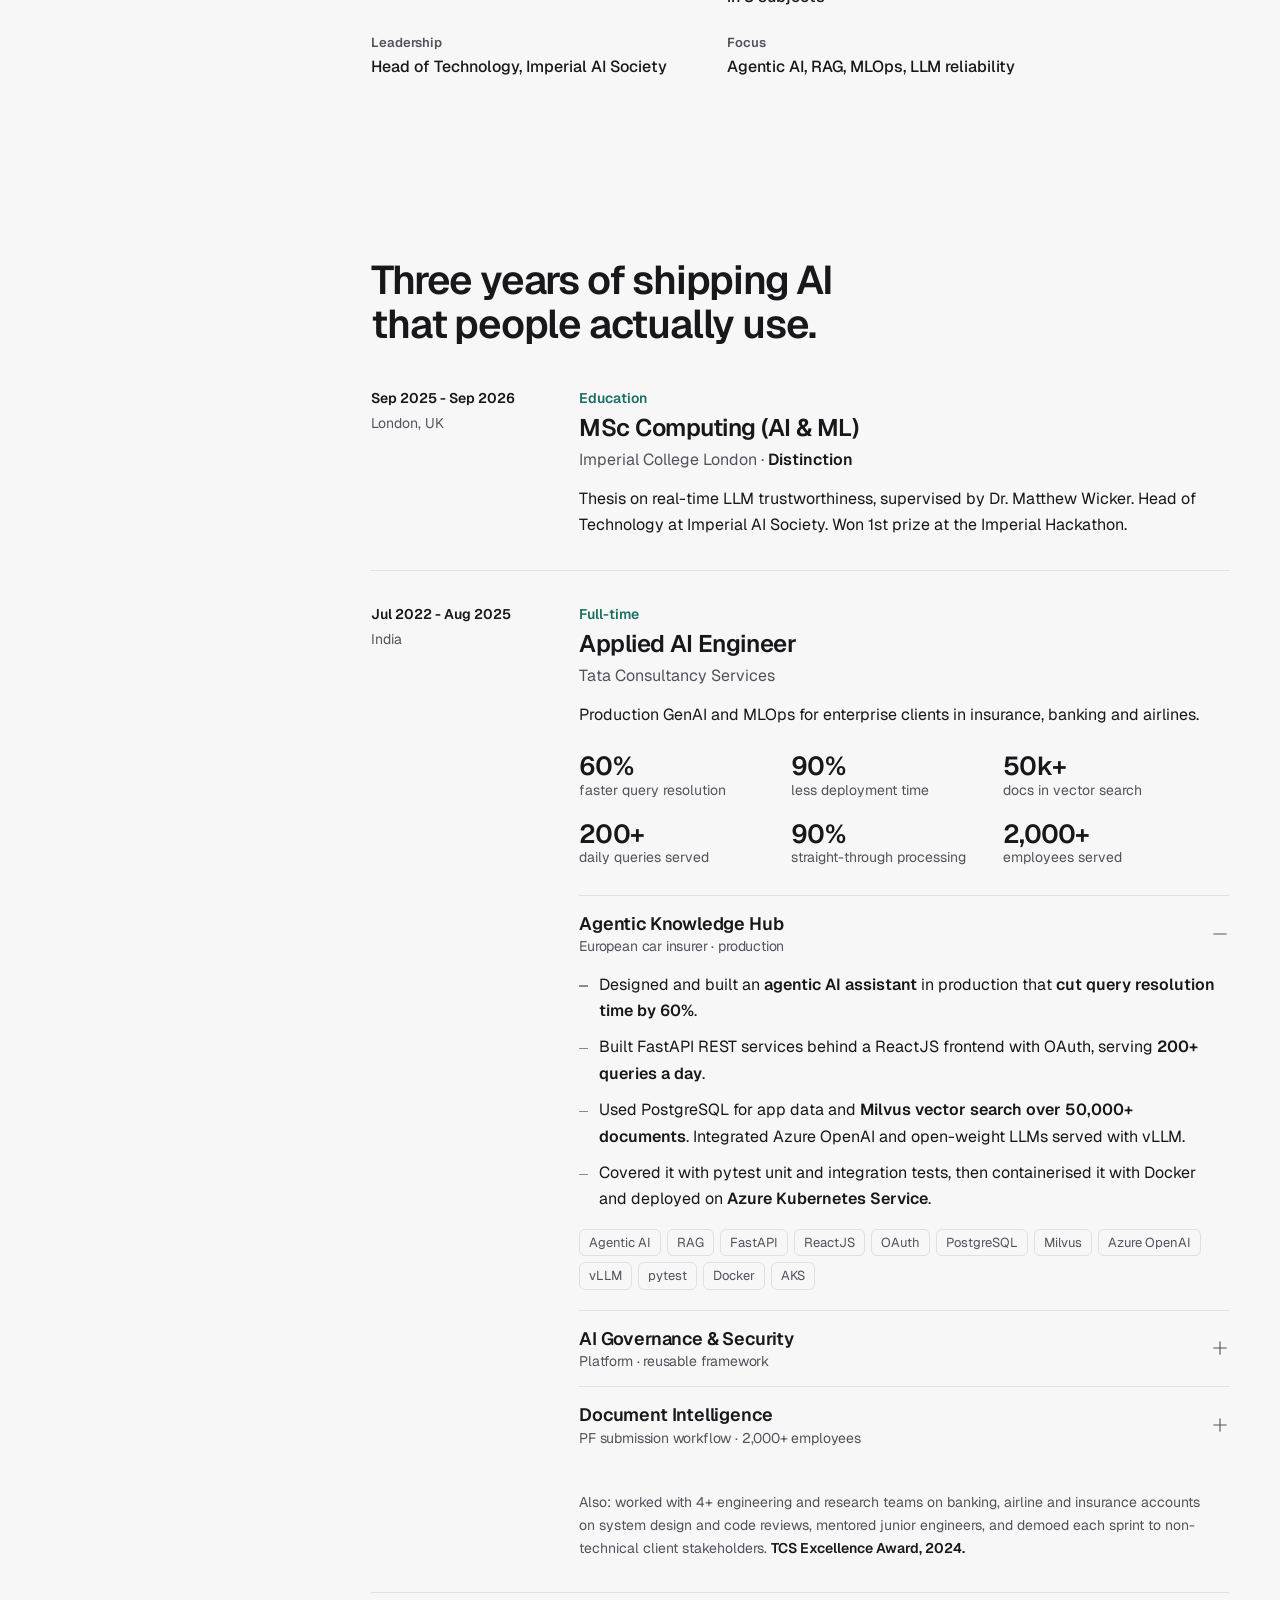
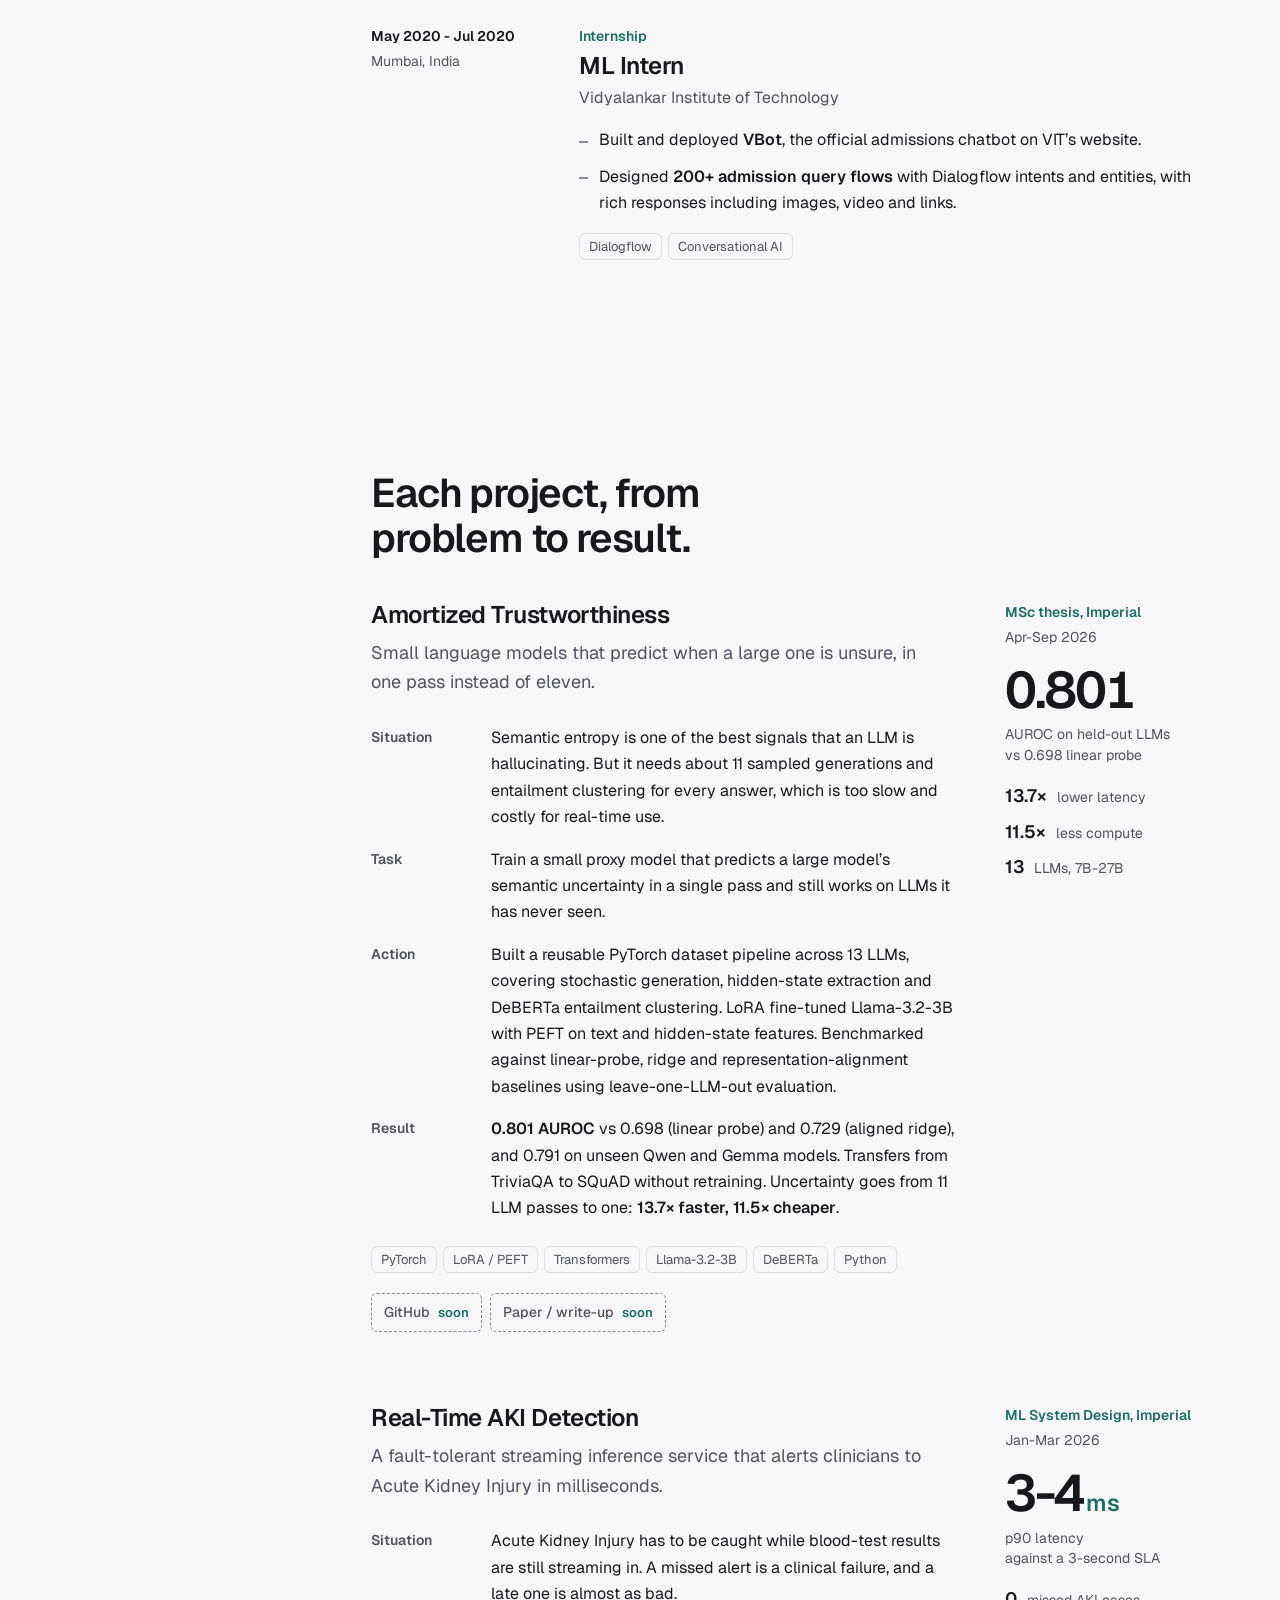
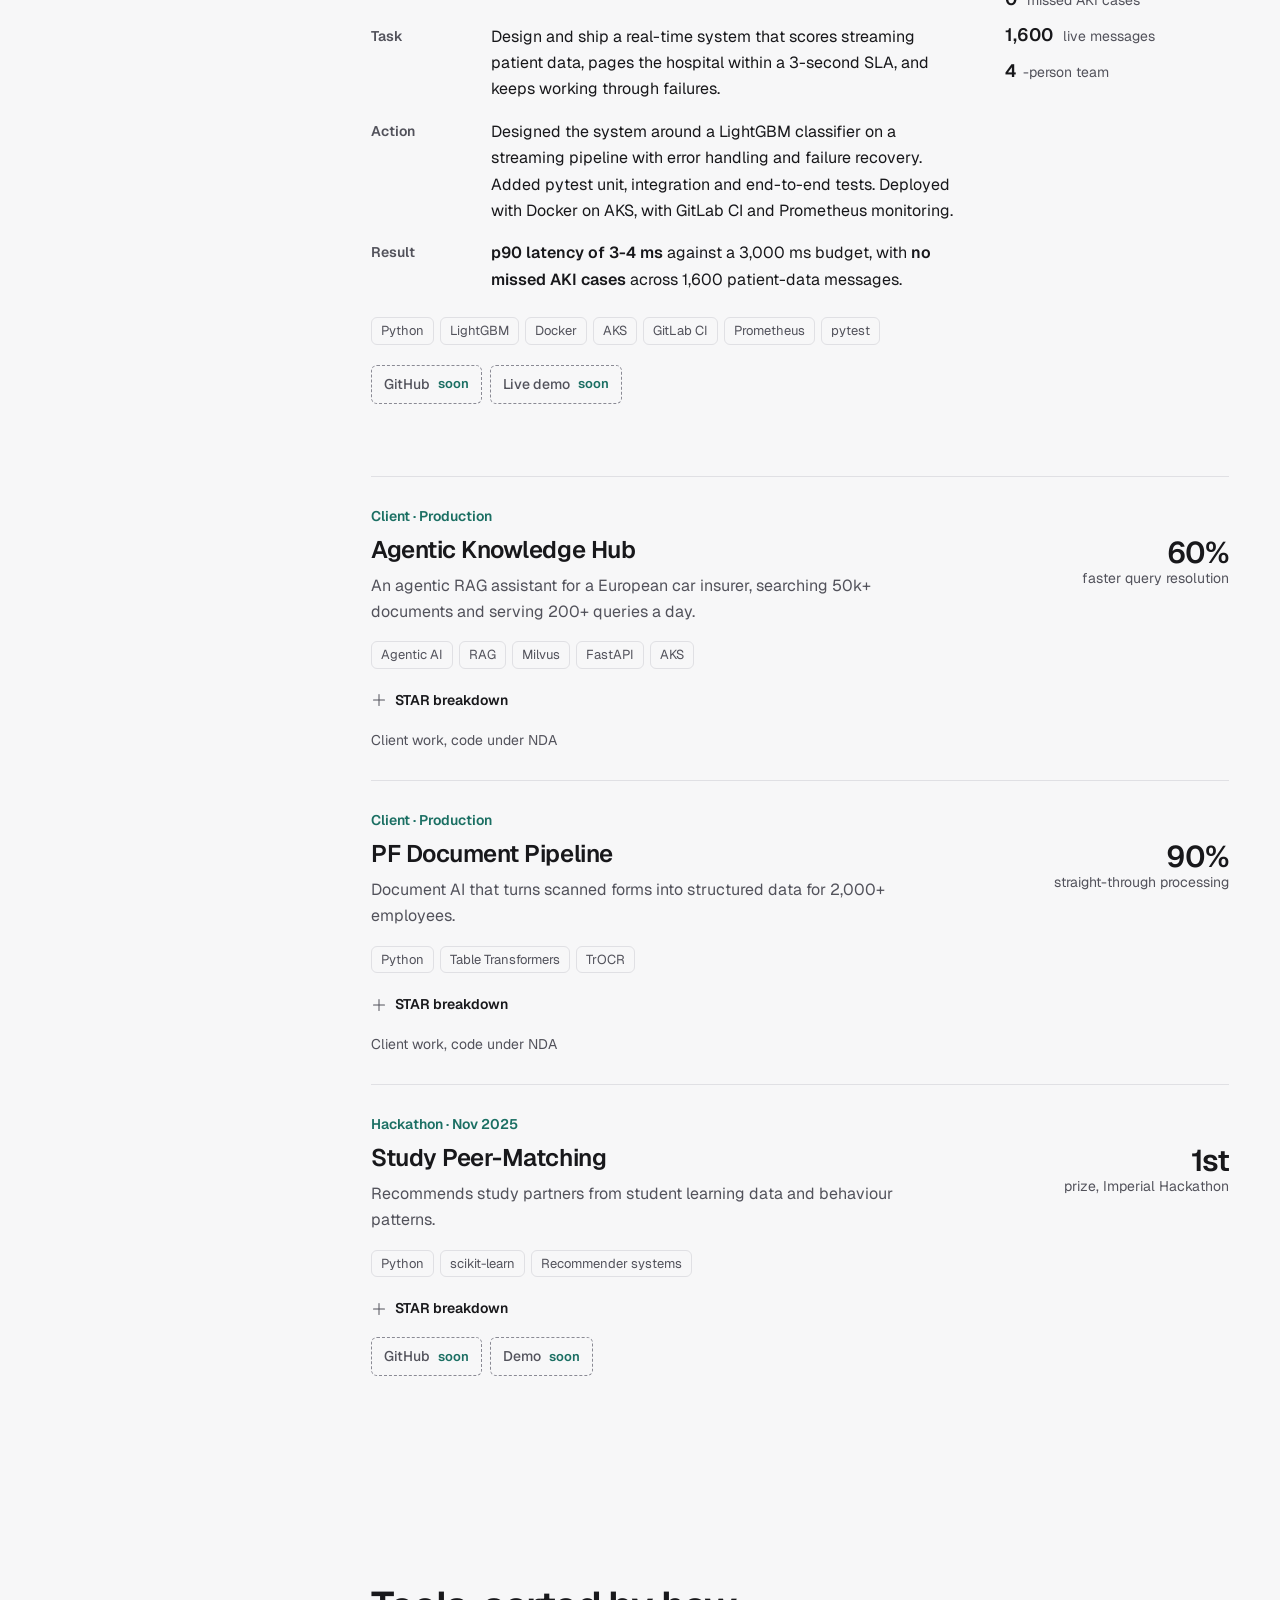
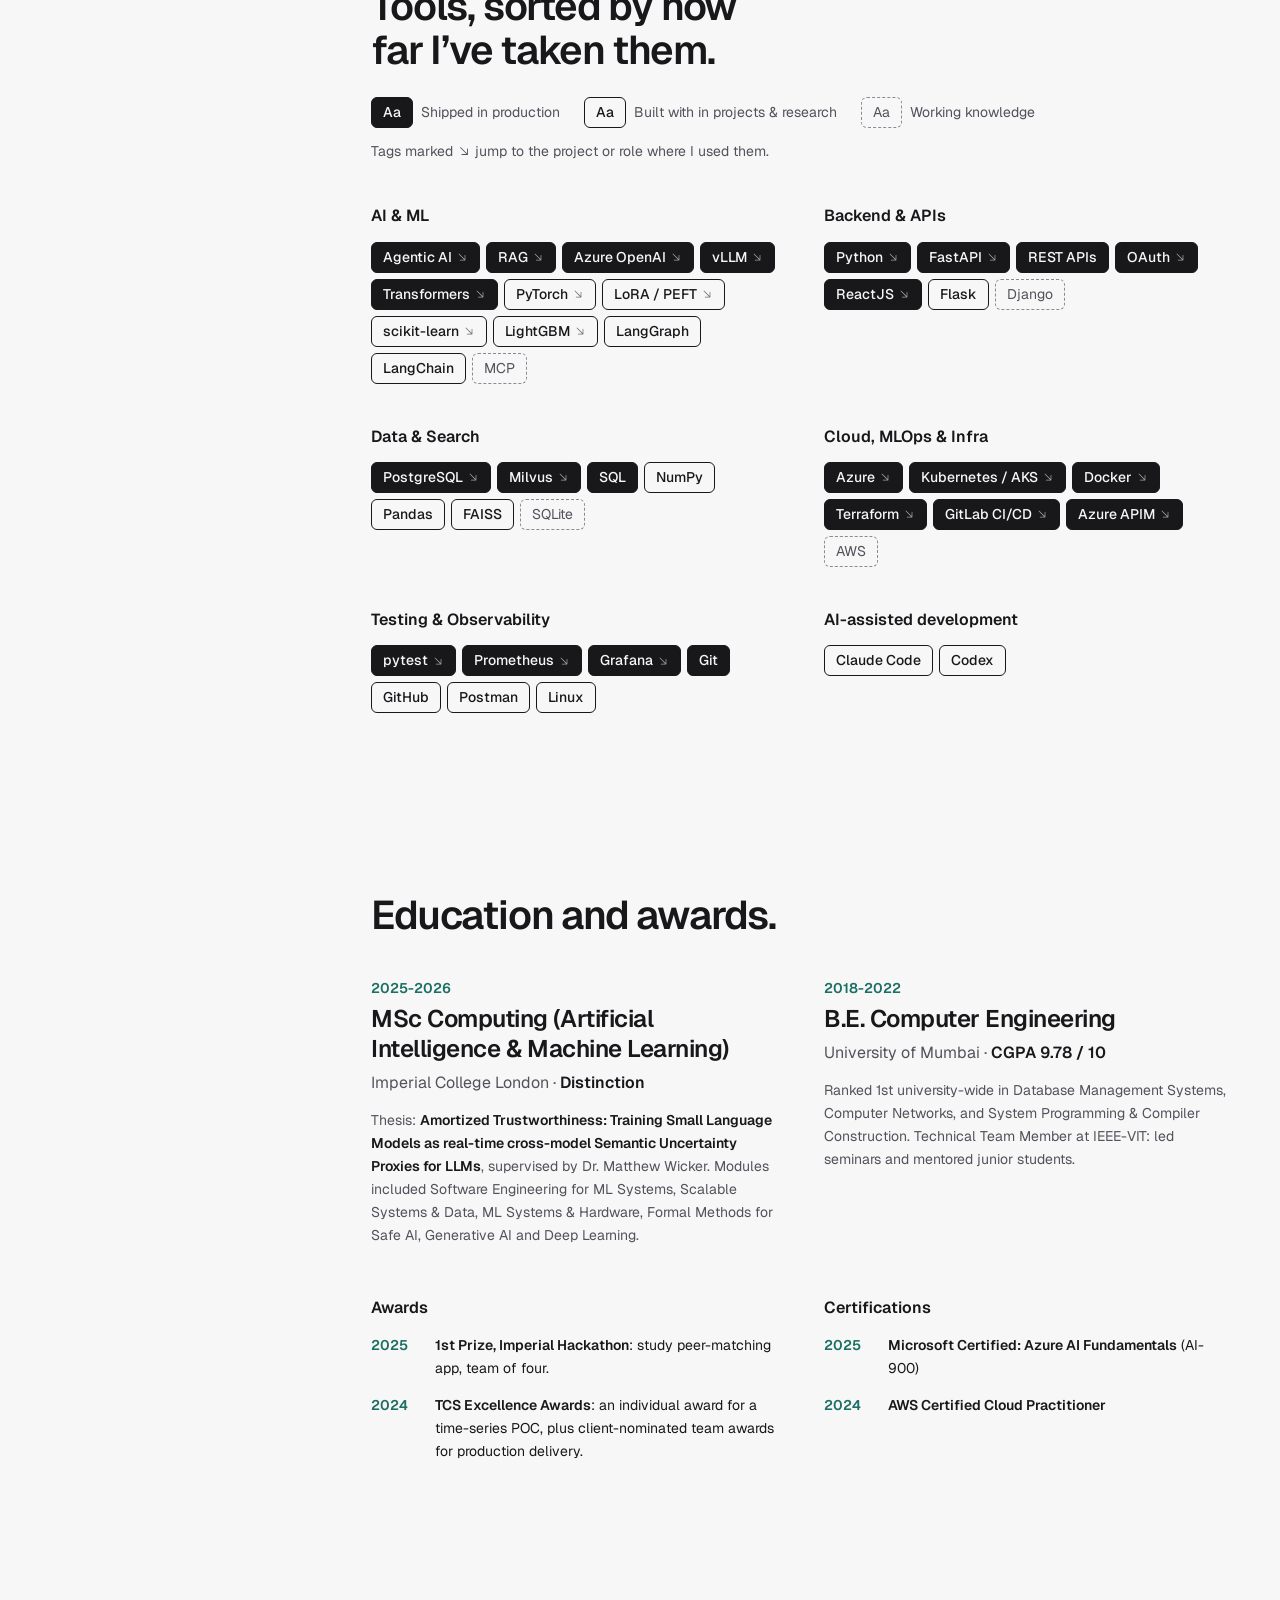
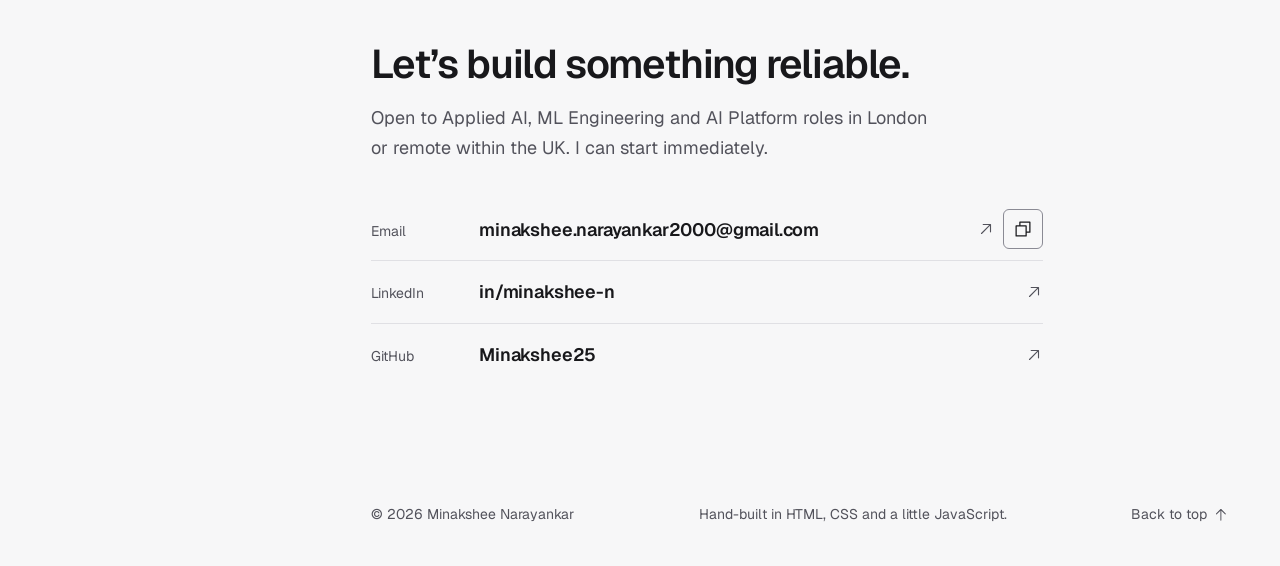
==== commit c3afad2c: "change ui and font" ====
--- a/index.html
+++ b/index.html
@@ -3,23 +3,23 @@
 <head>
   <meta charset="utf-8">
   <meta name="viewport" content="width=device-width, initial-scale=1">
-  <title>Minakshee Narayankar — Applied AI Engineer, London</title>
-  <meta name="description" content="Applied AI Engineer in London. 3+ years taking agentic AI, RAG and MLOps systems from prototype to production for banking and insurance clients. MSc Computing (AI & ML), Imperial College London — Distinction.">
+  <title>Minakshee Narayankar - Applied AI Engineer, London</title>
+  <meta name="description" content="Applied AI Engineer in London. 3+ years taking agentic AI, RAG and MLOps systems from prototype to production for banking and insurance clients. MSc Computing (AI & ML), Imperial College London, Distinction.">
   <meta name="author" content="Minakshee Narayankar">
   <!-- TODO: update if you deploy under a custom domain or a different GitHub username -->
   <link rel="canonical" href="https://minakshee25.github.io/">
 
   <meta property="og:type" content="website">
   <meta property="og:url" content="https://minakshee25.github.io/">
-  <meta property="og:title" content="Minakshee Narayankar — Applied AI Engineer">
-  <meta property="og:description" content="I take AI from prototype to production — and make it trustworthy once it's there. Agentic AI, RAG, MLOps. Imperial MSc (Distinction). London, available now.">
+  <meta property="og:title" content="Minakshee Narayankar - Applied AI Engineer">
+  <meta property="og:description" content="I take AI from prototype to production, and make it trustworthy once it's there. Agentic AI, RAG, MLOps. Imperial MSc (Distinction). London, available now.">
   <meta property="og:locale" content="en_GB">
   <meta name="twitter:card" content="summary">
-  <meta name="twitter:title" content="Minakshee Narayankar — Applied AI Engineer">
+  <meta name="twitter:title" content="Minakshee Narayankar - Applied AI Engineer">
   <meta name="twitter:description" content="Production AI systems: agentic AI, RAG, MLOps, LLM trustworthiness. London, available now.">
 
-  <meta name="theme-color" content="#F3F0E8" media="(prefers-color-scheme: light)">
-  <meta name="theme-color" content="#0F0F0E" media="(prefers-color-scheme: dark)">
+  <meta name="theme-color" content="#F7F7F8" media="(prefers-color-scheme: light)">
+  <meta name="theme-color" content="#0E0E10" media="(prefers-color-scheme: dark)">
   <meta name="color-scheme" content="light dark">
   <link rel="icon" href="assets/favicon.svg" type="image/svg+xml">
 
@@ -33,11 +33,476 @@
     })();
   </script>
 
-  <link rel="preload" href="assets/fonts/fraunces-latin.woff2" as="font" type="font/woff2" crossorigin>
-  <link rel="preload" href="assets/fonts/fraunces-italic-latin.woff2" as="font" type="font/woff2" crossorigin>
-  <link rel="preload" href="assets/fonts/inter-tight-latin.woff2" as="font" type="font/woff2" crossorigin>
-  <link rel="stylesheet" href="assets/css/styles.css">
-  <script src="assets/js/main.js" defer></script>
+  <link rel="preload" href="assets/fonts/geist-latin-wght.woff2" as="font" type="font/woff2" crossorigin>
+
+  <style>
+    /* =====================================================================
+       Font: Geist (variable), self-hosted, latin subset, SIL OFL
+       ===================================================================== */
+    @font-face {
+      font-family: "Geist";
+      font-style: normal;
+      font-weight: 100 900;
+      font-display: swap;
+      src: url("assets/fonts/geist-latin-wght.woff2") format("woff2");
+    }
+
+    /* =====================================================================
+       Tokens: zinc neutrals, one teal accent, one 6px radius. No gradients, no shadows.
+       ===================================================================== */
+    :root {
+      color-scheme: light;
+      --bg: #F7F7F8;
+      --surface: #EFEFF1;
+      --ink: #18181B;
+      --mut: #52525B;
+      --hair: #E0E0E4;
+      --line: #8A8A94;
+      --acc: #1B6F63;
+      --on-acc: #FFFFFF;
+      --r: 6px;
+
+      --sans: "Geist", system-ui, -apple-system, "Segoe UI", Roboto, "Helvetica Neue", Arial, sans-serif;
+
+      --fs-xs: .8125rem;
+      --fs-sm: .875rem;
+      --fs-base: 1rem;
+      --fs-lg: 1.125rem;
+      --fs-h3: clamp(1.25rem, 1.1rem + .6vw, 1.5rem);
+      --fs-h2: clamp(1.75rem, 1.3rem + 1.5vw, 2.5rem);
+      --fs-hero: clamp(1.875rem, 1.1rem + 2vw, 2.5rem);
+      --fs-num: clamp(2.25rem, 1.6rem + 2vw, 3.25rem);
+
+      --rail: 20rem;
+      --gutter: clamp(20px, 4vw, 56px);
+      --block: clamp(56px, 7vw, 96px);
+    }
+    @media (prefers-color-scheme: dark) {
+      :root:not([data-theme="light"]) {
+        color-scheme: dark;
+        --bg: #0E0E10;
+        --surface: #151518;
+        --ink: #EDEDEF;
+        --mut: #A1A1AA;
+        --hair: #26262B;
+        --line: #6E6E79;
+        --acc: #5DBFAE;
+        --on-acc: #0E0E10;
+      }
+    }
+    :root[data-theme="dark"] {
+      color-scheme: dark;
+      --bg: #0E0E10;
+      --surface: #151518;
+      --ink: #EDEDEF;
+      --mut: #A1A1AA;
+      --hair: #26262B;
+      --line: #6E6E79;
+      --acc: #5DBFAE;
+      --on-acc: #0E0E10;
+    }
+
+    /* =====================================================================
+       Base
+       ===================================================================== */
+    *, *::before, *::after { box-sizing: border-box; }
+    html { -webkit-text-size-adjust: 100%; scroll-behavior: smooth; }
+    body {
+      margin: 0;
+      background: var(--bg);
+      color: var(--ink);
+      font-family: var(--sans);
+      font-size: var(--fs-base);
+      line-height: 1.65;
+      -webkit-font-smoothing: antialiased;
+      text-rendering: optimizeLegibility;
+    }
+    h1, h2, h3, h4, p, ul, ol, dl, dd, blockquote { margin: 0; padding: 0; }
+    ul, ol { list-style: none; }
+    a { color: inherit; text-decoration: none; }
+    button { font: inherit; color: inherit; background: none; border: 0; padding: 0; cursor: pointer; }
+    strong, b { font-weight: 600; }
+    em { font-style: normal; font-weight: 600; }
+    img { max-width: 100%; display: block; }
+    ::selection { background: var(--acc); color: var(--on-acc); }
+    :focus-visible { outline: 2px solid var(--acc); outline-offset: 3px; border-radius: var(--r); }
+
+    .icon { width: 1.125em; height: 1.125em; fill: currentColor; flex: none; }
+
+    .skip-link {
+      position: absolute; left: 16px; top: -100px; z-index: 100;
+      background: var(--ink); color: var(--bg); padding: 10px 14px; border-radius: var(--r); font-weight: 600;
+    }
+    .skip-link:focus { top: 12px; }
+
+    /* =====================================================================
+       Top-right controls: theme switch + hamburger menu
+       ===================================================================== */
+    .topbar { position: fixed; top: 12px; right: 12px; z-index: 50; }
+    .controls { display: flex; gap: 8px; }
+    .icon-btn {
+      display: grid; place-items: center; width: 40px; height: 40px;
+      background: var(--bg); border: 1px solid var(--line); border-radius: var(--r);
+      transition: background .15s ease, transform .1s ease;
+    }
+    .icon-btn .icon { width: 20px; height: 20px; }
+    .icon-btn:hover { background: var(--surface); }
+    .icon-btn:active { transform: scale(.96); }
+
+    .i-sun, .i-x { display: none; }
+    :root[data-theme="dark"] .theme-toggle .i-sun { display: block; }
+    :root[data-theme="dark"] .theme-toggle .i-moon { display: none; }
+    @media (prefers-color-scheme: dark) {
+      :root:not([data-theme="light"]) .theme-toggle .i-sun { display: block; }
+      :root:not([data-theme="light"]) .theme-toggle .i-moon { display: none; }
+    }
+    .menu-toggle[aria-expanded="true"] .i-list { display: none; }
+    .menu-toggle[aria-expanded="true"] .i-x { display: block; }
+
+    .primary-nav {
+      position: absolute; top: calc(100% + 8px); right: 0;
+      width: min(15rem, calc(100vw - 24px));
+      background: var(--bg); border: 1px solid var(--line); border-radius: var(--r);
+      padding: 6px;
+      display: none;
+    }
+    .menu-open .primary-nav { display: block; }
+    :root:not(.js) .primary-nav { display: block; position: static; margin-top: 8px; }
+    .primary-nav a { display: block; padding: 10px 12px; border-radius: var(--r); font-size: var(--fs-base); font-weight: 500; }
+    .primary-nav a:hover { background: var(--surface); }
+    .primary-nav a[aria-current] { color: var(--acc); background: var(--surface); }
+
+    /* =====================================================================
+       Layout: profile rail on the left, content on the right
+       ===================================================================== */
+    .layout { display: grid; grid-template-columns: minmax(0, 1fr); }
+    @media (min-width: 1024px) {
+      .layout { grid-template-columns: var(--rail) minmax(0, 1fr); }
+    }
+
+    .profile {
+      display: flex; flex-direction: column; gap: 28px;
+      padding: 20px var(--gutter) 32px;
+      background: var(--surface);
+    }
+    @media (min-width: 1024px) {
+      .profile {
+        position: sticky; top: 0; height: 100dvh; overflow-y: auto;
+        padding: 28px 28px 32px;
+        border-right: 1px solid var(--hair);
+      }
+    }
+    .logo {
+      display: grid; place-items: center; width: 40px; height: 40px; flex: none;
+      background: #F7F7F8; border: 1px solid var(--line); border-radius: 50%;
+    }
+    .logo img { width: 32px; height: 32px; }
+
+    .identity { display: flex; flex-direction: column; gap: 16px; }
+    .avatar {
+      display: grid; place-items: center;
+      width: 100%; max-width: 12rem; aspect-ratio: 1;
+      background: var(--bg); border: 1px solid var(--line); border-radius: var(--r);
+      color: var(--mut); font-size: 3.5rem; font-weight: 600; letter-spacing: -.04em;
+    }
+    .name { font-size: var(--fs-h3); font-weight: 600; letter-spacing: -.02em; line-height: 1.2; }
+    .role { margin-top: 2px; font-size: var(--fs-base); font-weight: 500; }
+    .where, .visa { margin-top: 6px; font-size: var(--fs-sm); color: var(--mut); line-height: 1.45; }
+    .where { margin-top: 10px; }
+
+    .rail-links { display: grid; gap: 4px; margin-top: auto; }
+    .rail-links a {
+      display: flex; align-items: center; gap: 12px;
+      padding: 10px 12px; margin-inline: -12px; border-radius: var(--r);
+      font-weight: 500;
+      transition: background .15s ease, color .15s ease;
+    }
+    .rail-links a:hover { background: var(--bg); color: var(--acc); }
+    .rail-links .icon { width: 20px; height: 20px; }
+    .rail-links .go { margin-left: auto; width: 16px; height: 16px; color: var(--mut); }
+
+    @media (max-width: 1023px) {
+      .profile { gap: 20px; padding-top: 20px; }
+      .identity { flex-direction: row; align-items: center; gap: 16px; }
+      .avatar { width: 5.5rem; max-width: none; font-size: 1.75rem; flex: none; }
+      .rail-links { grid-auto-flow: column; justify-content: start; gap: 8px; margin-top: 0; }
+      .rail-links a { margin-inline: 0; border: 1px solid var(--line); background: var(--bg); }
+      .rail-links .go { display: none; }
+    }
+    @media (max-width: 520px) {
+      .rail-links { grid-auto-flow: row; }
+    }
+
+    main { min-width: 0; }
+    .wrap { width: 100%; max-width: 62rem; padding-inline: var(--gutter); }
+    @media (min-width: 1024px) { .wrap { margin-inline: 0; } }
+    .section { padding-block: var(--block); scroll-margin-top: 8px; }
+    .section-title { font-size: var(--fs-h2); font-weight: 600; letter-spacing: -.03em; line-height: 1.12; max-width: 24ch; text-wrap: balance; margin-bottom: 40px; }
+
+    /* =====================================================================
+       Buttons
+       ===================================================================== */
+    .btn {
+      display: inline-flex; align-items: center; justify-content: center; gap: 10px; white-space: nowrap;
+      padding: 12px 18px; border: 1px solid var(--line); border-radius: var(--r);
+      font-weight: 600; font-size: var(--fs-base);
+      transition: background .15s ease, border-color .15s ease, transform .1s ease;
+    }
+    .btn:active { transform: translateY(1px); }
+    .btn-primary { background: var(--acc); border-color: var(--acc); color: var(--on-acc); }
+    .btn-primary:hover { background: color-mix(in srgb, var(--acc) 82%, var(--ink)); border-color: transparent; }
+    .btn-ghost:hover { background: var(--surface); }
+
+    /* =====================================================================
+       Hero
+       ===================================================================== */
+    .hero { padding-top: clamp(32px, 7vw, 96px); padding-bottom: var(--block); }
+    .eyebrow { display: flex; align-items: center; gap: 10px; font-size: var(--fs-sm); font-weight: 500; color: var(--mut); margin-bottom: 20px; }
+    .eyebrow .dot { width: 8px; height: 8px; border-radius: 50%; background: var(--acc); }
+    .hero-title { font-size: var(--fs-hero); font-weight: 600; letter-spacing: -.035em; line-height: 1.15; max-width: 40ch; text-wrap: balance; }
+    .hero-lede { margin-top: 20px; max-width: 40rem; font-size: var(--fs-lg); line-height: 1.55; color: var(--mut); }
+    .hero-lede strong { color: var(--ink); }
+    .cta-row { display: flex; flex-wrap: wrap; gap: 12px; margin-top: 32px; }
+
+    /* =====================================================================
+       About
+       ===================================================================== */
+    .proof { display: grid; grid-template-columns: repeat(4, minmax(0, 1fr)); gap: 28px 32px; margin-bottom: 56px; }
+    .metric { display: grid; align-content: start; gap: 8px; }
+    .metric dd { order: -1; font-size: var(--fs-num); font-weight: 600; letter-spacing: -.04em; line-height: 1; font-variant-numeric: tabular-nums; }
+    .metric dt { font-size: var(--fs-sm); color: var(--mut); line-height: 1.45; max-width: 22ch; }
+    .unit { font-size: .5em; letter-spacing: 0; color: var(--acc); margin-left: .1em; }
+    .unit-pre { margin: 0 .1em 0 0; }
+
+    .about-body { display: grid; gap: 20px; max-width: 42rem; }
+    .about-body p { font-size: var(--fs-lg); line-height: 1.65; }
+    .pull { padding-block: 12px; font-size: var(--fs-h3); font-weight: 600; letter-spacing: -.02em; line-height: 1.3; max-width: 30ch; }
+    .pull p { font-size: inherit; line-height: inherit; }
+
+    .facts { margin-top: 56px; }
+    .facts dl { display: grid; grid-template-columns: repeat(2, minmax(0, 1fr)); gap: 24px 40px; max-width: 42rem; }
+    .facts dt { font-size: var(--fs-xs); font-weight: 600; color: var(--mut); margin-bottom: 2px; }
+    .facts dd { font-weight: 500; line-height: 1.45; }
+
+    /* =====================================================================
+       Experience
+       ===================================================================== */
+    .tl-item { display: grid; grid-template-columns: 11rem minmax(0, 1fr); gap: 0 32px; padding-block: 32px; }
+    .tl-item:first-child { padding-top: 0; }
+    .tl-item + .tl-item { border-top: 1px solid var(--hair); }
+    .tl-when { display: grid; align-content: start; gap: 2px; font-size: var(--fs-sm); }
+    .tl-dates { font-weight: 600; }
+    .tl-where { color: var(--mut); }
+    .tl-kicker { font-size: var(--fs-sm); font-weight: 600; color: var(--acc); margin-bottom: 4px; }
+    .tl-role { font-size: var(--fs-h3); font-weight: 600; letter-spacing: -.02em; line-height: 1.2; }
+    .tl-org { margin-top: 4px; color: var(--mut); }
+    .tl-org strong { color: var(--ink); }
+    .tl-summary { margin-top: 12px; max-width: 40rem; }
+    .tl-foot { margin-top: 28px; max-width: 40rem; color: var(--mut); font-size: var(--fs-sm); }
+    .tl-foot strong { color: var(--ink); }
+
+    .chips { display: grid; grid-template-columns: repeat(3, minmax(0, 11rem)); gap: 20px 36px; margin-top: 24px; }
+    .chips li { font-size: var(--fs-sm); color: var(--mut); line-height: 1.35; }
+    .chips b { display: block; font-size: 1.625rem; letter-spacing: -.03em; line-height: 1.1; color: var(--ink); }
+
+    .tracks { margin-top: 28px; }
+    .track { border-top: 1px solid var(--hair); }
+    .track-btn { display: flex; align-items: center; gap: 16px; width: 100%; text-align: left; padding: 16px 0; }
+    .track-name { flex: 1; font-size: var(--fs-lg); font-weight: 600; letter-spacing: -.01em; line-height: 1.3; }
+    .track-btn:hover .track-name { color: var(--acc); }
+    .track-meta { display: block; margin-top: 2px; font-size: var(--fs-sm); font-weight: 400; color: var(--mut); }
+    .track-btn .icon { color: var(--mut); width: 18px; height: 18px; }
+    .track-btn .i-minus { display: none; }
+    .track-btn[aria-expanded="true"] .i-minus { display: block; }
+    .track-btn[aria-expanded="true"] .i-plus { display: none; }
+
+    .track-panel { display: grid; grid-template-rows: 1fr; transition: grid-template-rows .25s ease; }
+    .track-inner { overflow: hidden; min-height: 0; }
+    .track[data-open="false"] .track-panel { grid-template-rows: 0fr; }
+    .track[data-open="false"] .track-inner { visibility: hidden; }
+    .track-inner > :last-child { margin-bottom: 20px; }
+
+    .impact { display: grid; gap: 10px; max-width: 40rem; margin-bottom: 16px; }
+    .impact li { position: relative; padding-left: 20px; }
+    .impact li::before { content: ""; position: absolute; left: 0; top: .85em; width: 9px; height: 1.5px; background: var(--line); }
+
+    .badges { display: flex; flex-wrap: wrap; gap: 6px; }
+    .badges li {
+      padding: 3px 9px; border: 1px solid var(--hair); border-radius: var(--r);
+      font-size: var(--fs-xs); color: var(--mut); line-height: 1.5;
+      transition: background .15s ease, color .15s ease, border-color .15s ease;
+    }
+    .badges li.is-hl, .tag.is-hl { background: var(--acc); border-color: var(--acc); color: var(--on-acc); }
+
+    /* =====================================================================
+       Selected work
+       ===================================================================== */
+    .feature { display: grid; grid-template-columns: minmax(0, 1fr) 14rem; gap: 24px 48px; }
+    .feature + .feature { margin-top: 72px; }
+    .feature-main { grid-column: 1; grid-row: 1; min-width: 0; }
+    .feature-aside { grid-column: 2; grid-row: 1; display: flex; flex-direction: column; gap: 16px; }
+    .feature-tag { display: grid; gap: 2px; font-size: var(--fs-sm); color: var(--mut); }
+    .feature-tag span:first-child { font-weight: 600; color: var(--acc); }
+    .feature-metric { display: grid; gap: 8px; }
+    .big { font-size: var(--fs-num); font-weight: 600; letter-spacing: -.04em; line-height: 1; font-variant-numeric: tabular-nums; }
+    .big small { font-size: .45em; letter-spacing: 0; margin-left: .1em; color: var(--acc); }
+    .big-label { font-size: var(--fs-sm); color: var(--mut); line-height: 1.45; }
+    .mini-metrics { display: grid; gap: 6px; font-size: var(--fs-sm); color: var(--mut); }
+    .mini-metrics b { color: var(--ink); font-size: var(--fs-lg); margin-right: 6px; }
+
+    .project-title { font-size: var(--fs-h3); font-weight: 600; letter-spacing: -.02em; line-height: 1.2; }
+    .project-desc { margin-top: 8px; font-size: var(--fs-lg); color: var(--mut); max-width: 36rem; }
+    .star { display: grid; gap: 16px; margin-top: 28px; }
+    .star > div { display: grid; grid-template-columns: 6.5rem minmax(0, 1fr); gap: 16px; }
+    .star dt { font-size: var(--fs-sm); font-weight: 600; color: var(--mut); padding-top: 1px; }
+    .star dd { max-width: 40rem; }
+    .star + .badges { margin-top: 24px; }
+    .project-links { display: flex; flex-wrap: wrap; gap: 8px; margin-top: 20px; }
+    .link-btn { display: inline-flex; align-items: center; gap: 8px; padding: 7px 12px; border: 1px dashed var(--line); border-radius: var(--r); font-size: var(--fs-sm); font-weight: 500; color: var(--mut); }
+    .soon { font-size: var(--fs-xs); color: var(--acc); font-weight: 600; }
+
+    .cards { margin-top: 72px; }
+    .card {
+      display: grid; grid-template-columns: minmax(0, 1fr) auto; gap: 8px 32px;
+      padding-block: 28px; border-top: 1px solid var(--hair);
+    }
+    .card > * { grid-column: 1 / -1; }
+    .card-tag { font-size: var(--fs-sm); color: var(--acc); font-weight: 600; }
+    .card-title { grid-column: 1; grid-row: 2; font-size: var(--fs-h3); font-weight: 600; letter-spacing: -.02em; line-height: 1.2; }
+    .card-metric { grid-column: 2; grid-row: 2 / 4; text-align: right; align-self: start; font-size: var(--fs-sm); color: var(--mut); line-height: 1.35; }
+    .card-metric b { display: block; font-size: 1.875rem; letter-spacing: -.03em; line-height: 1.1; color: var(--ink); }
+    .card-desc { grid-column: 1; grid-row: 3; color: var(--mut); max-width: 34rem; }
+    .card .badges { margin-top: 8px; }
+    .nda { font-size: var(--fs-sm); color: var(--mut); margin-top: 4px; }
+    .card .project-links { margin-top: 4px; }
+
+    .star-mini { margin-top: 8px; }
+    .star-mini summary {
+      display: inline-flex; align-items: center; gap: 8px; cursor: pointer; list-style: none;
+      font-size: var(--fs-sm); font-weight: 600; padding: 4px 0;
+    }
+    .star-mini summary::-webkit-details-marker { display: none; }
+    .star-mini summary .icon { width: 16px; height: 16px; color: var(--mut); }
+    .star-mini .i-minus { display: none; }
+    .star-mini[open] .i-minus { display: block; }
+    .star-mini[open] .i-plus { display: none; }
+    .star-mini summary:hover { color: var(--acc); }
+    .star-mini dl { display: grid; gap: 10px; margin-top: 12px; max-width: 40rem; }
+    .star-mini dl > div { display: grid; grid-template-columns: 6.5rem minmax(0, 1fr); gap: 16px; font-size: var(--fs-sm); }
+    .star-mini dt { font-weight: 600; color: var(--mut); }
+
+    /* =====================================================================
+       Skills
+       ===================================================================== */
+    .legend { display: flex; flex-wrap: wrap; gap: 8px 24px; margin: -16px 0 12px; font-size: var(--fs-sm); color: var(--mut); }
+    .legend li { display: flex; align-items: center; gap: 8px; }
+    .hint-js { display: none; font-size: var(--fs-sm); color: var(--mut); margin-bottom: 40px; }
+    .js .hint-js { display: block; }
+    .hint-js .icon { width: 14px; height: 14px; vertical-align: -2px; }
+
+    .skill-groups { display: grid; grid-template-columns: repeat(2, minmax(0, 1fr)); gap: 40px 48px; }
+    .skill-cat { font-size: var(--fs-base); font-weight: 600; margin-bottom: 12px; }
+    .tags { display: flex; flex-wrap: wrap; gap: 6px; }
+    .tag {
+      display: inline-flex; align-items: center; gap: 4px; padding: 4px 11px;
+      font-size: var(--fs-sm); font-weight: 500; line-height: 1.5;
+      border: 1px solid var(--ink); border-radius: var(--r);
+      transition: background .15s ease, color .15s ease, border-color .15s ease;
+    }
+    .tier-1 { background: var(--ink); color: var(--bg); }
+    .tier-2 { background: transparent; color: var(--ink); }
+    .tier-3 { border: 1px dashed var(--line); color: var(--mut); font-weight: 400; }
+    .tag.is-linked { cursor: pointer; }
+    .tag.is-linked::after {
+      content: ""; width: 12px; height: 12px; background: currentColor; opacity: .6;
+      -webkit-mask: var(--jump) center / contain no-repeat; mask: var(--jump) center / contain no-repeat;
+    }
+    .tag.is-linked:hover { background: var(--acc); border-color: var(--acc); color: var(--on-acc); }
+
+    /* =====================================================================
+       Education and recognition
+       ===================================================================== */
+    .edu-grid { display: grid; grid-template-columns: repeat(2, minmax(0, 1fr)); gap: 48px 48px; }
+    .edu-when { font-size: var(--fs-sm); font-weight: 600; color: var(--acc); }
+    .edu-title { margin-top: 4px; font-size: var(--fs-h3); font-weight: 600; letter-spacing: -.02em; line-height: 1.25; }
+    .edu-org { margin-top: 6px; color: var(--mut); }
+    .edu-org strong { color: var(--ink); }
+    .edu-detail { margin-top: 12px; font-size: var(--fs-sm); color: var(--mut); max-width: 32rem; }
+    .edu-detail em { color: var(--ink); }
+    .recog-head { font-size: var(--fs-base); font-weight: 600; margin-bottom: 12px; }
+    .recog-list { display: grid; gap: 14px; }
+    .recog-list li { display: grid; grid-template-columns: 3.25rem minmax(0, 1fr); gap: 12px; font-size: var(--fs-sm); }
+    .recog-year { font-weight: 600; color: var(--acc); }
+
+    /* =====================================================================
+       Contact
+       ===================================================================== */
+    .contact-title { font-size: var(--fs-h2); font-weight: 600; letter-spacing: -.03em; line-height: 1.12; max-width: 20ch; text-wrap: balance; }
+    .contact-lede { margin-top: 16px; max-width: 36rem; font-size: var(--fs-lg); color: var(--mut); }
+    .contact-links { margin-top: 36px; max-width: 42rem; }
+    .contact-links li { display: flex; align-items: center; gap: 8px; }
+    .contact-links li + li { border-top: 1px solid var(--hair); }
+    .contact-link { flex: 1; min-width: 0; display: flex; align-items: baseline; gap: 20px; padding: 16px 0; transition: color .15s ease; }
+    .cl-label { flex: none; width: 5.5rem; font-size: var(--fs-sm); color: var(--mut); }
+    .cl-value { flex: 1; min-width: 0; font-size: var(--fs-lg); font-weight: 600; letter-spacing: -.01em; overflow-wrap: anywhere; }
+    .contact-link .icon { color: var(--mut); width: 18px; height: 18px; align-self: center; }
+    .contact-link:hover { color: var(--acc); }
+
+    /* =====================================================================
+       Footer and toast
+       ===================================================================== */
+    .site-footer { padding-block: 28px 40px; font-size: var(--fs-sm); color: var(--mut); }
+    .footer-inner { display: flex; flex-wrap: wrap; justify-content: space-between; gap: 8px 24px; }
+    .to-top { display: inline-flex; align-items: center; gap: 6px; }
+    .to-top:hover { color: var(--acc); }
+
+    .toast {
+      position: fixed; left: 50%; bottom: 24px; z-index: 90;
+      transform: translate(-50%, 12px); opacity: 0; pointer-events: none;
+      background: var(--ink); color: var(--bg); padding: 10px 16px; border-radius: var(--r);
+      font-size: var(--fs-sm); font-weight: 500;
+      transition: opacity .2s ease, transform .2s ease;
+    }
+    .toast.is-on { opacity: 1; transform: translate(-50%, 0); }
+
+    /* =====================================================================
+       Motion: a short reveal on scroll (shows where to look) and tap feedback
+       ===================================================================== */
+    .js .reveal { opacity: 0; transform: translateY(8px); transition: opacity .4s ease, transform .4s ease; }
+    .js .reveal.is-in { opacity: 1; transform: none; }
+    .is-flash { animation: flash 1.4s ease-out; }
+    @keyframes flash {
+      0% { outline: 2px solid var(--acc); outline-offset: 8px; }
+      100% { outline: 2px solid transparent; outline-offset: 8px; }
+    }
+    @media (prefers-reduced-motion: reduce) {
+      html { scroll-behavior: auto; }
+      *, *::before, *::after { animation: none !important; transition: none !important; }
+      .js .reveal { opacity: 1; transform: none; }
+    }
+
+    /* =====================================================================
+       Responsive
+       ===================================================================== */
+    @media (max-width: 900px) {
+      .proof { grid-template-columns: repeat(2, minmax(0, 1fr)); }
+      .tl-item { grid-template-columns: minmax(0, 1fr); }
+      .tl-when { grid-auto-flow: column; justify-content: start; gap: 16px; margin-bottom: 12px; }
+      .feature { grid-template-columns: minmax(0, 1fr); }
+      .feature-aside, .feature-main { grid-column: 1; grid-row: auto; }
+      .skill-groups, .edu-grid { grid-template-columns: minmax(0, 1fr); }
+    }
+    @media (max-width: 560px) {
+      .chips { grid-template-columns: repeat(2, minmax(0, 1fr)); }
+      .facts dl { grid-template-columns: minmax(0, 1fr); }
+      .star > div, .star-mini dl > div { grid-template-columns: minmax(0, 1fr); gap: 2px; }
+      .card { grid-template-columns: minmax(0, 1fr); }
+      .card-title, .card-desc, .card-metric { grid-column: 1; grid-row: auto; text-align: left; }
+      .contact-link { flex-wrap: wrap; gap: 2px 12px; }
+      .cl-label { width: 100%; }
+      .cta-row .btn { flex: 1 1 100%; }
+    }
+  </style>
 
   <script type="application/ld+json">
   {
@@ -62,143 +527,165 @@
 </head>
 
 <body>
+  <!-- Icons: Phosphor Icons (regular), MIT licence, https://phosphoricons.com -->
+  <svg width="0" height="0" style="position:absolute" aria-hidden="true" focusable="false">
+    <symbol id="i-arrow-down-right" viewBox="0 0 256 256"><path d="M200,88V192a8,8,0,0,1-8,8H88a8,8,0,0,1,0-16h84.69L58.34,69.66A8,8,0,0,1,69.66,58.34L184,172.69V88a8,8,0,0,1,16,0Z"/></symbol>
+    <symbol id="i-arrow-right" viewBox="0 0 256 256"><path d="M221.66,133.66l-72,72a8,8,0,0,1-11.32-11.32L196.69,136H40a8,8,0,0,1,0-16H196.69L138.34,61.66a8,8,0,0,1,11.32-11.32l72,72A8,8,0,0,1,221.66,133.66Z"/></symbol>
+    <symbol id="i-arrow-up" viewBox="0 0 256 256"><path d="M205.66,117.66a8,8,0,0,1-11.32,0L136,59.31V216a8,8,0,0,1-16,0V59.31L61.66,117.66a8,8,0,0,1-11.32-11.32l72-72a8,8,0,0,1,11.32,0l72,72A8,8,0,0,1,205.66,117.66Z"/></symbol>
+    <symbol id="i-arrow-up-right" viewBox="0 0 256 256"><path d="M200,64V168a8,8,0,0,1-16,0V83.31L69.66,197.66a8,8,0,0,1-11.32-11.32L172.69,72H88a8,8,0,0,1,0-16H192A8,8,0,0,1,200,64Z"/></symbol>
+    <symbol id="i-copy" viewBox="0 0 256 256"><path d="M216,32H88a8,8,0,0,0-8,8V80H40a8,8,0,0,0-8,8V216a8,8,0,0,0,8,8H168a8,8,0,0,0,8-8V176h40a8,8,0,0,0,8-8V40A8,8,0,0,0,216,32ZM160,208H48V96H160Zm48-48H176V88a8,8,0,0,0-8-8H96V48H208Z"/></symbol>
+    <symbol id="i-download-simple" viewBox="0 0 256 256"><path d="M224,144v64a8,8,0,0,1-8,8H40a8,8,0,0,1-8-8V144a8,8,0,0,1,16,0v56H208V144a8,8,0,0,1,16,0Zm-101.66,5.66a8,8,0,0,0,11.32,0l40-40a8,8,0,0,0-11.32-11.32L136,124.69V32a8,8,0,0,0-16,0v92.69L93.66,98.34a8,8,0,0,0-11.32,11.32Z"/></symbol>
+    <symbol id="i-envelope-simple" viewBox="0 0 256 256"><path d="M224,48H32a8,8,0,0,0-8,8V192a16,16,0,0,0,16,16H216a16,16,0,0,0,16-16V56A8,8,0,0,0,224,48ZM203.43,64,128,133.15,52.57,64ZM216,192H40V74.19l82.59,75.71a8,8,0,0,0,10.82,0L216,74.19V192Z"/></symbol>
+    <symbol id="i-github-logo" viewBox="0 0 256 256"><path d="M208.31,75.68A59.78,59.78,0,0,0,202.93,28,8,8,0,0,0,196,24a59.75,59.75,0,0,0-48,24H124A59.75,59.75,0,0,0,76,24a8,8,0,0,0-6.93,4,59.78,59.78,0,0,0-5.38,47.68A58.14,58.14,0,0,0,56,104v8a56.06,56.06,0,0,0,48.44,55.47A39.8,39.8,0,0,0,96,192v8H72a24,24,0,0,1-24-24A40,40,0,0,0,8,136a8,8,0,0,0,0,16,24,24,0,0,1,24,24,40,40,0,0,0,40,40H96v16a8,8,0,0,0,16,0V192a24,24,0,0,1,48,0v40a8,8,0,0,0,16,0V192a39.8,39.8,0,0,0-8.44-24.53A56.06,56.06,0,0,0,216,112v-8A58.14,58.14,0,0,0,208.31,75.68ZM200,112a40,40,0,0,1-40,40H112a40,40,0,0,1-40-40v-8a41.74,41.74,0,0,1,6.9-22.48A8,8,0,0,0,80,73.83a43.81,43.81,0,0,1,.79-33.58,43.88,43.88,0,0,1,32.32,20.06A8,8,0,0,0,119.82,64h32.35a8,8,0,0,0,6.74-3.69,43.87,43.87,0,0,1,32.32-20.06A43.81,43.81,0,0,1,192,73.83a8.09,8.09,0,0,0,1,7.65A41.72,41.72,0,0,1,200,104Z"/></symbol>
+    <symbol id="i-linkedin-logo" viewBox="0 0 256 256"><path d="M216,24H40A16,16,0,0,0,24,40V216a16,16,0,0,0,16,16H216a16,16,0,0,0,16-16V40A16,16,0,0,0,216,24Zm0,192H40V40H216V216ZM96,112v64a8,8,0,0,1-16,0V112a8,8,0,0,1,16,0Zm88,28v36a8,8,0,0,1-16,0V140a20,20,0,0,0-40,0v36a8,8,0,0,1-16,0V112a8,8,0,0,1,15.79-1.78A36,36,0,0,1,184,140ZM100,84A12,12,0,1,1,88,72,12,12,0,0,1,100,84Z"/></symbol>
+    <symbol id="i-list" viewBox="0 0 256 256"><path d="M224,128a8,8,0,0,1-8,8H40a8,8,0,0,1,0-16H216A8,8,0,0,1,224,128ZM40,72H216a8,8,0,0,0,0-16H40a8,8,0,0,0,0,16ZM216,184H40a8,8,0,0,0,0,16H216a8,8,0,0,0,0-16Z"/></symbol>
+    <symbol id="i-minus" viewBox="0 0 256 256"><path d="M224,128a8,8,0,0,1-8,8H40a8,8,0,0,1,0-16H216A8,8,0,0,1,224,128Z"/></symbol>
+    <symbol id="i-moon" viewBox="0 0 256 256"><path d="M233.54,142.23a8,8,0,0,0-8-2,88.08,88.08,0,0,1-109.8-109.8,8,8,0,0,0-10-10,104.84,104.84,0,0,0-52.91,37A104,104,0,0,0,136,224a103.09,103.09,0,0,0,62.52-20.88,104.84,104.84,0,0,0,37-52.91A8,8,0,0,0,233.54,142.23ZM188.9,190.34A88,88,0,0,1,65.66,67.11a89,89,0,0,1,31.4-26A106,106,0,0,0,96,56,104.11,104.11,0,0,0,200,160a106,106,0,0,0,14.92-1.06A89,89,0,0,1,188.9,190.34Z"/></symbol>
+    <symbol id="i-plus" viewBox="0 0 256 256"><path d="M224,128a8,8,0,0,1-8,8H136v80a8,8,0,0,1-16,0V136H40a8,8,0,0,1,0-16h80V40a8,8,0,0,1,16,0v80h80A8,8,0,0,1,224,128Z"/></symbol>
+    <symbol id="i-sun" viewBox="0 0 256 256"><path d="M120,40V16a8,8,0,0,1,16,0V40a8,8,0,0,1-16,0Zm72,88a64,64,0,1,1-64-64A64.07,64.07,0,0,1,192,128Zm-16,0a48,48,0,1,0-48,48A48.05,48.05,0,0,0,176,128ZM58.34,69.66A8,8,0,0,0,69.66,58.34l-16-16A8,8,0,0,0,42.34,53.66Zm0,116.68-16,16a8,8,0,0,0,11.32,11.32l16-16a8,8,0,0,0-11.32-11.32ZM192,72a8,8,0,0,0,5.66-2.34l16-16a8,8,0,0,0-11.32-11.32l-16,16A8,8,0,0,0,192,72Zm5.66,114.34a8,8,0,0,0-11.32,11.32l16,16a8,8,0,0,0,11.32-11.32ZM48,128a8,8,0,0,0-8-8H16a8,8,0,0,0,0,16H40A8,8,0,0,0,48,128Zm80,80a8,8,0,0,0-8,8v24a8,8,0,0,0,16,0V216A8,8,0,0,0,128,208Zm112-88H216a8,8,0,0,0,0,16h24a8,8,0,0,0,0-16Z"/></symbol>
+    <symbol id="i-x" viewBox="0 0 256 256"><path d="M205.66,194.34a8,8,0,0,1-11.32,11.32L128,139.31,61.66,205.66a8,8,0,0,1-11.32-11.32L116.69,128,50.34,61.66A8,8,0,0,1,61.66,50.34L128,116.69l66.34-66.35a8,8,0,0,1,11.32,11.32L139.31,128Z"/></symbol>
+  </svg>
+
   <a class="skip-link" href="#main">Skip to content</a>
 
-  <!-- ============ HEADER ============ -->
-  <header class="site-header">
-    <div class="wrap header-inner">
-      <a class="brand" href="#top">
-        <span class="brand-mark" aria-hidden="true">MN</span>
-        <span class="brand-name">Minakshee Narayankar</span>
-      </a>
-
-      <nav id="primary-nav" class="primary-nav" aria-label="Primary">
-        <ul>
-          <li><a href="#about">About</a></li>
-          <li><a href="#experience">Experience</a></li>
-          <li><a href="#work">Work</a></li>
-          <li><a href="#skills">Skills</a></li>
-          <li><a href="#contact">Contact</a></li>
-        </ul>
-      </nav>
-
-      <div class="header-actions">
-        <button class="icon-btn theme-toggle" type="button" aria-pressed="false" aria-label="Dark mode">
-          <svg class="i-sun" viewBox="0 0 24 24" width="18" height="18" aria-hidden="true"><circle cx="12" cy="12" r="4.2" fill="none" stroke="currentColor" stroke-width="1.6"/><path d="M12 2.5v2.2M12 19.3v2.2M4.6 4.6l1.6 1.6M17.8 17.8l1.6 1.6M2.5 12h2.2M19.3 12h2.2M4.6 19.4l1.6-1.6M17.8 6.2l1.6-1.6" stroke="currentColor" stroke-width="1.6" stroke-linecap="round"/></svg>
-          <svg class="i-moon" viewBox="0 0 24 24" width="18" height="18" aria-hidden="true"><path d="M20 14.6A8.2 8.2 0 0 1 9.4 4a8.2 8.2 0 1 0 10.6 10.6Z" fill="none" stroke="currentColor" stroke-width="1.6" stroke-linejoin="round"/></svg>
-        </button>
-        <a class="btn btn-small" href="assets/Minakshee_Narayankar_Resume.pdf" download>Résumé <span aria-hidden="true">↓</span></a>
-        <button class="icon-btn menu-toggle" type="button" aria-expanded="false" aria-controls="primary-nav" aria-label="Menu">
-          <span class="menu-bars" aria-hidden="true"></span>
-        </button>
+  <!-- ============ TOP-RIGHT CONTROLS ============ -->
+  <header class="topbar">
+    <div class="controls">
+      <button class="icon-btn theme-toggle" type="button" aria-pressed="false" aria-label="Dark mode">
+        <svg class="icon i-sun" aria-hidden="true"><use href="#i-sun"/></svg>
+        <svg class="icon i-moon" aria-hidden="true"><use href="#i-moon"/></svg>
+      </button>
+      <button class="icon-btn menu-toggle" type="button" aria-expanded="false" aria-controls="primary-nav" aria-label="Menu">
+        <svg class="icon i-list" aria-hidden="true"><use href="#i-list"/></svg>
+        <svg class="icon i-x" aria-hidden="true"><use href="#i-x"/></svg>
+      </button>
+    </div>
+
+    <nav id="primary-nav" class="primary-nav" aria-label="Primary">
+      <ul>
+        <li><a href="#about">About</a></li>
+        <li><a href="#experience">Experience</a></li>
+        <li><a href="#work">Work</a></li>
+        <li><a href="#skills">Skills</a></li>
+        <li><a href="#education">Education</a></li>
+        <li><a href="#contact">Contact</a></li>
+      </ul>
+    </nav>
+  </header>
+
+  <div class="layout">
+
+    <!-- ============ PROFILE RAIL ============ -->
+    <aside class="profile" aria-label="Profile">
+      <a class="logo" href="#top" aria-label="Minakshee Narayankar, back to top"><img src="assets/favicon.svg" width="32" height="32" alt=""></a>
+
+      <div class="identity">
+        <!-- TODO: replace this placeholder with a portrait, for example <img class="avatar" src="assets/avatar.jpg" alt="Minakshee Narayankar" width="192" height="192"> -->
+        <div class="avatar" role="img" aria-label="Portrait placeholder">MN</div>
+        <div class="who">
+          <p class="name">Minakshee Narayankar</p>
+          <p class="role">Applied AI Engineer</p>
+          <p class="where">London, UK</p>
+          <p class="visa">UK Graduate visa, no sponsorship required</p>
+        </div>
       </div>
-    </div>
-  </header>
-
-  <main id="main">
-
-    <!-- ============ HERO ============ -->
-    <section class="hero" id="top" aria-labelledby="hero-title">
-      <div class="wrap hero-grid">
-        <p class="eyebrow hero-eyebrow"><span class="pulse" aria-hidden="true"></span>Applied AI Engineer — London · Available now</p>
+
+      <ul class="rail-links" aria-label="Links">
+        <li><a href="mailto:minakshee.narayankar2000@gmail.com"><svg class="icon" aria-hidden="true"><use href="#i-envelope-simple"/></svg>Email<svg class="icon go" aria-hidden="true"><use href="#i-arrow-up-right"/></svg></a></li>
+        <li><a href="https://www.linkedin.com/in/minakshee-n" target="_blank" rel="noopener"><svg class="icon" aria-hidden="true"><use href="#i-linkedin-logo"/></svg>LinkedIn<svg class="icon go" aria-hidden="true"><use href="#i-arrow-up-right"/></svg></a></li>
+        <li><a href="https://github.com/Minakshee25" target="_blank" rel="noopener"><svg class="icon" aria-hidden="true"><use href="#i-github-logo"/></svg>GitHub<svg class="icon go" aria-hidden="true"><use href="#i-arrow-up-right"/></svg></a></li>
+      </ul>
+    </aside>
+
+    <main id="main">
+
+      <!-- ============ HERO ============ -->
+      <section class="wrap hero" id="top" aria-labelledby="hero-title">
+        <p class="eyebrow"><span class="dot" aria-hidden="true"></span>Available now</p>
 
         <h1 id="hero-title" class="hero-title">
-          I take AI from <em>prototype</em> to <em>production</em>&nbsp;— and make it trustworthy once it’s there.
+          I take AI from prototype to production, and make it trustworthy once it’s there.
         </h1>
 
-        <div class="hero-side">
-          <p class="hero-lede">
-            3+ years shipping agentic AI, RAG and MLOps for banking, insurance and airline clients at Tata Consultancy Services.
-            MSc Computing (AI&nbsp;&amp;&nbsp;ML), Imperial College London&nbsp;— <strong>Distinction</strong>.
-          </p>
-          <p class="hero-visa">UK Graduate visa · no sponsorship required</p>
-          <div class="cta-row">
-            <a class="btn btn-primary" href="#work">View work <span class="arrow" aria-hidden="true">→</span></a>
-            <a class="btn btn-ghost" href="assets/Minakshee_Narayankar_Resume.pdf" download>Download résumé <span class="arrow arrow-down" aria-hidden="true">↓</span></a>
-          </div>
+        <p class="hero-lede">
+          3+ years shipping agentic AI, RAG and MLOps for banking, insurance and airline clients.
+          MSc Imperial College London, <strong>Distinction</strong>.
+        </p>
+
+        <div class="cta-row">
+          <a class="btn btn-primary" href="#work">View work <svg class="icon" aria-hidden="true"><use href="#i-arrow-right"/></svg></a>
+          <a class="btn btn-ghost" href="assets/Minakshee_Narayankar_Resume.pdf" download>Download résumé <svg class="icon" aria-hidden="true"><use href="#i-download-simple"/></svg></a>
         </div>
-
-        <dl class="proof" aria-label="Selected results">
+      </section>
+
+      <!-- ============ ABOUT ============ -->
+      <section class="wrap section" id="about" aria-labelledby="about-title">
+        <h2 id="about-title" class="section-title reveal">Models are the easy part. Systems are the work.</h2>
+
+        <dl class="proof reveal" aria-label="Selected results">
           <div class="metric">
             <dt>faster query resolution with a production AI agent</dt>
-            <dd><span data-count="60">60</span><span class="unit">%</span></dd>
+            <dd>60<span class="unit">%</span></dd>
           </div>
           <div class="metric">
             <dt>less infra deployment time via Terraform + CI/CD</dt>
-            <dd><span data-count="90">90</span><span class="unit">%</span></dd>
+            <dd>90<span class="unit">%</span></dd>
           </div>
           <div class="metric">
             <dt>latency overhead for PII &amp; RBAC guardrails</dt>
-            <dd><span class="unit unit-pre">&lt;</span><span data-count="50">50</span><span class="unit">ms</span></dd>
+            <dd><span class="unit unit-pre">&lt;</span>50<span class="unit">ms</span></dd>
           </div>
           <div class="metric">
             <dt>faster LLM uncertainty estimation (MSc thesis)</dt>
-            <dd><span data-count="13.7" data-decimals="1">13.7</span><span class="unit">×</span></dd>
+            <dd>13.7<span class="unit">×</span></dd>
           </div>
         </dl>
-      </div>
-    </section>
-
-    <!-- ============ 01 ABOUT ============ -->
-    <section class="section" id="about" aria-labelledby="about-title">
-      <div class="wrap">
-        <header class="section-head reveal">
-          <p class="section-num"><span>01</span> About</p>
-          <h2 id="about-title" class="section-title">Models are the easy part. <em>Systems</em> are the work.</h2>
-        </header>
-
-        <div class="about-grid">
-          <div class="about-body reveal">
-            <p class="dropcap">
-              Most AI demos never meet a real user. The work I care about starts after the notebook: wrapping a model in a
-              service people can depend on, feeding it the right data, putting guardrails around what goes in and what
-              comes out, and watching it closely once it’s live.
-            </p>
-            <p>
-              For three years at Tata Consultancy Services I did that for insurance, banking and airline clients. I shipped
-              an agentic knowledge assistant that cut query resolution time by 60%, a governance framework that took 90%
-              out of infrastructure release time, and a document pipeline that handles submissions for 2,000+ employees,
-              90% of them without a human touching them.
-            </p>
-            <blockquote class="pull">
-              <p>“A model is a component. The product is everything around it.”</p>
-            </blockquote>
-            <p>
-              One question kept coming up in production: <em>how do you know when an LLM is wrong?</em> So I went to Imperial
-              to work on it. My MSc thesis trains small language models to estimate a large model’s uncertainty in a single
-              pass, 13.7× faster than the sampling method it replaces. I bring the same habit to every system I build:
-              measure it, test it, monitor it, and make it cheap enough to run for real.
-            </p>
-          </div>
-
-          <aside class="facts reveal" aria-label="Quick facts">
-            <dl>
-              <div><dt>Based in</dt><dd>London, UK</dd></div>
-              <div><dt>Right to work</dt><dd>Graduate visa, no sponsorship needed</dd></div>
-              <div><dt>MSc</dt><dd>Imperial College London, Distinction</dd></div>
-              <div><dt>B.E.</dt><dd>CGPA 9.78/10, ranked 1st university-wide in 3 subjects</dd></div>
-              <div><dt>Leadership</dt><dd>Head of Technology, Imperial AI Society</dd></div>
-              <div><dt>Focus</dt><dd>Agentic AI · RAG · MLOps · LLM reliability</dd></div>
-            </dl>
-          </aside>
+
+        <div class="about-body reveal">
+          <p>
+            Most AI demos never meet a real user. The work I care about starts after the notebook: wrapping a model in a
+            service people can depend on, feeding it the right data, putting guardrails around what goes in and what
+            comes out, and watching it closely once it’s live.
+          </p>
+          <p>
+            For three years at Tata Consultancy Services I did that for insurance, banking and airline clients. I shipped
+            an agentic knowledge assistant that cut query resolution time by 60%, a governance framework that took 90%
+            out of infrastructure release time, and a document pipeline that handles submissions for 2,000+ employees,
+            90% of them without a human touching them.
+          </p>
+          <blockquote class="pull">
+            <p>“A model is a component. The product is everything around it.”</p>
+          </blockquote>
+          <p>
+            One question kept coming up in production: <em>how do you know when an LLM is wrong?</em> So I went to Imperial
+            to work on it. My MSc thesis trains small language models to estimate a large model’s uncertainty in a single
+            pass, 13.7× faster than the sampling method it replaces. I bring the same habit to every system I build:
+            measure it, test it, monitor it, and make it cheap enough to run for real.
+          </p>
         </div>
-      </div>
-    </section>
-
-    <!-- ============ 02 EXPERIENCE ============ -->
-    <section class="section" id="experience" aria-labelledby="experience-title">
-      <div class="wrap">
-        <header class="section-head reveal">
-          <p class="section-num"><span>02</span> Experience</p>
-          <h2 id="experience-title" class="section-title">Three years of shipping AI that people <em>actually</em> use.</h2>
-        </header>
+
+        <aside class="facts reveal" aria-label="Quick facts">
+          <dl>
+            <div><dt>Based in</dt><dd>London, UK</dd></div>
+            <div><dt>Right to work</dt><dd>Graduate visa, no sponsorship needed</dd></div>
+            <div><dt>MSc</dt><dd>Imperial College London, Distinction</dd></div>
+            <div><dt>B.E.</dt><dd>CGPA 9.78/10, ranked 1st university-wide in 3 subjects</dd></div>
+            <div><dt>Leadership</dt><dd>Head of Technology, Imperial AI Society</dd></div>
+            <div><dt>Focus</dt><dd>Agentic AI, RAG, MLOps, LLM reliability</dd></div>
+          </dl>
+        </aside>
+      </section>
+
+      <!-- ============ EXPERIENCE ============ -->
+      <section class="wrap section" id="experience" aria-labelledby="experience-title">
+        <h2 id="experience-title" class="section-title reveal">Three years of shipping AI that people actually use.</h2>
 
         <ol class="timeline">
 
           <!-- Imperial (education, keeps the timeline continuous) -->
           <li class="tl-item tl-edu reveal">
             <div class="tl-when">
-              <span class="tl-dates"><time datetime="2025-09">Sep 2025</time> – <time datetime="2026-09">Sep 2026</time></span>
+              <span class="tl-dates"><time datetime="2025-09">Sep 2025</time> - <time datetime="2026-09">Sep 2026</time></span>
               <span class="tl-where">London, UK</span>
             </div>
             <div class="tl-body">
@@ -215,7 +702,7 @@
           <!-- TCS -->
           <li class="tl-item reveal">
             <div class="tl-when">
-              <span class="tl-dates"><time datetime="2022-07">Jul 2022</time> – <time datetime="2025-08">Aug 2025</time></span>
+              <span class="tl-dates"><time datetime="2022-07">Jul 2022</time> - <time datetime="2025-08">Aug 2025</time></span>
               <span class="tl-where">India</span>
             </div>
             <div class="tl-body">
@@ -237,9 +724,8 @@
                 <div class="track">
                   <h4 class="track-head">
                     <button class="track-btn" type="button" aria-expanded="true" aria-controls="track-hub">
-                      <span class="track-idx">A</span>
                       <span class="track-name">Agentic Knowledge Hub <span class="track-meta">European car insurer · production</span></span>
-                      <span class="track-icon" aria-hidden="true"></span>
+                      <svg class="icon i-plus" aria-hidden="true"><use href="#i-plus"/></svg><svg class="icon i-minus" aria-hidden="true"><use href="#i-minus"/></svg>
                     </button>
                   </h4>
                   <div class="track-panel" id="track-hub">
@@ -260,9 +746,8 @@
                 <div class="track" data-default="closed">
                   <h4 class="track-head">
                     <button class="track-btn" type="button" aria-expanded="true" aria-controls="track-gov">
-                      <span class="track-idx">B</span>
                       <span class="track-name">AI Governance &amp; Security <span class="track-meta">Platform · reusable framework</span></span>
-                      <span class="track-icon" aria-hidden="true"></span>
+                      <svg class="icon i-plus" aria-hidden="true"><use href="#i-plus"/></svg><svg class="icon i-minus" aria-hidden="true"><use href="#i-minus"/></svg>
                     </button>
                   </h4>
                   <div class="track-panel" id="track-gov">
@@ -282,9 +767,8 @@
                 <div class="track" data-default="closed">
                   <h4 class="track-head">
                     <button class="track-btn" type="button" aria-expanded="true" aria-controls="track-doc">
-                      <span class="track-idx">C</span>
                       <span class="track-name">Document Intelligence <span class="track-meta">PF submission workflow · 2,000+ employees</span></span>
-                      <span class="track-icon" aria-hidden="true"></span>
+                      <svg class="icon i-plus" aria-hidden="true"><use href="#i-plus"/></svg><svg class="icon i-minus" aria-hidden="true"><use href="#i-minus"/></svg>
                     </button>
                   </h4>
                   <div class="track-panel" id="track-doc">
@@ -312,14 +796,14 @@
           <!-- VIT -->
           <li class="tl-item reveal">
             <div class="tl-when">
-              <span class="tl-dates"><time datetime="2020-05">May 2020</time> – <time datetime="2020-07">Jul 2020</time></span>
+              <span class="tl-dates"><time datetime="2020-05">May 2020</time> - <time datetime="2020-07">Jul 2020</time></span>
               <span class="tl-where">Mumbai, India</span>
             </div>
             <div class="tl-body">
               <p class="tl-kicker">Internship</p>
               <h3 class="tl-role">ML Intern</h3>
               <p class="tl-org">Vidyalankar Institute of Technology</p>
-              <ul class="impact">
+              <ul class="impact" style="margin-top:16px">
                 <li>Built and deployed <strong>VBot</strong>, the official admissions chatbot on VIT’s website.</li>
                 <li>Designed <strong>200+ admission query flows</strong> with Dialogflow intents and entities, with rich responses including images, video and links.</li>
               </ul>
@@ -329,54 +813,48 @@
             </div>
           </li>
         </ol>
-      </div>
-    </section>
-
-    <!-- ============ 03 WORK ============ -->
-    <section class="section" id="work" aria-labelledby="work-title">
-      <div class="wrap">
-        <header class="section-head reveal">
-          <p class="section-num"><span>03</span> Selected work</p>
-          <h2 id="work-title" class="section-title">Each project, from problem to <em>result</em>.</h2>
-          <p class="section-note">Each project is laid out as Situation → Task → Action → Result.</p>
-        </header>
+      </section>
+
+      <!-- ============ WORK ============ -->
+      <section class="wrap section" id="work" aria-labelledby="work-title">
+        <h2 id="work-title" class="section-title reveal">Each project, from problem to result.</h2>
 
         <!-- Featured 1 -->
         <article class="feature reveal" id="project-trust" aria-labelledby="p1-title">
           <div class="feature-aside">
-            <p class="feature-tag">MSc thesis · Imperial · Apr–Sep 2026</p>
+            <p class="feature-tag"><span>MSc thesis, Imperial</span><span>Apr-Sep 2026</span></p>
             <p class="feature-metric"><span class="big">0.801</span><span class="big-label">AUROC on held-out LLMs<br>vs 0.698 linear probe</span></p>
             <ul class="mini-metrics">
               <li><b>13.7×</b> lower latency</li>
               <li><b>11.5×</b> less compute</li>
-              <li><b>13</b> LLMs, 7B–27B</li>
+              <li><b>13</b> LLMs, 7B-27B</li>
             </ul>
           </div>
           <div class="feature-main">
             <h3 id="p1-title" class="project-title">Amortized Trustworthiness</h3>
             <p class="project-desc">Small language models that predict when a large one is unsure, in one pass instead of eleven.</p>
             <dl class="star">
-              <div><dt><span>S</span>Situation</dt><dd>Semantic entropy is one of the best signals that an LLM is hallucinating. But it needs about 11 sampled generations and entailment clustering for every answer, which is too slow and costly for real-time use.</dd></div>
-              <div><dt><span>T</span>Task</dt><dd>Train a small proxy model that predicts a large model’s semantic uncertainty in a single pass and still works on LLMs it has never seen.</dd></div>
-              <div><dt><span>A</span>Action</dt><dd>Built a reusable PyTorch dataset pipeline across 13 LLMs, covering stochastic generation, hidden-state extraction and DeBERTa entailment clustering. LoRA fine-tuned Llama-3.2-3B with PEFT on text and hidden-state features. Benchmarked against linear-probe, ridge and representation-alignment baselines using leave-one-LLM-out evaluation.</dd></div>
-              <div><dt><span>R</span>Result</dt><dd><strong>0.801 AUROC</strong> vs 0.698 (linear probe) and 0.729 (aligned ridge), and 0.791 on unseen Qwen and Gemma models. Transfers from TriviaQA to SQuAD without retraining. Uncertainty goes from 11 LLM passes to one: <strong>13.7× faster, 11.5× cheaper</strong>.</dd></div>
+              <div><dt>Situation</dt><dd>Semantic entropy is one of the best signals that an LLM is hallucinating. But it needs about 11 sampled generations and entailment clustering for every answer, which is too slow and costly for real-time use.</dd></div>
+              <div><dt>Task</dt><dd>Train a small proxy model that predicts a large model’s semantic uncertainty in a single pass and still works on LLMs it has never seen.</dd></div>
+              <div><dt>Action</dt><dd>Built a reusable PyTorch dataset pipeline across 13 LLMs, covering stochastic generation, hidden-state extraction and DeBERTa entailment clustering. LoRA fine-tuned Llama-3.2-3B with PEFT on text and hidden-state features. Benchmarked against linear-probe, ridge and representation-alignment baselines using leave-one-LLM-out evaluation.</dd></div>
+              <div><dt>Result</dt><dd><strong>0.801 AUROC</strong> vs 0.698 (linear probe) and 0.729 (aligned ridge), and 0.791 on unseen Qwen and Gemma models. Transfers from TriviaQA to SQuAD without retraining. Uncertainty goes from 11 LLM passes to one: <strong>13.7× faster, 11.5× cheaper</strong>.</dd></div>
             </dl>
             <ul class="badges" aria-label="Stack">
               <li data-tech="pytorch">PyTorch</li><li data-tech="peft">LoRA / PEFT</li><li data-tech="transformers">Transformers</li><li>Llama-3.2-3B</li><li>DeBERTa</li><li data-tech="python">Python</li>
             </ul>
+            <!-- TODO: turn these into real links (<a href="...">) once the URLs exist -->
             <div class="project-links">
-              <!-- TODO: replace href="#" with the repository URL and remove data-placeholder -->
-              <a class="link-btn" href="#" data-placeholder>GitHub <span class="soon">soon</span></a>
-              <a class="link-btn" href="#" data-placeholder>Paper / write-up <span class="soon">soon</span></a>
+              <span class="link-btn" aria-disabled="true">GitHub <span class="soon">soon</span></span>
+              <span class="link-btn" aria-disabled="true">Paper / write-up <span class="soon">soon</span></span>
             </div>
           </div>
         </article>
 
         <!-- Featured 2 -->
-        <article class="feature feature-alt reveal" id="project-aki" aria-labelledby="p2-title">
+        <article class="feature reveal" id="project-aki" aria-labelledby="p2-title">
           <div class="feature-aside">
-            <p class="feature-tag">ML System Design · Imperial · Jan–Mar 2026</p>
-            <p class="feature-metric"><span class="big">3–4<small>ms</small></span><span class="big-label">p90 latency<br>against a 3-second SLA</span></p>
+            <p class="feature-tag"><span>ML System Design, Imperial</span><span>Jan-Mar 2026</span></p>
+            <p class="feature-metric"><span class="big">3-4<small>ms</small></span><span class="big-label">p90 latency<br>against a 3-second SLA</span></p>
             <ul class="mini-metrics">
               <li><b>0</b> missed AKI cases</li>
               <li><b>1,600</b> live messages</li>
@@ -387,41 +865,41 @@
             <h3 id="p2-title" class="project-title">Real-Time AKI Detection</h3>
             <p class="project-desc">A fault-tolerant streaming inference service that alerts clinicians to Acute Kidney Injury in milliseconds.</p>
             <dl class="star">
-              <div><dt><span>S</span>Situation</dt><dd>Acute Kidney Injury has to be caught while blood-test results are still streaming in. A missed alert is a clinical failure, and a late one is almost as bad.</dd></div>
-              <div><dt><span>T</span>Task</dt><dd>Design and ship a real-time system that scores streaming patient data, pages the hospital within a 3-second SLA, and keeps working through failures.</dd></div>
-              <div><dt><span>A</span>Action</dt><dd>Designed the system around a LightGBM classifier on a streaming pipeline with error handling and failure recovery. Added pytest unit, integration and end-to-end tests. Deployed with Docker on AKS, with GitLab CI and Prometheus monitoring.</dd></div>
-              <div><dt><span>R</span>Result</dt><dd><strong>p90 latency of 3–4 ms</strong> against a 3,000 ms budget, with <strong>no missed AKI cases</strong> across 1,600 patient-data messages.</dd></div>
+              <div><dt>Situation</dt><dd>Acute Kidney Injury has to be caught while blood-test results are still streaming in. A missed alert is a clinical failure, and a late one is almost as bad.</dd></div>
+              <div><dt>Task</dt><dd>Design and ship a real-time system that scores streaming patient data, pages the hospital within a 3-second SLA, and keeps working through failures.</dd></div>
+              <div><dt>Action</dt><dd>Designed the system around a LightGBM classifier on a streaming pipeline with error handling and failure recovery. Added pytest unit, integration and end-to-end tests. Deployed with Docker on AKS, with GitLab CI and Prometheus monitoring.</dd></div>
+              <div><dt>Result</dt><dd><strong>p90 latency of 3-4 ms</strong> against a 3,000 ms budget, with <strong>no missed AKI cases</strong> across 1,600 patient-data messages.</dd></div>
             </dl>
             <ul class="badges" aria-label="Stack">
               <li data-tech="python">Python</li><li data-tech="lightgbm">LightGBM</li><li data-tech="docker">Docker</li><li data-tech="aks">AKS</li><li data-tech="gitlab-ci">GitLab CI</li><li data-tech="prometheus">Prometheus</li><li data-tech="pytest">pytest</li>
             </ul>
+            <!-- TODO: turn these into real links (<a href="...">) once the URLs exist -->
             <div class="project-links">
-              <!-- TODO: replace href="#" with the repository URL and remove data-placeholder -->
-              <a class="link-btn" href="#" data-placeholder>GitHub <span class="soon">soon</span></a>
-              <a class="link-btn" href="#" data-placeholder>Live demo <span class="soon">soon</span></a>
+              <span class="link-btn" aria-disabled="true">GitHub <span class="soon">soon</span></span>
+              <span class="link-btn" aria-disabled="true">Live demo <span class="soon">soon</span></span>
             </div>
           </div>
         </article>
 
-        <!-- Compact cards -->
+        <!-- Compact projects -->
         <div class="cards">
           <article class="card reveal" aria-labelledby="p3-title">
             <p class="card-tag">Client · Production</p>
             <h3 id="p3-title" class="card-title">Agentic Knowledge Hub</h3>
             <p class="card-metric"><b>60%</b> faster query resolution</p>
             <p class="card-desc">An agentic RAG assistant for a European car insurer, searching 50k+ documents and serving 200+ queries a day.</p>
+            <ul class="badges" aria-label="Stack">
+              <li data-tech="agentic">Agentic AI</li><li data-tech="rag">RAG</li><li data-tech="milvus">Milvus</li><li data-tech="fastapi">FastAPI</li><li data-tech="aks">AKS</li>
+            </ul>
             <details class="star-mini">
-              <summary>STAR breakdown</summary>
+              <summary><svg class="icon i-plus" aria-hidden="true"><use href="#i-plus"/></svg><svg class="icon i-minus" aria-hidden="true"><use href="#i-minus"/></svg>STAR breakdown</summary>
               <dl>
-                <div><dt>S</dt><dd>Support staff spent too long hunting through policy and product documents.</dd></div>
-                <div><dt>T</dt><dd>Ship a secure, production-grade assistant that answers from internal knowledge.</dd></div>
-                <div><dt>A</dt><dd>Built an agentic RAG system with FastAPI, ReactJS, OAuth, Milvus and Azure OpenAI/vLLM, running on AKS.</dd></div>
-                <div><dt>R</dt><dd>Query resolution time dropped by 60%.</dd></div>
+                <div><dt>Situation</dt><dd>Support staff spent too long hunting through policy and product documents.</dd></div>
+                <div><dt>Task</dt><dd>Ship a secure, production-grade assistant that answers from internal knowledge.</dd></div>
+                <div><dt>Action</dt><dd>Built an agentic RAG system with FastAPI, ReactJS, OAuth, Milvus and Azure OpenAI/vLLM, running on AKS.</dd></div>
+                <div><dt>Result</dt><dd>Query resolution time dropped by 60%.</dd></div>
               </dl>
             </details>
-            <ul class="badges" aria-label="Stack">
-              <li data-tech="agentic">Agentic AI</li><li data-tech="rag">RAG</li><li data-tech="milvus">Milvus</li><li data-tech="fastapi">FastAPI</li><li data-tech="aks">AKS</li>
-            </ul>
             <p class="nda">Client work, code under NDA</p>
           </article>
 
@@ -430,18 +908,18 @@
             <h3 id="p4-title" class="card-title">PF Document Pipeline</h3>
             <p class="card-metric"><b>90%</b> straight-through processing</p>
             <p class="card-desc">Document AI that turns scanned forms into structured data for 2,000+ employees.</p>
+            <ul class="badges" aria-label="Stack">
+              <li data-tech="python">Python</li><li data-tech="transformers">Table Transformers</li><li data-tech="transformers">TrOCR</li>
+            </ul>
             <details class="star-mini">
-              <summary>STAR breakdown</summary>
+              <summary><svg class="icon i-plus" aria-hidden="true"><use href="#i-plus"/></svg><svg class="icon i-minus" aria-hidden="true"><use href="#i-minus"/></svg>STAR breakdown</summary>
               <dl>
-                <div><dt>S</dt><dd>Provident Fund submissions arrived as unstructured document images that were checked by hand.</dd></div>
-                <div><dt>T</dt><dd>Automate extraction so most submissions need no human review.</dd></div>
-                <div><dt>A</dt><dd>Built a Python pipeline combining Table Transformers for layout with TrOCR for text recognition.</dd></div>
-                <div><dt>R</dt><dd>90% straight-through processing across 2,000+ employees.</dd></div>
+                <div><dt>Situation</dt><dd>Provident Fund submissions arrived as unstructured document images that were checked by hand.</dd></div>
+                <div><dt>Task</dt><dd>Automate extraction so most submissions need no human review.</dd></div>
+                <div><dt>Action</dt><dd>Built a Python pipeline combining Table Transformers for layout with TrOCR for text recognition.</dd></div>
+                <div><dt>Result</dt><dd>90% straight-through processing across 2,000+ employees.</dd></div>
               </dl>
             </details>
-            <ul class="badges" aria-label="Stack">
-              <li data-tech="python">Python</li><li data-tech="transformers">Table Transformers</li><li data-tech="transformers">TrOCR</li>
-            </ul>
             <p class="nda">Client work, code under NDA</p>
           </article>
 
@@ -450,41 +928,36 @@
             <h3 id="p5-title" class="card-title">Study Peer-Matching</h3>
             <p class="card-metric"><b>1st</b> prize, Imperial Hackathon</p>
             <p class="card-desc">Recommends study partners from student learning data and behaviour patterns.</p>
+            <ul class="badges" aria-label="Stack">
+              <li data-tech="python">Python</li><li data-tech="sklearn">scikit-learn</li><li>Recommender systems</li>
+            </ul>
             <details class="star-mini">
-              <summary>STAR breakdown</summary>
+              <summary><svg class="icon i-plus" aria-hidden="true"><use href="#i-plus"/></svg><svg class="icon i-minus" aria-hidden="true"><use href="#i-minus"/></svg>STAR breakdown</summary>
               <dl>
-                <div><dt>S</dt><dd>Students struggle to find study partners who match their pace and goals.</dd></div>
-                <div><dt>T</dt><dd>Build a working matching product within the hackathon window as a team of four.</dd></div>
-                <div><dt>A</dt><dd>Modelled learning data and behaviour patterns to rank compatible peers, wrapped in a usable app.</dd></div>
-                <div><dt>R</dt><dd>Won first place.</dd></div>
+                <div><dt>Situation</dt><dd>Students struggle to find study partners who match their pace and goals.</dd></div>
+                <div><dt>Task</dt><dd>Build a working matching product within the hackathon window as a team of four.</dd></div>
+                <div><dt>Action</dt><dd>Modelled learning data and behaviour patterns to rank compatible peers, wrapped in a usable app.</dd></div>
+                <div><dt>Result</dt><dd>Won first place.</dd></div>
               </dl>
             </details>
-            <ul class="badges" aria-label="Stack">
-              <li data-tech="python">Python</li><li data-tech="sklearn">scikit-learn</li><li>Recommender systems</li>
-            </ul>
+            <!-- TODO: turn these into real links (<a href="...">) once the URLs exist -->
             <div class="project-links">
-              <!-- TODO: replace href="#" with real URLs and remove data-placeholder -->
-              <a class="link-btn" href="#" data-placeholder>GitHub <span class="soon">soon</span></a>
-              <a class="link-btn" href="#" data-placeholder>Demo <span class="soon">soon</span></a>
+              <span class="link-btn" aria-disabled="true">GitHub <span class="soon">soon</span></span>
+              <span class="link-btn" aria-disabled="true">Demo <span class="soon">soon</span></span>
             </div>
           </article>
         </div>
-      </div>
-    </section>
-
-    <!-- ============ 04 SKILLS ============ -->
-    <section class="section" id="skills" aria-labelledby="skills-title">
-      <div class="wrap">
-        <header class="section-head reveal">
-          <p class="section-num"><span>04</span> Skills</p>
-          <h2 id="skills-title" class="section-title">Tools, sorted by how far I’ve <em>taken</em> them.</h2>
-          <ul class="legend" aria-label="Legend">
-            <li><span class="tag tier-1" aria-hidden="true">Aa</span> Shipped in production</li>
-            <li><span class="tag tier-2" aria-hidden="true">Aa</span> Built with in projects &amp; research</li>
-            <li><span class="tag tier-3" aria-hidden="true">Aa</span> Working knowledge</li>
-          </ul>
-          <p class="section-note hint-js">Tags marked ↘ jump to the project or role where I used them.</p>
-        </header>
+      </section>
+
+      <!-- ============ SKILLS ============ -->
+      <section class="wrap section" id="skills" aria-labelledby="skills-title">
+        <h2 id="skills-title" class="section-title reveal">Tools, sorted by how far I’ve taken them.</h2>
+        <ul class="legend" aria-label="Legend">
+          <li><span class="tag tier-1" aria-hidden="true">Aa</span> Shipped in production</li>
+          <li><span class="tag tier-2" aria-hidden="true">Aa</span> Built with in projects &amp; research</li>
+          <li><span class="tag tier-3" aria-hidden="true">Aa</span> Working knowledge</li>
+        </ul>
+        <p class="hint-js">Tags marked <svg class="icon" aria-hidden="true"><use href="#i-arrow-down-right"/></svg> jump to the project or role where I used them.</p>
 
         <div class="skill-groups">
           <div class="skill-row reveal">
@@ -565,20 +1038,15 @@
             </ul>
           </div>
         </div>
-      </div>
-    </section>
-
-    <!-- ============ 05 EDUCATION & RECOGNITION ============ -->
-    <section class="section" id="education" aria-labelledby="edu-title">
-      <div class="wrap">
-        <header class="section-head reveal">
-          <p class="section-num"><span>05</span> Education &amp; recognition</p>
-          <h2 id="edu-title" class="section-title">Education and <em>awards</em>.</h2>
-        </header>
+      </section>
+
+      <!-- ============ EDUCATION & RECOGNITION ============ -->
+      <section class="wrap section" id="education" aria-labelledby="edu-title">
+        <h2 id="edu-title" class="section-title reveal">Education and awards.</h2>
 
         <div class="edu-grid">
           <article class="edu reveal">
-            <p class="edu-when"><time datetime="2025-09">2025</time> – <time datetime="2026-09">2026</time></p>
+            <p class="edu-when"><time datetime="2025-09">2025</time>-<time datetime="2026-09">2026</time></p>
             <h3 class="edu-title">MSc Computing (Artificial Intelligence &amp; Machine Learning)</h3>
             <p class="edu-org">Imperial College London · <strong>Distinction</strong></p>
             <p class="edu-detail">
@@ -589,7 +1057,7 @@
           </article>
 
           <article class="edu reveal">
-            <p class="edu-when"><time datetime="2018-07">2018</time> – <time datetime="2022-07">2022</time></p>
+            <p class="edu-when"><time datetime="2018-07">2018</time>-<time datetime="2022-07">2022</time></p>
             <h3 class="edu-title">B.E. Computer Engineering</h3>
             <p class="edu-org">University of Mumbai · <strong>CGPA 9.78 / 10</strong></p>
             <p class="edu-detail">
@@ -614,14 +1082,11 @@
             </ul>
           </div>
         </div>
-      </div>
-    </section>
-
-    <!-- ============ 06 CONTACT ============ -->
-    <section class="section contact" id="contact" aria-labelledby="contact-title">
-      <div class="wrap">
-        <p class="section-num reveal"><span>06</span> Contact</p>
-        <h2 id="contact-title" class="contact-title reveal">Let’s build something <em>reliable</em>.</h2>
+      </section>
+
+      <!-- ============ CONTACT ============ -->
+      <section class="wrap section" id="contact" aria-labelledby="contact-title">
+        <h2 id="contact-title" class="contact-title reveal">Let’s build something reliable.</h2>
         <p class="contact-lede reveal">
           Open to Applied AI, ML Engineering and AI Platform roles in London or remote within the UK. I can start immediately.
         </p>
@@ -631,39 +1096,201 @@
             <a class="contact-link" href="mailto:minakshee.narayankar2000@gmail.com">
               <span class="cl-label">Email</span>
               <span class="cl-value">minakshee.narayankar2000@gmail.com</span>
-              <span class="arrow" aria-hidden="true">↗</span>
+              <svg class="icon" aria-hidden="true"><use href="#i-arrow-up-right"/></svg>
             </a>
             <button class="icon-btn copy-btn" type="button" data-copy="minakshee.narayankar2000@gmail.com" aria-label="Copy email address">
-              <svg viewBox="0 0 24 24" width="18" height="18" aria-hidden="true"><rect x="8" y="8" width="12" height="12" rx="2" fill="none" stroke="currentColor" stroke-width="1.6"/><path d="M16 8V6a2 2 0 0 0-2-2H6a2 2 0 0 0-2 2v8a2 2 0 0 0 2 2h2" fill="none" stroke="currentColor" stroke-width="1.6"/></svg>
+              <svg class="icon" aria-hidden="true"><use href="#i-copy"/></svg>
             </button>
           </li>
           <li>
             <a class="contact-link" href="https://www.linkedin.com/in/minakshee-n" target="_blank" rel="noopener">
               <span class="cl-label">LinkedIn</span>
               <span class="cl-value">in/minakshee-n</span>
-              <span class="arrow" aria-hidden="true">↗</span>
+              <svg class="icon" aria-hidden="true"><use href="#i-arrow-up-right"/></svg>
             </a>
           </li>
           <li>
             <a class="contact-link" href="https://github.com/Minakshee25" target="_blank" rel="noopener">
               <span class="cl-label">GitHub</span>
               <span class="cl-value">Minakshee25</span>
-              <span class="arrow" aria-hidden="true">↗</span>
+              <svg class="icon" aria-hidden="true"><use href="#i-arrow-up-right"/></svg>
             </a>
           </li>
         </ul>
-      </div>
-    </section>
-  </main>
-
-  <footer class="site-footer">
-    <div class="wrap footer-inner">
-      <p>© <span data-year>2026</span> Minakshee Narayankar</p>
-      <p>Hand-built in HTML, CSS and a little JavaScript.</p>
-      <a class="to-top" href="#top">Back to top <span aria-hidden="true">↑</span></a>
-    </div>
-  </footer>
+      </section>
+
+      <footer class="wrap site-footer">
+        <div class="footer-inner">
+          <p>© <span data-year>2026</span> Minakshee Narayankar</p>
+          <p>Hand-built in HTML, CSS and a little JavaScript.</p>
+          <a class="to-top" href="#top">Back to top <svg class="icon" aria-hidden="true"><use href="#i-arrow-up"/></svg></a>
+        </div>
+      </footer>
+    </main>
+  </div>
 
   <div class="toast" role="status" aria-live="polite"></div>
+
+  <script>
+    /* Minakshee Narayankar - portfolio interactions. No dependencies. */
+    (() => {
+      const root = document.documentElement;
+      const $ = (sel, ctx = document) => ctx.querySelector(sel);
+      const $$ = (sel, ctx = document) => Array.from(ctx.querySelectorAll(sel));
+      const reduceMotion = window.matchMedia('(prefers-reduced-motion: reduce)').matches;
+
+      /* ---------- Toast (feedback for copy) ---------- */
+      const toastEl = $('.toast');
+      let toastTimer;
+      const toast = (msg) => {
+        if (!toastEl) return;
+        toastEl.textContent = msg;
+        toastEl.classList.add('is-on');
+        clearTimeout(toastTimer);
+        toastTimer = setTimeout(() => toastEl.classList.remove('is-on'), 2200);
+      };
+
+      /* ---------- Theme ---------- */
+      const themeBtn = $('.theme-toggle');
+      const mqDark = window.matchMedia('(prefers-color-scheme: dark)');
+      const metaThemes = $$('meta[name="theme-color"]');
+      const effectiveTheme = () => root.dataset.theme || (mqDark.matches ? 'dark' : 'light');
+
+      const syncTheme = () => {
+        const dark = effectiveTheme() === 'dark';
+        themeBtn.setAttribute('aria-pressed', String(dark));
+        if (root.dataset.theme) metaThemes.forEach((m) => m.setAttribute('content', dark ? '#0E0E10' : '#F7F7F8'));
+      };
+
+      themeBtn.addEventListener('click', () => {
+        const next = effectiveTheme() === 'dark' ? 'light' : 'dark';
+        root.dataset.theme = next;
+        try { localStorage.setItem('theme', next); } catch (e) { /* storage unavailable */ }
+        syncTheme();
+      });
+      mqDark.addEventListener('change', syncTheme);
+      syncTheme();
+
+      /* ---------- Menu ---------- */
+      const topbar = $('.topbar');
+      const menuBtn = $('.menu-toggle');
+      const nav = $('#primary-nav');
+      const setMenu = (open) => {
+        menuBtn.setAttribute('aria-expanded', String(open));
+        topbar.classList.toggle('menu-open', open);
+      };
+      menuBtn.addEventListener('click', () => setMenu(menuBtn.getAttribute('aria-expanded') !== 'true'));
+      nav.addEventListener('click', (e) => { if (e.target.closest('a')) setMenu(false); });
+      document.addEventListener('click', (e) => {
+        if (!topbar.contains(e.target)) setMenu(false);
+      });
+      document.addEventListener('keydown', (e) => {
+        if (e.key === 'Escape' && menuBtn.getAttribute('aria-expanded') === 'true') {
+          setMenu(false);
+          menuBtn.focus();
+        }
+      });
+
+      /* ---------- Current section in the menu ---------- */
+      const navLinks = $$('a[href^="#"]', nav);
+      if ('IntersectionObserver' in window) {
+        const byId = new Map(navLinks.map((a) => [a.getAttribute('href').slice(1), a]));
+        const spy = new IntersectionObserver((entries) => {
+          entries.forEach((entry) => {
+            if (!entry.isIntersecting) return;
+            navLinks.forEach((a) => a.removeAttribute('aria-current'));
+            const link = byId.get(entry.target.id);
+            if (link) link.setAttribute('aria-current', 'true');
+          });
+        }, { rootMargin: '-45% 0px -50% 0px' });
+        byId.forEach((_, id) => { const s = document.getElementById(id); if (s) spy.observe(s); });
+      }
+
+      /* ---------- Reveal on scroll ---------- */
+      const revealEls = $$('.reveal');
+      if (reduceMotion || !('IntersectionObserver' in window)) {
+        revealEls.forEach((el) => el.classList.add('is-in'));
+      } else {
+        const io = new IntersectionObserver((entries) => {
+          entries.forEach((entry) => {
+            if (!entry.isIntersecting) return;
+            entry.target.classList.add('is-in');
+            io.unobserve(entry.target);
+          });
+        }, { rootMargin: '0px 0px -8% 0px', threshold: 0.05 });
+        revealEls.forEach((el) => io.observe(el));
+      }
+
+      /* ---------- Experience accordions ---------- */
+      const setTrack = (track, open) => {
+        track.dataset.open = String(open);
+        $('.track-btn', track).setAttribute('aria-expanded', String(open));
+      };
+      $$('.track').forEach((track) => {
+        setTrack(track, track.dataset.default !== 'closed');
+        $('.track-btn', track).addEventListener('click', () => setTrack(track, track.dataset.open !== 'true'));
+      });
+
+      /* ---------- Tech badge cross-highlighting ---------- */
+      const setHighlight = (key, on) => {
+        $$(`[data-tech="${key}"]`).forEach((el) => el.classList.toggle('is-hl', on));
+      };
+      $$('[data-tech]').forEach((el) => {
+        const key = el.dataset.tech;
+        el.addEventListener('mouseenter', () => setHighlight(key, true));
+        el.addEventListener('mouseleave', () => setHighlight(key, false));
+        el.addEventListener('focus', () => setHighlight(key, true));
+        el.addEventListener('blur', () => setHighlight(key, false));
+      });
+
+      /* Skill tags jump to where the skill was used: projects first, then experience. */
+      const flash = (el) => {
+        el.classList.remove('is-flash');
+        void el.offsetWidth; // restart the animation
+        el.classList.add('is-flash');
+      };
+      // Phosphor "arrow-down-right", used as a CSS mask for the jump marker on linked tags
+      root.style.setProperty('--jump', 'url("data:image/svg+xml,%3Csvg xmlns=%27http://www.w3.org/2000/svg%27 viewBox=%270 0 256 256%27%3E%3Cpath d=%27M200,88V192a8,8,0,0,1-8,8H88a8,8,0,0,1,0-16h84.69L58.34,69.66A8,8,0,0,1,69.66,58.34L184,172.69V88a8,8,0,0,1,16,0Z%27/%3E%3C/svg%3E")');
+      $$('#skills .tag[data-tech]').forEach((tag) => {
+        const key = tag.dataset.tech;
+        const target = $(`#work [data-tech="${key}"]`) || $(`#experience [data-tech="${key}"]`);
+        if (!target) return;
+        const label = tag.textContent.trim();
+        tag.classList.add('is-linked');
+        tag.setAttribute('role', 'button');
+        tag.tabIndex = 0;
+        tag.setAttribute('aria-label', `${label}: show where I used it`);
+
+        const go = () => {
+          const track = target.closest('.track');
+          if (track && track.dataset.open !== 'true') setTrack(track, true);
+          const block = target.closest('article, .track, .tl-item') || target;
+          block.scrollIntoView({ behavior: reduceMotion ? 'auto' : 'smooth', block: 'center' });
+          setHighlight(key, true);
+          flash(block);
+          setTimeout(() => setHighlight(key, false), 1600);
+        };
+        tag.addEventListener('click', go);
+        tag.addEventListener('keydown', (e) => {
+          if (e.key === 'Enter' || e.key === ' ') { e.preventDefault(); go(); }
+        });
+      });
+
+      /* ---------- Copy email ---------- */
+      $$('[data-copy]').forEach((btn) => {
+        btn.addEventListener('click', async () => {
+          try {
+            await navigator.clipboard.writeText(btn.dataset.copy);
+            toast('Email copied to clipboard');
+          } catch (e) {
+            toast('Copy failed, so use the email link instead');
+          }
+        });
+      });
+
+      /* ---------- Footer year ---------- */
+      $$('[data-year]').forEach((el) => { el.textContent = String(new Date().getFullYear()); });
+    })();
+  </script>
 </body>
 </html>
